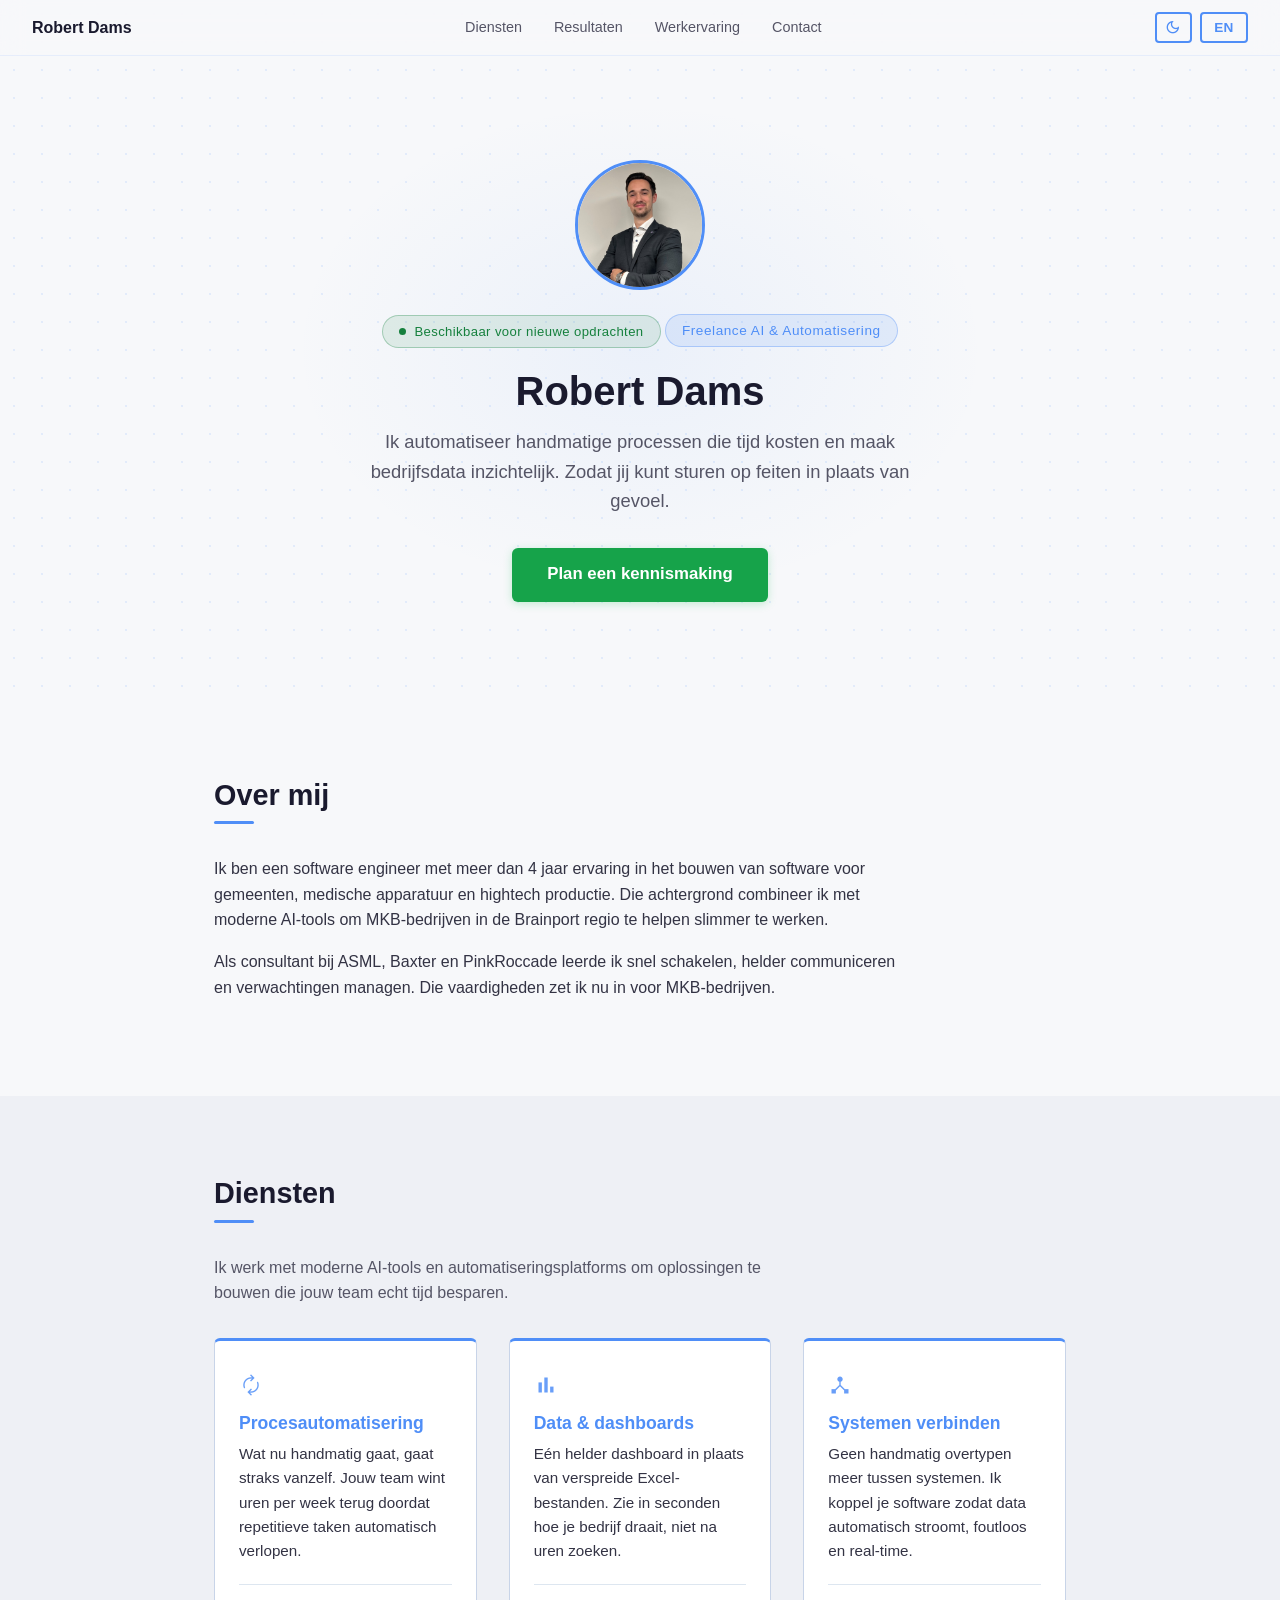
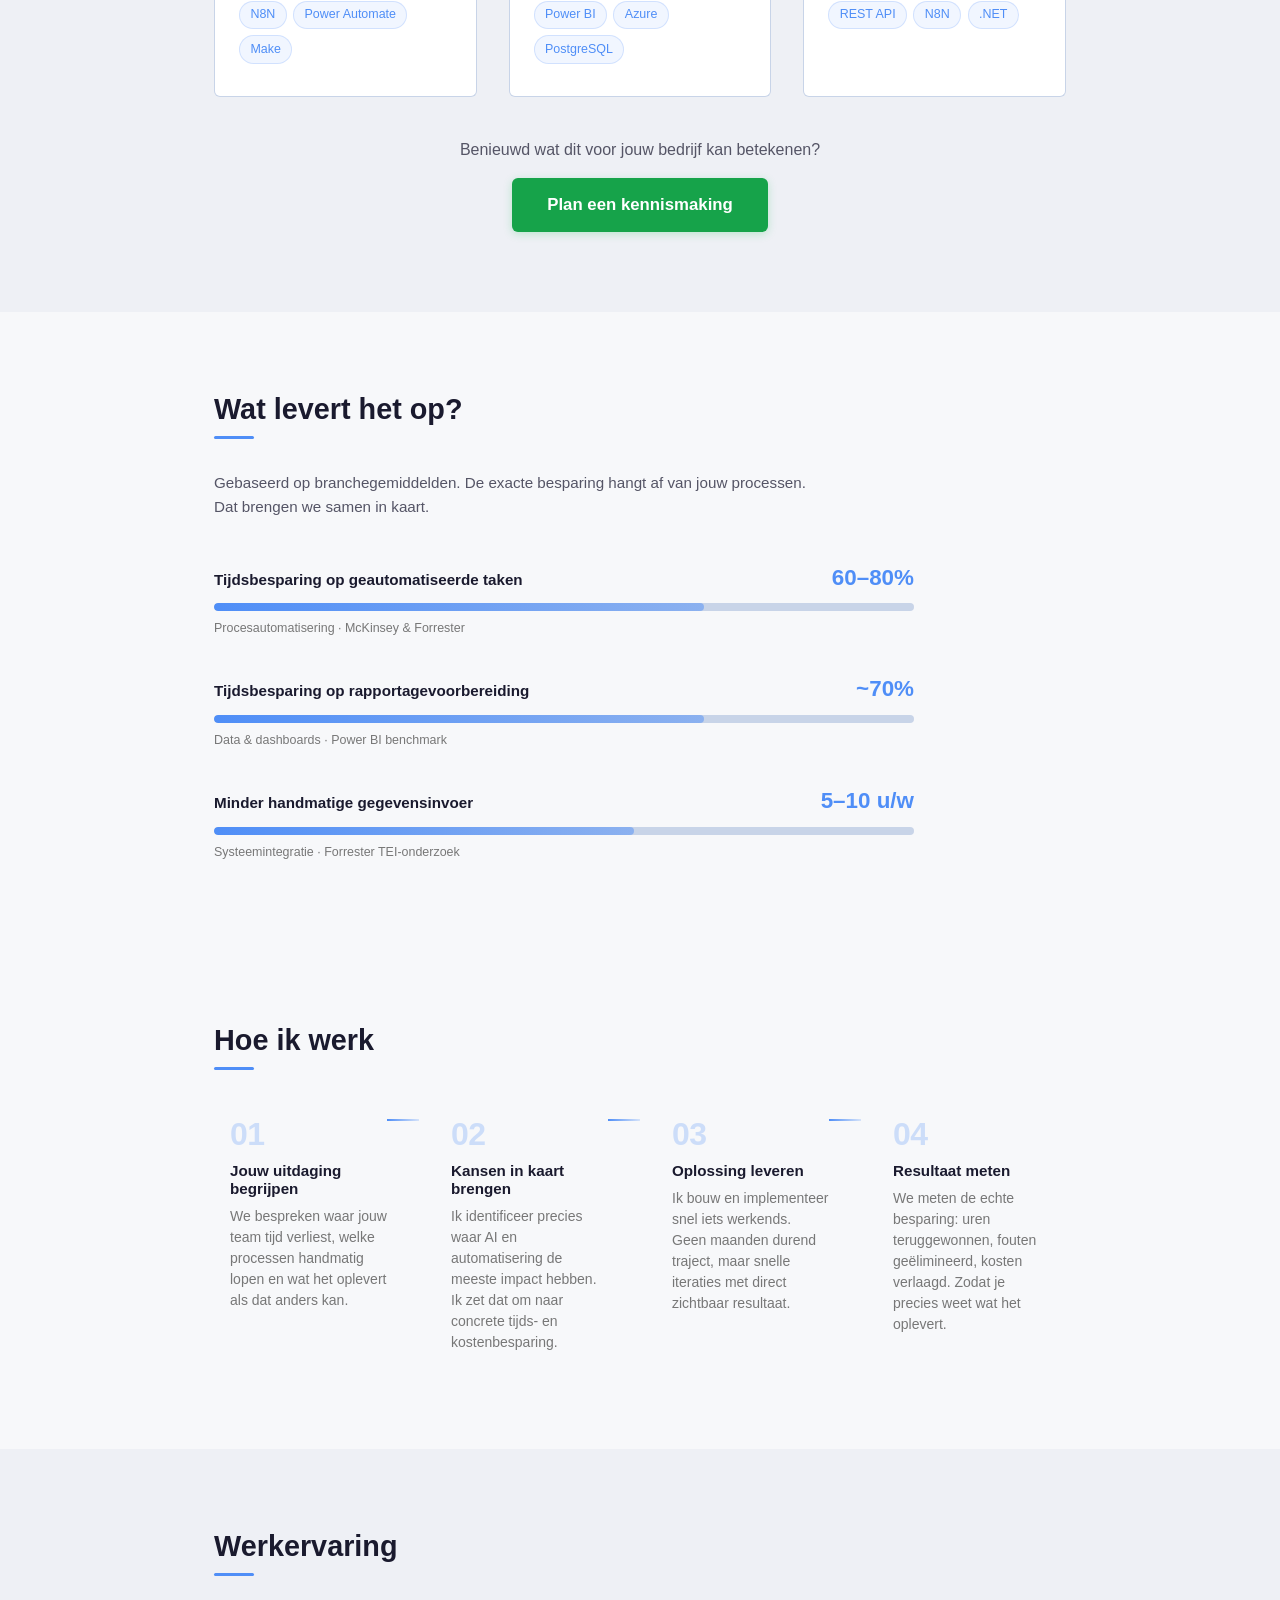
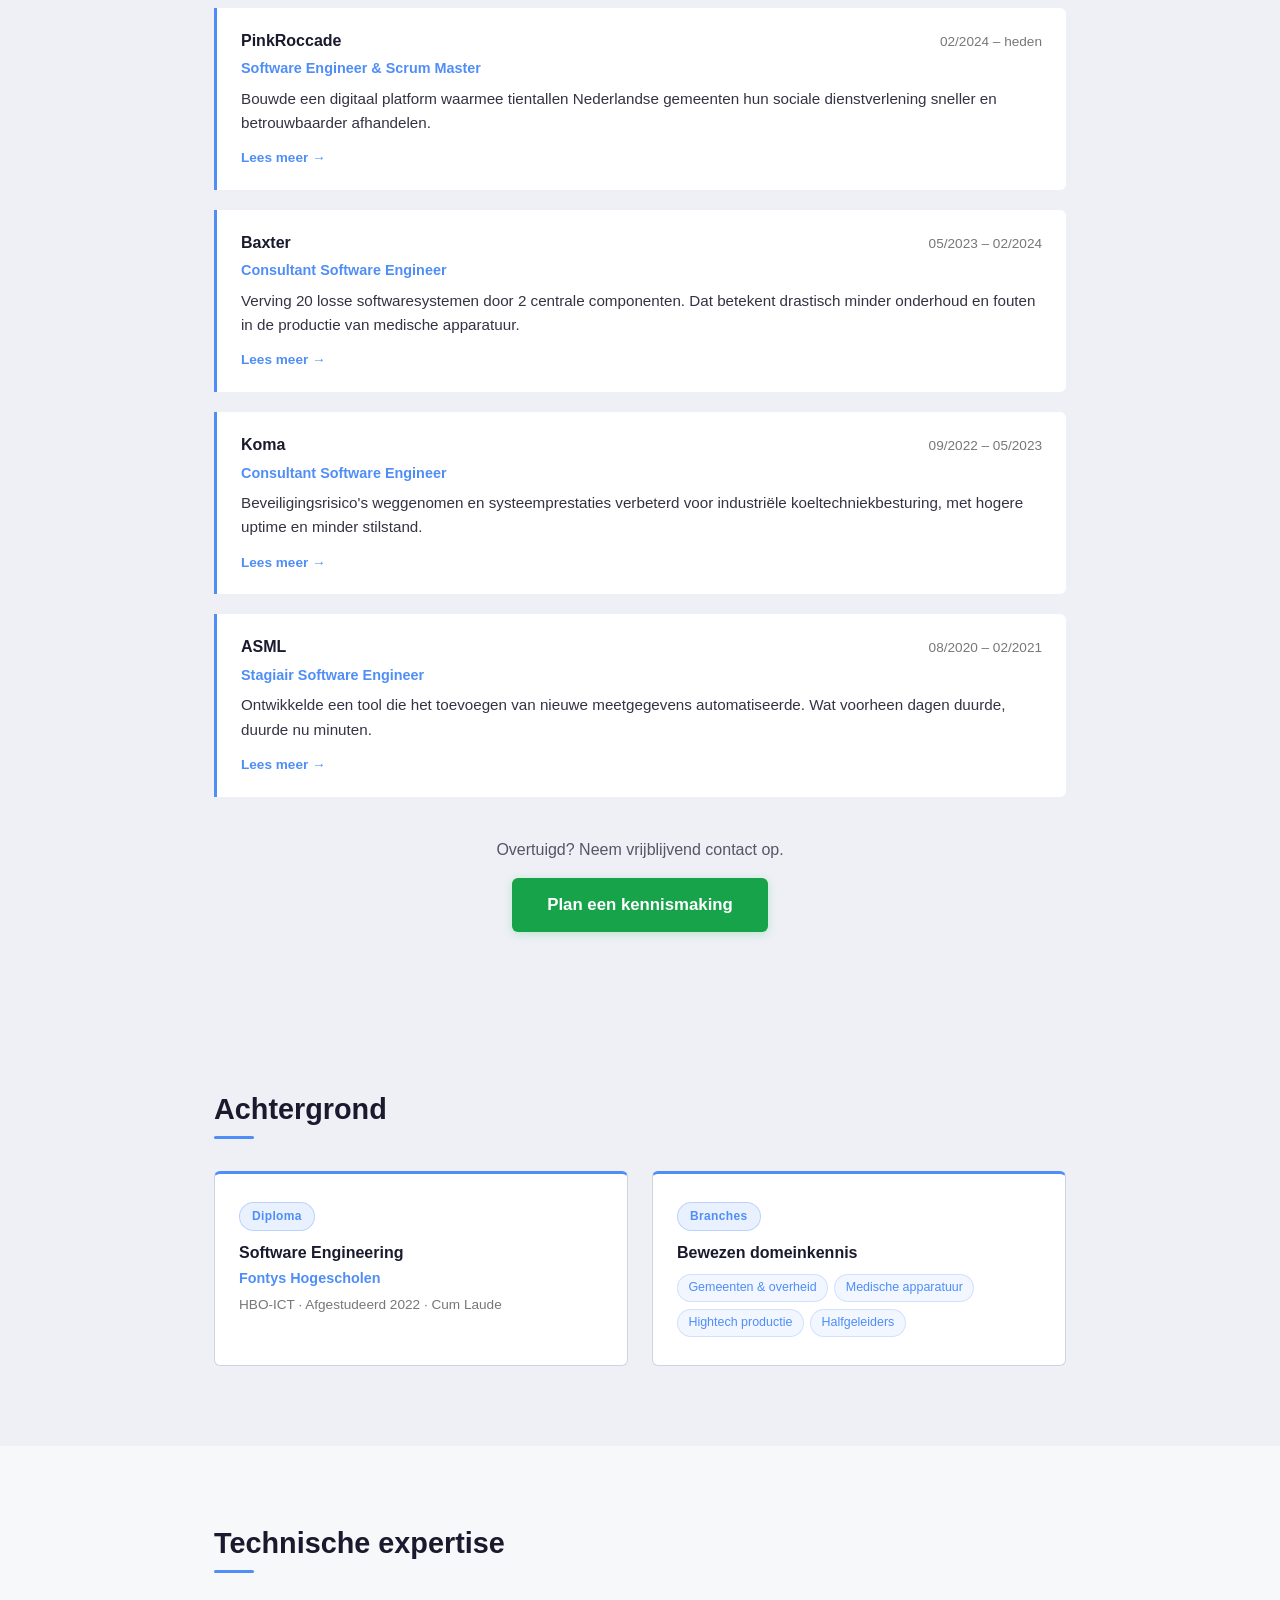
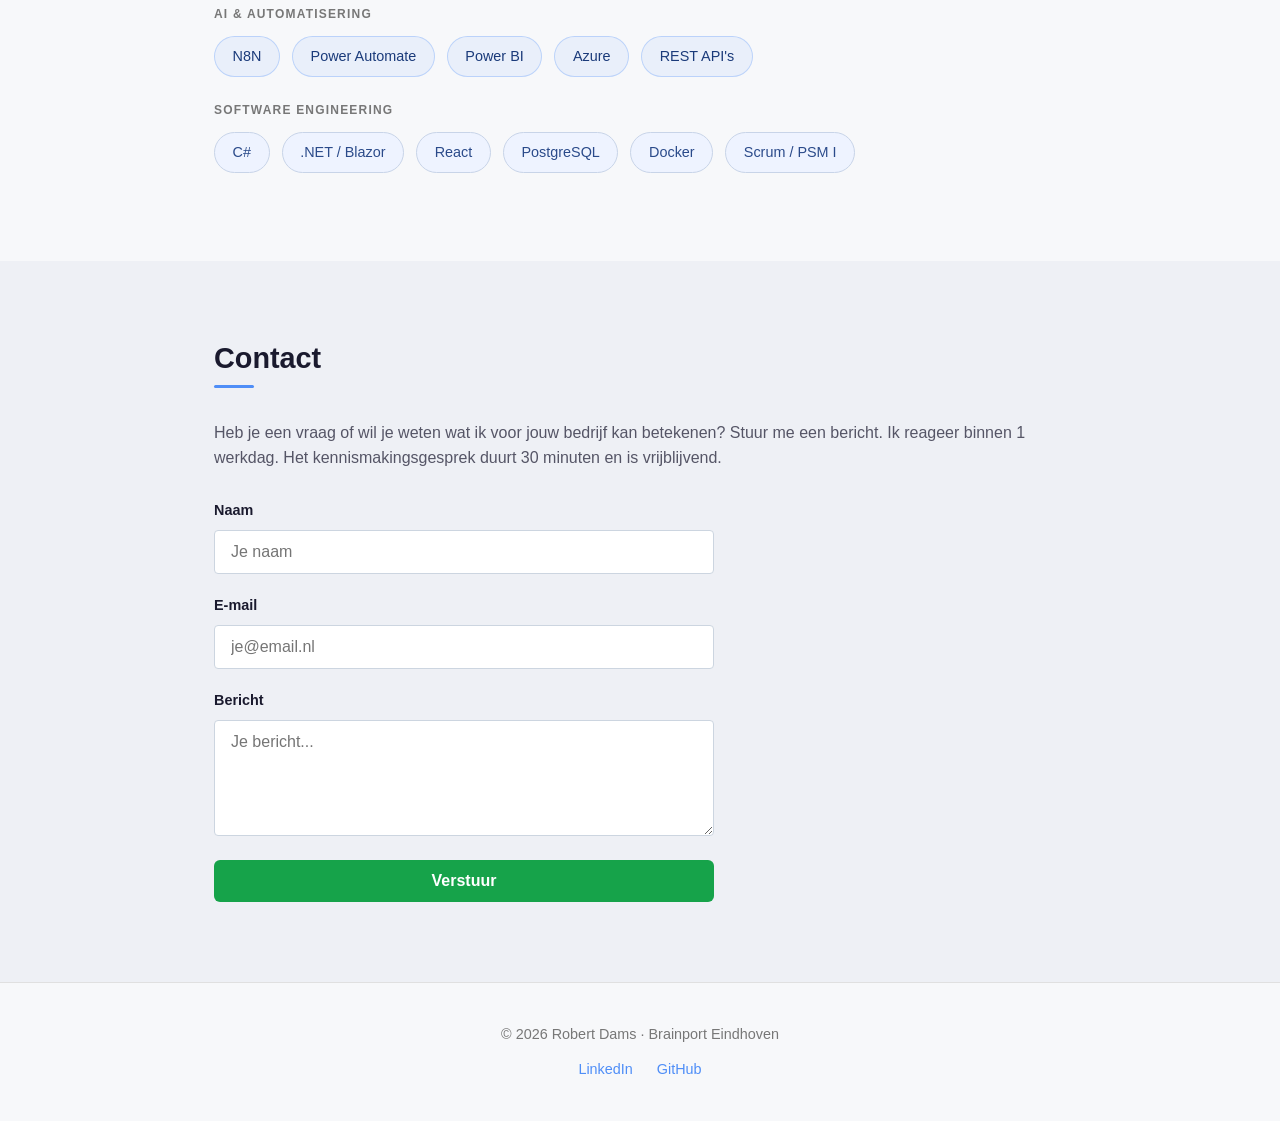
==== index.html @ 041d5a56 "Initial site content: freelance landing migrated from robertdams.com Brings index.html, assets, and " ====
<!DOCTYPE html>
<html lang="nl">
<head>
    <meta charset="UTF-8">
    <meta name="viewport" content="width=device-width, initial-scale=1.0">
    <title>Robert Dams — Freelance AI & Software Engineer</title>
    <meta name="description" content="Robert Dams, Freelance AI &amp; Software Engineer in de Brainport regio. Procesautomatisering, data &amp; dashboards, systemen koppelen met AI.">
    <link rel="stylesheet" href="assets/style.css">
    <link rel="stylesheet" href="https://fonts.googleapis.com/css2?family=Material+Symbols+Outlined:opsz,wght,FILL,GRAD@20..48,100..700,0..1,-50..200" />
    <link rel="icon" type="image/png" sizes="96x96" href="assets/favicon-96x96.png">
    <link rel="icon" type="image/svg+xml" href="assets/favicon.svg">
    <link rel="shortcut icon" href="assets/favicon.ico">
    <link rel="apple-touch-icon" sizes="180x180" href="assets/apple-touch-icon.png">
    <link rel="manifest" href="assets/site.webmanifest">
</head>
<body>

    <nav class="site-nav" id="siteNav">
        <a href="#home" class="nav-logo">Robert Dams</a>
        <div class="nav-links" id="navLinks">
            <a href="#services" data-nl="Diensten" data-en="Services"></a>
            <a href="#results" data-nl="Resultaten" data-en="Results"></a>
            <a href="#experience" data-nl="Werkervaring" data-en="Experience"></a>
            <a href="#contact" data-nl="Contact" data-en="Contact"></a>
        </div>
        <div class="nav-controls">
            <button class="theme-toggle" id="themeToggle" aria-label="Toggle theme">
                <span class="material-symbols-outlined">light_mode</span>
            </button>
            <button class="lang-toggle" id="langToggle" aria-label="Switch language">EN</button>
            <button class="nav-hamburger" id="navHamburger" aria-label="Menu">
                <span></span><span></span><span></span>
            </button>
        </div>
    </nav>

    <!-- ===== HERO ===== -->
    <header class="hero" id="home">
        <div class="hero-content">
            <img src="assets/photo.jpg" alt="Robert Dams" class="hero-photo">
            <p class="availability-badge">
                <span class="avail-dot"></span>
                <span data-nl="Beschikbaar voor nieuwe opdrachten" data-en="Available for new projects"></span>
            </p>
            <p class="hero-label"
               data-nl="Freelance AI &amp; Automatisering"
               data-en="Freelance AI &amp; Automation"></p>
            <h1>Robert Dams</h1>
            <p class="tagline"
               data-nl="Ik automatiseer handmatige processen die tijd kosten en maak bedrijfsdata inzichtelijk. Zodat jij kunt sturen op feiten in plaats van gevoel."
               data-en="I automate time-consuming manual processes and make your business data understandable. So you can lead on facts rather than gut feeling."></p>
            <a href="#contact" class="cta-button"
               data-nl="Plan een kennismaking"
               data-en="Book a call"></a>
        </div>
    </header>

    <!-- ===== ABOUT ===== -->
    <section class="about" id="about">
        <h2 class="reveal" data-nl="Over mij" data-en="About me"></h2>
        <p class="reveal" style="transition-delay: 0.1s"
           data-nl="Ik ben een software engineer met meer dan 4 jaar ervaring in het bouwen van software voor gemeenten, medische apparatuur en hightech productie. Die achtergrond combineer ik met moderne AI-tools om MKB-bedrijven in de Brainport regio te helpen slimmer te werken."
           data-en="I'm a software engineer with over 4 years of experience building software for municipalities, medical equipment, and high-tech production. I combine that background with modern AI tools to help SMEs in the Brainport region work smarter."></p>
        <p class="reveal" style="transition-delay: 0.2s"
           data-nl="Als consultant bij ASML, Baxter en PinkRoccade leerde ik snel schakelen, helder communiceren en verwachtingen managen. Die vaardigheden zet ik nu in voor MKB-bedrijven."
           data-en="As a consultant at ASML, Baxter, and PinkRoccade, I learned to adapt quickly, communicate clearly, and manage expectations. Those skills I now apply for SME businesses."></p>
    </section>

    <!-- ===== SERVICES ===== -->
    <section class="services bg-alt" id="services">
        <h2 class="reveal" data-nl="Diensten" data-en="Services"></h2>
        <p class="services-intro reveal" style="transition-delay: 0.1s"
           data-nl="Ik werk met moderne AI-tools en automatiseringsplatforms om oplossingen te bouwen die jouw team echt tijd besparen."
           data-en="I work with modern AI tools and automation platforms to build things that actually save your team time."></p>
        <div class="services-grid">
            <div class="service-card reveal" style="transition-delay: 0.15s">
                <span class="material-symbols-outlined service-icon">autorenew</span>
                <h3 data-nl="Procesautomatisering" data-en="Process automation"></h3>
                <p data-nl="Wat nu handmatig gaat, gaat straks vanzelf. Jouw team wint uren per week terug doordat repetitieve taken automatisch verlopen."
                   data-en="What you do by hand today runs by itself tomorrow. Your team wins back hours every week as repetitive tasks run automatically."></p>
                <div class="service-tools">
                    <span>N8N</span><span>Power Automate</span><span>Make</span>
                </div>
            </div>
            <div class="service-card reveal" style="transition-delay: 0.25s">
                <span class="material-symbols-outlined service-icon">bar_chart</span>
                <h3 data-nl="Data &amp; dashboards" data-en="Data &amp; dashboards"></h3>
                <p data-nl="Eén helder dashboard in plaats van verspreide Excel-bestanden. Zie in seconden hoe je bedrijf draait, niet na uren zoeken."
                   data-en="One clear dashboard instead of scattered Excel files. See how your business is performing in seconds, not after hours of searching."></p>
                <div class="service-tools">
                    <span>Power BI</span><span>Azure</span><span>PostgreSQL</span>
                </div>
            </div>
            <div class="service-card reveal" style="transition-delay: 0.35s">
                <span class="material-symbols-outlined service-icon">device_hub</span>
                <h3 data-nl="Systemen verbinden" data-en="Connecting systems"></h3>
                <p data-nl="Geen handmatig overtypen meer tussen systemen. Ik koppel je software zodat data automatisch stroomt, foutloos en real-time."
                   data-en="No more manual re-typing between systems. I connect your software so data flows automatically, error-free and in real-time."></p>
                <div class="service-tools">
                    <span>REST API</span><span>N8N</span><span>.NET</span>
                </div>
            </div>
        </div>
        <div class="section-cta reveal" style="transition-delay: 0.4s">
            <p data-nl="Benieuwd wat dit voor jouw bedrijf kan betekenen?" data-en="Curious what this could mean for your business?"></p>
            <a href="#contact" class="cta-button" data-nl="Plan een kennismaking" data-en="Book a call"></a>
        </div>
    </section>

    <!-- ===== RESULTS ===== -->
    <section class="results" id="results">
        <h2 class="reveal" data-nl="Wat levert het op?" data-en="What does it deliver?"></h2>
        <p class="results-intro reveal" style="transition-delay: 0.1s"
           data-nl="Gebaseerd op branchegemiddelden. De exacte besparing hangt af van jouw processen. Dat brengen we samen in kaart."
           data-en="Based on industry averages. The exact savings depend on your processes. We map those out together."></p>
        <div class="results-grid reveal" style="transition-delay: 0.2s">
            <div class="result-item">
                <div class="result-label-row">
                    <span class="result-label" data-nl="Tijdsbesparing op geautomatiseerde taken" data-en="Time saved on automated tasks"></span>
                    <span class="result-value">60–80%</span>
                </div>
                <div class="result-bar-track">
                    <div class="result-bar" style="--target-pct: 70%"></div>
                </div>
                <p class="result-source" data-nl="Procesautomatisering · McKinsey &amp; Forrester" data-en="Process automation · McKinsey &amp; Forrester"></p>
            </div>
            <div class="result-item">
                <div class="result-label-row">
                    <span class="result-label" data-nl="Tijdsbesparing op rapportage­voorbereiding" data-en="Time saved on report preparation"></span>
                    <span class="result-value">~70%</span>
                </div>
                <div class="result-bar-track">
                    <div class="result-bar" style="--target-pct: 70%"></div>
                </div>
                <p class="result-source" data-nl="Data &amp; dashboards · Power BI benchmark" data-en="Data &amp; dashboards · Power BI benchmark"></p>
            </div>
            <div class="result-item">
                <div class="result-label-row">
                    <span class="result-label" data-nl="Minder handmatige gegevensinvoer" data-en="Reduction in manual data entry"></span>
                    <span class="result-value" data-nl="5–10 u/w" data-en="5–10 h/w"></span>
                </div>
                <div class="result-bar-track">
                    <div class="result-bar" style="--target-pct: 60%"></div>
                </div>
                <p class="result-source" data-nl="Systeem­integratie · Forrester TEI-onderzoek" data-en="System integration · Forrester TEI research"></p>
            </div>
        </div>
    </section>

    <!-- ===== HOW I WORK ===== -->
    <section class="how-i-work" id="how-i-work">
        <h2 class="reveal" data-nl="Hoe ik werk" data-en="How I work"></h2>
        <div class="process-steps">
            <div class="process-step reveal" style="transition-delay: 0.05s">
                <div class="step-number">01</div>
                <h3 data-nl="Jouw uitdaging begrijpen" data-en="Understanding your challenge"></h3>
                <p data-nl="We bespreken waar jouw team tijd verliest, welke processen handmatig lopen en wat het oplevert als dat anders kan."
                   data-en="We discuss where your team is losing time, which processes run manually, and what the gain would be if that could change."></p>
            </div>
            <div class="process-step reveal" style="transition-delay: 0.15s">
                <div class="step-number">02</div>
                <h3 data-nl="Kansen in kaart brengen" data-en="Mapping the opportunities"></h3>
                <p data-nl="Ik identificeer precies waar AI en automatisering de meeste impact hebben. Ik zet dat om naar concrete tijds- en kostenbesparing."
                   data-en="I identify exactly where AI and automation have the most impact. I translate that into concrete time and cost savings."></p>
            </div>
            <div class="process-step reveal" style="transition-delay: 0.25s">
                <div class="step-number">03</div>
                <h3 data-nl="Oplossing leveren" data-en="Delivering the solution"></h3>
                <p data-nl="Ik bouw en implementeer snel iets werkends. Geen maanden durend traject, maar snelle iteraties met direct zichtbaar resultaat."
                   data-en="I build and implement something working, fast. No months-long project, but rapid iterations with directly visible results."></p>
            </div>
            <div class="process-step reveal" style="transition-delay: 0.35s">
                <div class="step-number">04</div>
                <h3 data-nl="Resultaat meten" data-en="Measuring the impact"></h3>
                <p data-nl="We meten de echte besparing: uren teruggewonnen, fouten geëlimineerd, kosten verlaagd. Zodat je precies weet wat het oplevert."
                   data-en="We measure the actual savings: hours recovered, errors eliminated, costs reduced. So you know exactly what it delivers."></p>
            </div>
        </div>
    </section>

    <!-- ===== EXPERIENCE ===== -->
    <section class="experience bg-alt" id="experience">
        <h2 class="reveal" data-nl="Werkervaring" data-en="Experience"></h2>
        <div class="exp-list">
            <div class="exp-card reveal from-left" style="transition-delay: 0s">
                <div class="exp-meta">
                    <span class="exp-company">PinkRoccade</span>
                    <span class="exp-period" data-nl="02/2024 – heden" data-en="02/2024 – present"></span>
                </div>
                <p class="exp-role"
                   data-nl="Software Engineer &amp; Scrum Master"
                   data-en="Software Engineer &amp; Scrum Master"></p>
                <p class="exp-desc"
                   data-nl="Bouwde een digitaal platform waarmee tientallen Nederlandse gemeenten hun sociale dienstverlening sneller en betrouwbaarder afhandelen."
                   data-en="Built a digital platform that helps dozens of Dutch municipalities process social services faster and more reliably."></p>
                <a class="exp-link" href="experience/pinkroccade.html" data-nl="Lees meer →" data-en="Read more →"></a>
            </div>
            <div class="exp-card reveal from-left" style="transition-delay: 0.1s">
                <div class="exp-meta">
                    <span class="exp-company">Baxter</span>
                    <span class="exp-period">05/2023 – 02/2024</span>
                </div>
                <p class="exp-role"
                   data-nl="Consultant Software Engineer"
                   data-en="Consultant Software Engineer"></p>
                <p class="exp-desc"
                   data-nl="Verving 20 losse softwaresystemen door 2 centrale componenten. Dat betekent drastisch minder onderhoud en fouten in de productie van medische apparatuur."
                   data-en="Replaced 20 separate software systems with 2 central components. That means drastically less maintenance and fewer errors in medical equipment production."></p>
                <a class="exp-link" href="experience/baxter.html" data-nl="Lees meer →" data-en="Read more →"></a>
            </div>
            <div class="exp-card reveal from-left" style="transition-delay: 0.2s">
                <div class="exp-meta">
                    <span class="exp-company">Koma</span>
                    <span class="exp-period">09/2022 – 05/2023</span>
                </div>
                <p class="exp-role"
                   data-nl="Consultant Software Engineer"
                   data-en="Consultant Software Engineer"></p>
                <p class="exp-desc"
                   data-nl="Beveiligingsrisico's weggenomen en systeemprestaties verbeterd voor industriële koeltechniekbesturing, met hogere uptime en minder stilstand."
                   data-en="Eliminated security risks and improved system performance for industrial refrigeration control, with higher uptime and less downtime."></p>
                <a class="exp-link" href="experience/koma.html" data-nl="Lees meer →" data-en="Read more →"></a>
            </div>
            <div class="exp-card reveal from-left" style="transition-delay: 0.3s">
                <div class="exp-meta">
                    <span class="exp-company">ASML</span>
                    <span class="exp-period">08/2020 – 02/2021</span>
                </div>
                <p class="exp-role"
                   data-nl="Stagiair Software Engineer"
                   data-en="Intern Software Engineer"></p>
                <p class="exp-desc"
                   data-nl="Ontwikkelde een tool die het toevoegen van nieuwe meetgegevens automatiseerde. Wat voorheen dagen duurde, duurde nu minuten."
                   data-en="Developed a tool that automated adding new measurement data. What previously took days now took minutes."></p>
                <a class="exp-link" href="experience/asml.html" data-nl="Lees meer →" data-en="Read more →"></a>
            </div>
        </div>
        <div class="section-cta reveal" style="transition-delay: 0.4s">
            <p data-nl="Overtuigd? Neem vrijblijvend contact op." data-en="Convinced? Get in touch, no strings attached."></p>
            <a href="#contact" class="cta-button" data-nl="Plan een kennismaking" data-en="Book a call"></a>
        </div>
    </section>

    <!-- ===== BACKGROUND ===== -->
    <section class="credentials bg-alt" id="credentials">
        <h2 class="reveal" data-nl="Achtergrond" data-en="Background"></h2>
        <div class="credentials-grid credentials-grid--2col">
            <div class="cred-card reveal" style="transition-delay: 0.1s">
                <span class="cred-type" data-nl="Diploma" data-en="Degree"></span>
                <h3 class="cred-title">Software Engineering</h3>
                <p class="cred-institution">Fontys Hogescholen</p>
                <p class="cred-detail"
                   data-nl="HBO-ICT · Afgestudeerd 2022 · Cum Laude"
                   data-en="Bachelor's · Graduated 2022 · Cum Laude"></p>
            </div>
            <div class="cred-card reveal" style="transition-delay: 0.2s">
                <span class="cred-type" data-nl="Branches" data-en="Sectors"></span>
                <h3 class="cred-title" data-nl="Bewezen domeinkennis" data-en="Proven domain expertise"></h3>
                <div class="cred-chips">
                    <span data-nl="Gemeenten &amp; overheid" data-en="Municipalities &amp; government"></span>
                    <span data-nl="Medische apparatuur" data-en="Medical equipment"></span>
                    <span data-nl="Hightech productie" data-en="High-tech production"></span>
                    <span data-nl="Halfgeleiders" data-en="Semiconductors"></span>
                </div>
            </div>
        </div>
    </section>

    <!-- ===== SKILLS ===== -->
    <section class="skills" id="skills">
        <h2 class="reveal" data-nl="Technische expertise" data-en="Technical expertise"></h2>
        <p class="skills-group-label reveal" style="transition-delay: 0.05s"
           data-nl="AI &amp; Automatisering" data-en="AI &amp; Automation"></p>
        <div class="skills-grid reveal" style="transition-delay: 0.1s">
            <span class="skill-chip skill-chip--ai">N8N</span>
            <span class="skill-chip skill-chip--ai">Power Automate</span>
            <span class="skill-chip skill-chip--ai">Power BI</span>
            <span class="skill-chip skill-chip--ai">Azure</span>
            <span class="skill-chip skill-chip--ai">REST API's</span>
        </div>
        <p class="skills-group-label reveal" style="transition-delay: 0.2s"
           data-nl="Software Engineering" data-en="Software Engineering"></p>
        <div class="skills-grid reveal" style="transition-delay: 0.25s">
            <span class="skill-chip">C#</span>
            <span class="skill-chip">.NET / Blazor</span>
            <span class="skill-chip">React</span>
            <span class="skill-chip">PostgreSQL</span>
            <span class="skill-chip">Docker</span>
            <span class="skill-chip">Scrum / PSM I</span>
        </div>
    </section>

    <!-- ===== CONTACT ===== -->
    <section class="contact bg-alt" id="contact">
        <h2 class="reveal" data-nl="Contact" data-en="Contact"></h2>
        <p class="contact-subtext reveal" style="transition-delay: 0.1s"
           data-nl="Heb je een vraag of wil je weten wat ik voor jouw bedrijf kan betekenen? Stuur me een bericht. Ik reageer binnen 1 werkdag. Het kennismakingsgesprek duurt 30 minuten en is vrijblijvend."
           data-en="Have a question or want to know what I can do for your business? Send me a message. I respond within 1 business day. The discovery call takes 30 minutes and is free of charge."></p>
        <form id="contactForm" class="reveal" style="transition-delay: 0.15s"
              action="https://formspree.io/f/xojkpdlp" method="POST">
            <input type="hidden" name="_subject" value="New message from damsdevelopment.nl">
            <label for="name" data-nl="Naam" data-en="Name"></label>
            <input type="text" id="name" name="name" required
                   data-nl-placeholder="Je naam"
                   data-en-placeholder="Your name">
            <label for="email" data-nl="E-mail" data-en="Email"></label>
            <input type="email" id="email" name="email" required
                   data-nl-placeholder="je@email.nl"
                   data-en-placeholder="your@email.com">
            <label for="message" data-nl="Bericht" data-en="Message"></label>
            <textarea id="message" name="message" rows="5" required
                      data-nl-placeholder="Je bericht..."
                      data-en-placeholder="Your message..."></textarea>
            <button type="submit" data-nl="Verstuur" data-en="Send"></button>
        </form>
        <p class="form-thanks" id="formThanks" hidden
           data-nl="Bedankt voor je bericht! Ik neem zo snel mogelijk contact met je op."
           data-en="Thank you for your message! I will get back to you as soon as possible."></p>
    </section>

    <!-- ===== FOOTER ===== -->
    <footer class="footer">
        <p>&copy; 2026 Robert Dams &middot; Brainport Eindhoven</p>
        <div class="footer-links">
            <a href="https://www.linkedin.com/in/robert-dams/" target="_blank" rel="noopener">LinkedIn</a>
            <a href="https://github.com/Robert8034" target="_blank" rel="noopener">GitHub</a>
        </div>
    </footer>

    <script src="assets/script.js"></script>
</body>
</html>
---- assets/style.css ----
/* ============================================
   0. THEME CUSTOM PROPERTIES
   ============================================ */
:root {
    --bg:             #0d1520;
    --bg-alt:         #111827;
    --bg-card:        #141e2e;
    --bg-skill:       #1a2235;
    --bg-input:       #1a2235;
    --text:           #f0f0f0;
    --text-sub:       #c8d0e0;
    --text-muted:     #b0b0b0;
    --text-dim:       #888;
    --text-skill:     #c8d8f0;
    --text-skill-ai:  #a8c4f5;
    --accent:         #4f8ef7;
    --accent-rgb:     79, 142, 247;
    --border:         #2a3550;
    --border-card:    #1e2635;
    --border-input:   #333;
    --border-footer:  #222;
    --green:          #4ade80;
    --green-rgb:      74, 222, 128;
    --green-dark-rgb: 34, 197, 94;
    --cta:            #22c55e;
    --cta-hover:      #16a34a;
    --cta-text:       #fff;
    --bg-card-hover:  #1b2640;
}

[data-theme="light"] {
    --bg:             #f7f8fa;
    --bg-alt:         #eef0f5;
    --bg-card:        #ffffff;
    --bg-skill:       #eef3ff;
    --bg-input:       #ffffff;
    --text:           #1a1a2e;
    --text-sub:       #333344;
    --text-muted:     #555566;
    --text-dim:       #777;
    --text-skill:     #2a4a8a;
    --text-skill-ai:  #1a3a7a;
    --accent:         #4f8ef7;
    --accent-rgb:     79, 142, 247;
    --border:         #c8d4e8;
    --border-card:    #dde6f0;
    --border-input:   #ccd5e0;
    --border-footer:  #e0e0e0;
    --green:          #15803d;
    --green-rgb:      21, 128, 61;
    --green-dark-rgb: 21, 128, 61;
    --cta:            #16a34a;
    --cta-hover:      #15803d;
    --cta-text:       #fff;
    --bg-card-hover:  #f0f5ff;
}

/* ============================================
   1. RESET & BASE
   ============================================ */
*,
*::before,
*::after {
    margin: 0;
    padding: 0;
    box-sizing: border-box;
}

html {
    scroll-behavior: smooth;
    font-size: 16px;
}

body {
    font-family: -apple-system, BlinkMacSystemFont, 'Segoe UI', sans-serif;
    background-color: var(--bg);
    color: var(--text);
    line-height: 1.6;
    transition: background-color 0.25s, color 0.25s;
}

/* ============================================
   2. TYPOGRAPHY
   ============================================ */
h1, h2, h3 {
    line-height: 1.2;
    font-weight: 700;
}

h1 { font-size: 2.5rem; }
h2 { font-size: 1.8rem; }
h3 { font-size: 1.1rem; margin-bottom: 0.5rem; }

a {
    color: var(--accent);
    text-decoration: none;
}

a:hover {
    text-decoration: underline;
}

/* ============================================
   3. LAYOUT
   ============================================ */
section {
    max-width: 900px;
    margin: 0 auto;
    padding: 5rem 1.5rem;
}

/* Full-width alternate background strip */
.bg-alt {
    background-color: var(--bg-alt);
    max-width: 100%;
    margin: 0;
    padding: 5rem calc(50vw - 450px + 1.5rem);
}

/* ============================================
   4. SECTION HEADINGS
   ============================================ */
section h2 {
    position: relative;
    padding-bottom: 0.75rem;
    margin-bottom: 2rem;
}

section h2::after {
    content: '';
    position: absolute;
    left: 0;
    bottom: 0;
    width: 2.5rem;
    height: 3px;
    background-color: var(--accent);
    border-radius: 2px;
}

/* ============================================
   5. FOCUS STYLES (ACCESSIBILITY)
   ============================================ */
:focus-visible {
    outline: 2px solid var(--accent);
    outline-offset: 2px;
}

#contactForm input:focus-visible,
#contactForm textarea:focus-visible {
    outline: none;
    border-color: var(--accent);
    box-shadow: 0 0 0 3px rgba(var(--accent-rgb), 0.2);
}

/* ============================================
   5b. SCROLL ANIMATIONS
   ============================================ */
.reveal {
    opacity: 0;
    transform: translateY(24px);
    transition: opacity 0.55s ease, transform 0.55s ease;
}

.reveal.from-left {
    transform: translateX(-32px);
}

.reveal.visible {
    opacity: 1;
    transform: translate(0, 0);
}

/* ============================================
   6. NAVIGATION
   ============================================ */
.site-nav {
    position: fixed;
    top: 0;
    left: 0;
    right: 0;
    display: flex;
    align-items: center;
    justify-content: space-between;
    padding: 0.75rem 2rem;
    background-color: rgba(13, 21, 32, 0.88);
    backdrop-filter: blur(12px);
    -webkit-backdrop-filter: blur(12px);
    border-bottom: 1px solid rgba(var(--accent-rgb), 0.1);
    z-index: 100;
}

[data-theme="light"] .site-nav {
    background-color: rgba(247, 248, 250, 0.88);
}

.nav-logo {
    font-weight: 700;
    font-size: 1rem;
    color: var(--text);
    text-decoration: none;
}

.nav-logo:hover {
    text-decoration: none;
    color: var(--accent);
}

.nav-links {
    display: flex;
    gap: 2rem;
}

.nav-links a {
    font-size: 0.9rem;
    color: var(--text-muted);
    text-decoration: none;
    transition: color 0.2s;
}

.nav-links a:hover {
    color: var(--accent);
    text-decoration: none;
}

.nav-controls {
    display: flex;
    align-items: center;
    gap: 0.5rem;
}

.lang-toggle,
.theme-toggle {
    background: transparent;
    border: 2px solid var(--accent);
    color: var(--accent);
    padding: 0.4rem 0.8rem;
    font-size: 0.85rem;
    font-weight: 700;
    cursor: pointer;
    border-radius: 4px;
    transition: background-color 0.2s, color 0.2s;
    line-height: 1;
}

.lang-toggle:hover,
.theme-toggle:hover {
    background-color: var(--accent);
    color: var(--bg);
}

.theme-toggle {
    padding: 0.3rem 0.45rem;
    display: flex;
    align-items: center;
    justify-content: center;
}

.theme-toggle .material-symbols-outlined {
    font-size: 1.1rem;
}

.nav-hamburger {
    display: none;
    flex-direction: column;
    justify-content: center;
    gap: 4px;
    background: none;
    border: none;
    cursor: pointer;
    padding: 0.4rem;
}

.nav-hamburger span {
    display: block;
    width: 20px;
    height: 2px;
    background-color: var(--text);
    border-radius: 1px;
    transition: transform 0.25s, opacity 0.25s;
}

.nav-hamburger.active span:nth-child(1) {
    transform: rotate(45deg) translate(4px, 4px);
}

.nav-hamburger.active span:nth-child(2) {
    opacity: 0;
}

.nav-hamburger.active span:nth-child(3) {
    transform: rotate(-45deg) translate(4px, -4px);
}

/* ============================================
   7. HERO
   ============================================ */
.hero {
    position: relative;
    max-width: 100%;
    margin: 0;
    padding: 10rem 1.5rem 6rem;
    text-align: center;
    background-color: var(--bg);
    background-image: radial-gradient(circle, rgba(var(--accent-rgb), 0.12) 1px, transparent 1px);
    background-size: 28px 28px;
    overflow: hidden;
}

.hero::before {
    content: '';
    position: absolute;
    top: 50%;
    left: 50%;
    transform: translate(-50%, -50%);
    width: 700px;
    height: 500px;
    background: radial-gradient(ellipse, rgba(var(--accent-rgb), 0.07) 0%, transparent 70%);
    pointer-events: none;
    z-index: 0;
}

.hero-content {
    position: relative;
    z-index: 1;
    max-width: 700px;
    margin: 0 auto;
    text-align: center;
    animation: heroFadeIn 0.7s ease forwards;
}

@keyframes heroFadeIn {
    from { opacity: 0; transform: translateY(16px); }
    to   { opacity: 1; transform: translateY(0); }
}

.hero-photo {
    display: block;
    width: 130px;
    height: 130px;
    border-radius: 50%;
    object-fit: cover;
    margin: 0 auto 1.5rem;
    border: 3px solid var(--accent);
}

/* photoGlow removed; single pulsing element (avail-dot) is enough */

.availability-badge {
    display: inline-flex;
    align-items: center;
    gap: 0.5rem;
    padding: 0.3rem 1rem;
    background-color: rgba(var(--green-dark-rgb), 0.1);
    border: 1px solid rgba(var(--green-dark-rgb), 0.3);
    border-radius: 100px;
    font-size: 0.82rem;
    color: var(--green);
    letter-spacing: 0.03em;
    margin-bottom: 0.75rem;
}

.avail-dot {
    display: inline-block;
    width: 7px;
    height: 7px;
    background-color: var(--green);
    border-radius: 50%;
    animation: availPulse 2s ease-in-out infinite;
    flex-shrink: 0;
}

@keyframes availPulse {
    0%, 100% { opacity: 1; box-shadow: 0 0 0 0 rgba(var(--green-rgb), 0.4); }
    50%       { opacity: 0.75; box-shadow: 0 0 0 4px rgba(var(--green-rgb), 0); }
}

.hero-label {
    display: inline-block;
    padding: 0.3rem 1rem;
    background-color: rgba(var(--accent-rgb), 0.12);
    border: 1px solid rgba(var(--accent-rgb), 0.35);
    border-radius: 100px;
    font-size: 0.85rem;
    color: var(--accent);
    letter-spacing: 0.04em;
    margin-bottom: 1.25rem;
}

.tagline {
    font-size: 1.15rem;
    color: var(--text-muted);
    max-width: 600px;
    margin: 0.75rem auto 2rem;
}

.cta-button {
    display: inline-block;
    padding: 0.85rem 2.2rem;
    background-color: var(--cta);
    color: var(--cta-text);
    font-weight: 700;
    font-size: 1.05rem;
    border-radius: 6px;
    text-decoration: none;
    transition: background-color 0.2s;
    box-shadow: 0 2px 8px rgba(34, 197, 94, 0.25);
}

.cta-button:hover {
    background-color: var(--cta-hover);
    text-decoration: none;
}

/* ============================================
   8. ABOUT
   ============================================ */
.about p {
    max-width: 700px;
    color: var(--text-sub);
    margin-bottom: 1rem;
}

.about-anchor {
    display: inline-block;
    margin-top: 0.5rem;
    font-size: 0.9rem;
    color: var(--text-dim);
}

/* ============================================
   9. SKILLS
   ============================================ */
.skills-group-label {
    font-size: 0.75rem;
    font-weight: 700;
    text-transform: uppercase;
    letter-spacing: 0.1em;
    color: var(--text-dim);
    margin-bottom: 0.75rem;
    margin-top: 1.5rem;
}

.skills-group-label:first-of-type {
    margin-top: 0;
}

.skills-grid {
    display: flex;
    flex-wrap: wrap;
    gap: 0.75rem;
    margin-bottom: 0.5rem;
}

.skill-chip {
    padding: 0.5rem 1.1rem;
    background-color: var(--bg-skill);
    border: 1px solid var(--border);
    border-radius: 100px;
    font-size: 0.9rem;
    color: var(--text-skill);
}

.skill-chip--ai {
    background-color: rgba(var(--accent-rgb), 0.08);
    border-color: rgba(var(--accent-rgb), 0.3);
    color: var(--text-skill-ai);
}

/* ============================================
   10. SERVICES
   ============================================ */
.services-intro {
    color: var(--text-muted);
    margin-bottom: 2rem;
    max-width: 600px;
}

.services-grid {
    display: grid;
    grid-template-columns: repeat(3, 1fr);
    gap: 2rem;
}

.service-card {
    border: 1px solid var(--border);
    border-top: 3px solid var(--accent);
    border-radius: 6px;
    padding: 2rem 1.5rem;
    background-color: var(--bg-card);
    transition: transform 0.2s, background-color 0.2s, box-shadow 0.2s;
}

.service-card:hover {
    transform: translateY(-6px);
    background-color: var(--bg-card-hover);
    box-shadow: 0 12px 28px rgba(var(--accent-rgb), 0.12);
}

.service-icon {
    font-size: 1.8rem;
    margin-bottom: 1rem;
    color: var(--accent);
    opacity: 0.85;
    display: block;
}

.service-icon.material-symbols-outlined {
    font-variation-settings: 'FILL' 0, 'wght' 300, 'GRAD' 0, 'opsz' 32;
}

.service-card h3 {
    color: var(--accent);
}

.service-card p {
    color: var(--text-sub);
    font-size: 0.95rem;
}

.service-stat {
    margin-top: 0.75rem;
    font-size: 0.85rem;
    color: var(--text-dim);
    font-style: italic;
}

.service-tools {
    display: flex;
    flex-wrap: wrap;
    gap: 0.4rem;
    margin-top: 1.25rem;
    padding-top: 1rem;
    border-top: 1px solid var(--border-card);
}

.service-tools span {
    padding: 0.2rem 0.65rem;
    background-color: rgba(var(--accent-rgb), 0.08);
    border: 1px solid rgba(var(--accent-rgb), 0.2);
    border-radius: 100px;
    font-size: 0.78rem;
    color: var(--accent);
}

/* ============================================
   10b. SECTION CTA (inline, within a section)
   ============================================ */
.section-cta {
    margin-top: 2.5rem;
    text-align: center;
}

.section-cta p {
    font-size: 1rem;
    color: var(--text-muted);
    margin-bottom: 1rem;
}

/* ============================================
   10c. RESULTS
   ============================================ */
.results-intro {
    color: var(--text-muted);
    margin-bottom: 2.5rem;
    max-width: 600px;
    font-size: 0.95rem;
}

.results-grid {
    display: flex;
    flex-direction: column;
    gap: 2rem;
    max-width: 700px;
}

.result-item {
    display: flex;
    flex-direction: column;
    gap: 0.5rem;
}

.result-label-row {
    display: flex;
    justify-content: space-between;
    align-items: baseline;
    gap: 1rem;
}

.result-label {
    font-size: 0.95rem;
    font-weight: 600;
    color: var(--text);
}

.result-value {
    font-size: 1.4rem;
    font-weight: 800;
    color: var(--accent);
    white-space: nowrap;
}

.result-bar-track {
    height: 8px;
    background: var(--border);
    border-radius: 4px;
    overflow: hidden;
}

.result-bar {
    height: 100%;
    background: linear-gradient(to right, var(--accent), rgba(var(--accent-rgb), 0.5));
    border-radius: 4px;
    width: 0;
    transition: width 1.3s cubic-bezier(0.4, 0, 0.2, 1);
}

.result-bar.animated {
    width: var(--target-pct);
}

.result-source {
    font-size: 0.78rem;
    color: var(--text-dim);
}


/* ============================================
   11. HOW I WORK
   ============================================ */
.process-steps {
    display: grid;
    grid-template-columns: repeat(4, 1fr);
    gap: 2rem;
    position: relative;
}

.process-step {
    position: relative;
    padding: 1rem;
    border-radius: 6px;
    transition: background-color 0.2s;
}

.process-step:hover {
    background-color: rgba(var(--accent-rgb), 0.04);
}

.process-step:not(:last-child)::after {
    content: '';
    position: absolute;
    top: 1.1rem;
    right: -1rem;
    width: 2rem;
    height: 2px;
    background: linear-gradient(to right, var(--accent), rgba(var(--accent-rgb), 0.2));
}

.step-number {
    font-size: 2rem;
    font-weight: 800;
    color: var(--accent);
    opacity: 0.25;
    line-height: 1;
    margin-bottom: 0.75rem;
    letter-spacing: -0.02em;
}

.process-step h3 {
    font-size: 0.95rem;
    font-weight: 700;
    color: var(--text);
    margin-bottom: 0.5rem;
}

.process-step p {
    color: var(--text-dim);
    font-size: 0.875rem;
    line-height: 1.5;
}

/* ============================================
   12. EXPERIENCE
   ============================================ */
.exp-list {
    display: flex;
    flex-direction: column;
    gap: 1.25rem;
}

.exp-card {
    border-left: 3px solid var(--accent);
    padding: 1.25rem 1.5rem;
    background-color: var(--bg-card);
    border-radius: 0 6px 6px 0;
    transition: transform 0.2s, box-shadow 0.2s;
}

.exp-card:hover {
    transform: translateY(-3px);
    box-shadow: 0 6px 18px rgba(var(--accent-rgb), 0.1);
}

.exp-meta {
    display: flex;
    justify-content: space-between;
    align-items: baseline;
    flex-wrap: wrap;
    gap: 0.5rem;
    margin-bottom: 0.25rem;
}

.exp-company {
    font-weight: 700;
    font-size: 1rem;
    color: var(--text);
}

.exp-period {
    font-size: 0.85rem;
    color: var(--text-dim);
}

.exp-role {
    color: var(--accent);
    font-size: 0.9rem;
    font-weight: 600;
    margin-bottom: 0.4rem;
}

.exp-desc {
    color: var(--text-sub);
    font-size: 0.95rem;
}

.exp-link {
    display: inline-block;
    margin-top: 0.75rem;
    font-size: 0.85rem;
    color: var(--accent);
    font-weight: 600;
    transition: opacity 0.2s;
}

.exp-link:hover {
    opacity: 0.75;
    text-decoration: none;
}

/* ============================================
   13. CREDENTIALS
   ============================================ */
.credentials-grid {
    display: grid;
    grid-template-columns: repeat(3, 1fr);
    gap: 1.5rem;
}

.cred-card {
    border: 1px solid var(--border);
    border-top: 3px solid var(--accent);
    border-radius: 6px;
    padding: 1.75rem 1.5rem;
    background-color: var(--bg-card);
    transition: transform 0.2s, box-shadow 0.2s;
}

.cred-card:hover {
    transform: translateY(-3px);
    box-shadow: 0 6px 18px rgba(var(--accent-rgb), 0.1);
}

.cred-type {
    display: inline-block;
    padding: 0.25rem 0.75rem;
    background-color: rgba(var(--accent-rgb), 0.12);
    border: 1px solid rgba(var(--accent-rgb), 0.3);
    border-radius: 100px;
    font-size: 0.75rem;
    font-weight: 600;
    color: var(--accent);
    letter-spacing: 0.03em;
    margin-bottom: 0.75rem;
}

.cred-title {
    font-size: 1rem;
    font-weight: 700;
    color: var(--text);
    margin-bottom: 0.3rem;
}

.cred-institution {
    color: var(--accent);
    font-size: 0.9rem;
    font-weight: 600;
    margin-bottom: 0.25rem;
}

.cred-detail {
    color: var(--text-dim);
    font-size: 0.85rem;
}

.credentials-grid--2col {
    grid-template-columns: repeat(2, 1fr);
}

.cred-chips {
    display: flex;
    flex-wrap: wrap;
    gap: 0.4rem;
    margin-top: 0.75rem;
}

.cred-chips span {
    padding: 0.2rem 0.65rem;
    background-color: rgba(var(--accent-rgb), 0.08);
    border: 1px solid rgba(var(--accent-rgb), 0.2);
    border-radius: 100px;
    font-size: 0.78rem;
    color: var(--accent);
}

/* ============================================
   14. CONTACT
   ============================================ */
.contact-subtext {
    color: var(--text-muted);
    margin-bottom: 1rem;
}

.pricing-hint {
    font-size: 0.9rem;
    color: var(--text-dim);
    margin-bottom: 2rem;
    padding: 0.6rem 1rem;
    border-left: 2px solid rgba(var(--accent-rgb), 0.4);
}

#contactForm {
    max-width: 500px;
    display: flex;
    flex-direction: column;
    gap: 0.5rem;
}

#contactForm label {
    font-weight: 600;
    font-size: 0.9rem;
    margin-top: 0.75rem;
}

#contactForm input,
#contactForm textarea {
    width: 100%;
    padding: 0.75rem 1rem;
    background-color: var(--bg-input);
    border: 1px solid var(--border-input);
    border-radius: 4px;
    color: var(--text);
    font-family: inherit;
    font-size: 1rem;
}

#contactForm input:focus,
#contactForm textarea:focus {
    border-color: var(--accent);
}

#contactForm button[type="submit"] {
    margin-top: 1rem;
    padding: 0.75rem;
    background-color: var(--cta);
    color: var(--cta-text);
    font-weight: 700;
    border: none;
    border-radius: 6px;
    font-size: 1rem;
    cursor: pointer;
    transition: background-color 0.2s;
}

#contactForm button[type="submit"]:hover {
    background-color: var(--cta-hover);
}

.form-thanks {
    margin-top: 1.5rem;
    color: var(--accent);
    font-weight: 600;
}

/* ============================================
   15. FOOTER
   ============================================ */
.footer {
    text-align: center;
    padding: 2.5rem 1.5rem;
    border-top: 1px solid var(--border-footer);
    font-size: 0.9rem;
    color: var(--text-dim);
}

.footer-links {
    display: flex;
    justify-content: center;
    gap: 1.5rem;
    margin-top: 0.75rem;
}

/* ============================================
   16. REDUCED MOTION
   ============================================ */
@media (prefers-reduced-motion: reduce) {
    .service-card,
    .exp-card,
    .cred-card {
        transition: background-color 0.2s ease, box-shadow 0.2s ease;
    }

    .service-card:hover,
    .exp-card:hover,
    .cred-card:hover {
        transform: none;
    }
}

/* ============================================
   17. RESPONSIVE
   ============================================ */
@media (max-width: 900px) {
    .bg-alt {
        padding: 5rem 1.5rem;
    }
}

@media (max-width: 768px) {
    h1 { font-size: 2rem; }
    h2 { font-size: 1.4rem; }

    section {
        padding: 3rem 1.25rem;
    }

    .bg-alt {
        padding: 3rem 1.25rem;
    }

    .services-grid,
    .credentials-grid {
        grid-template-columns: 1fr;
    }

    .process-steps {
        grid-template-columns: 1fr;
        gap: 1.5rem;
    }

    .process-step:not(:last-child)::after {
        display: none;
    }

    .site-nav {
        padding: 0.75rem 1.25rem;
    }

    .nav-links {
        display: none;
        position: absolute;
        top: 100%;
        left: 0;
        right: 0;
        flex-direction: column;
        background-color: rgba(13, 21, 32, 0.95);
        backdrop-filter: blur(12px);
        -webkit-backdrop-filter: blur(12px);
        padding: 0.5rem 1.25rem;
        gap: 0;
        border-bottom: 1px solid var(--border);
    }

    [data-theme="light"] .nav-links {
        background-color: rgba(247, 248, 250, 0.95);
    }

    .nav-links.open {
        display: flex;
    }

    .nav-links a {
        padding: 0.75rem 0;
        border-bottom: 1px solid var(--border);
    }

    .nav-links a:last-child {
        border-bottom: none;
    }

    .nav-hamburger {
        display: flex;
    }

    .hero {
        padding: 8rem 1.25rem 4rem;
    }
}
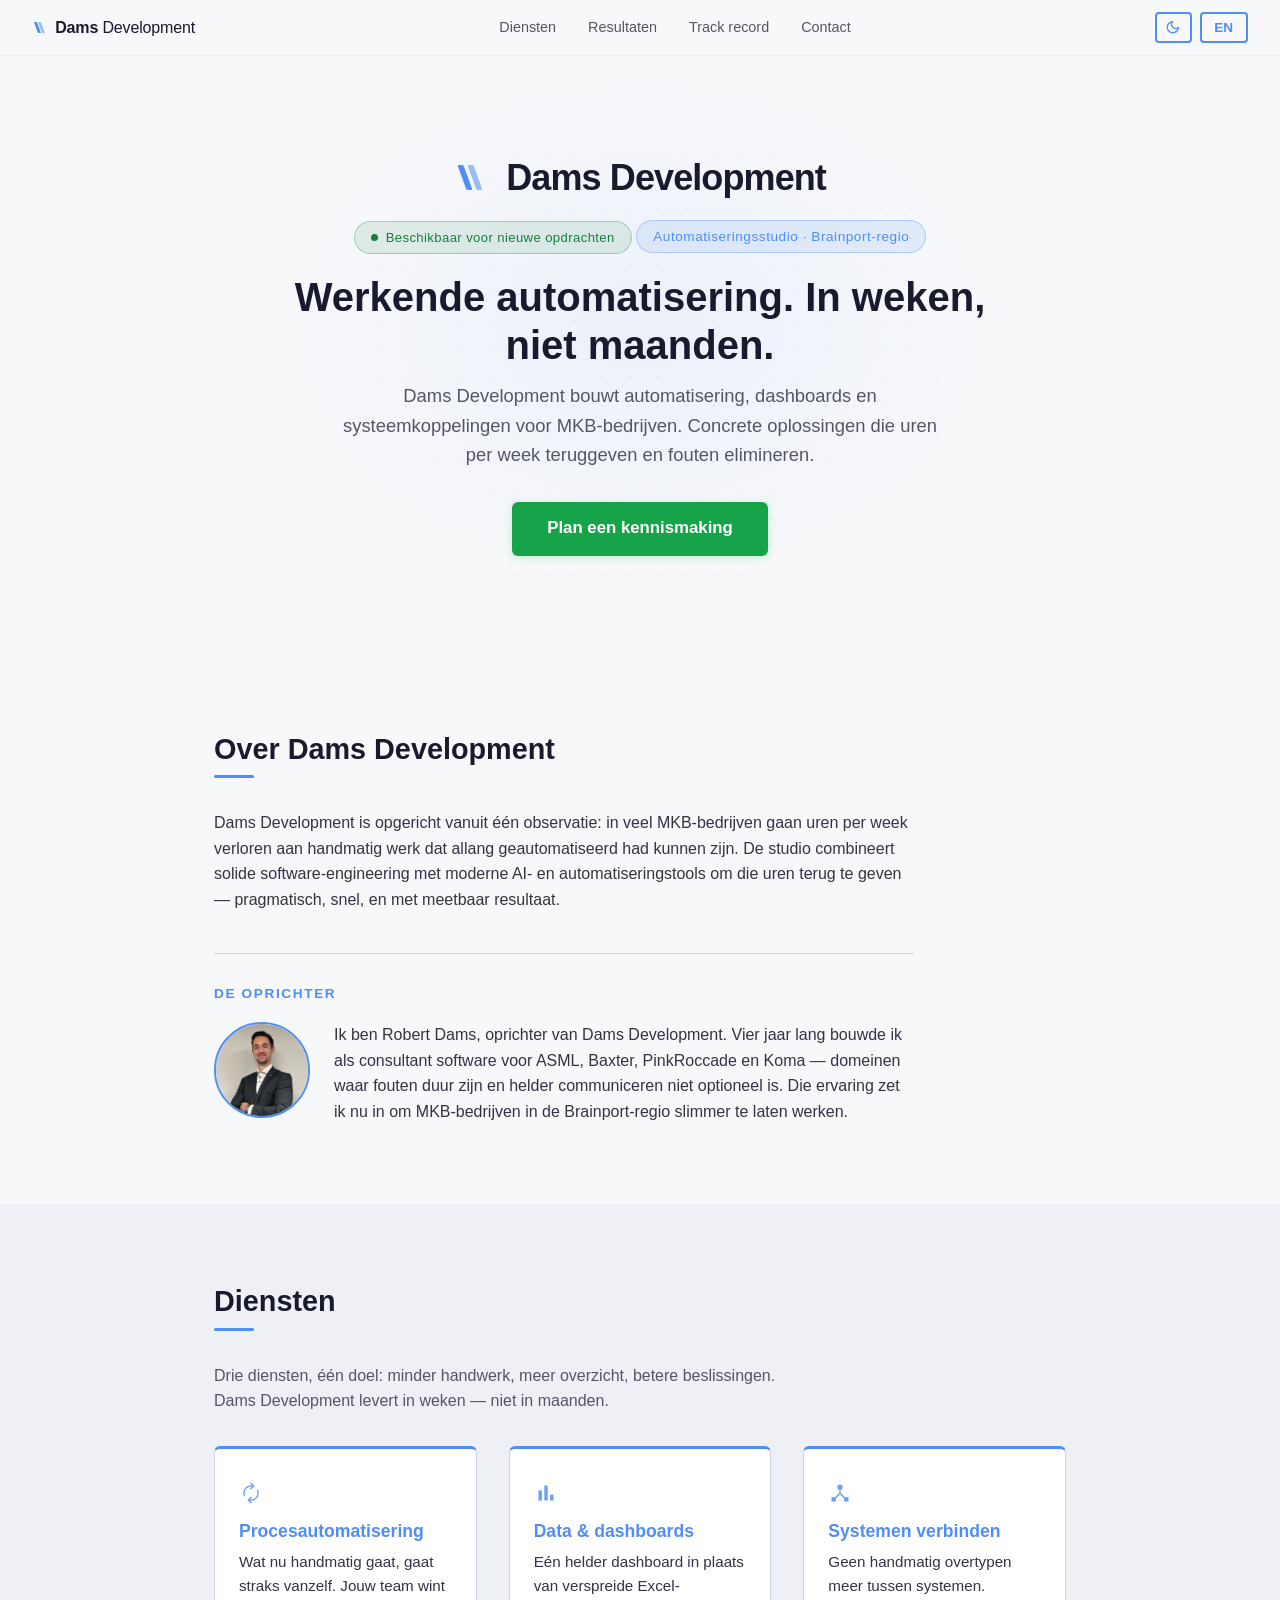
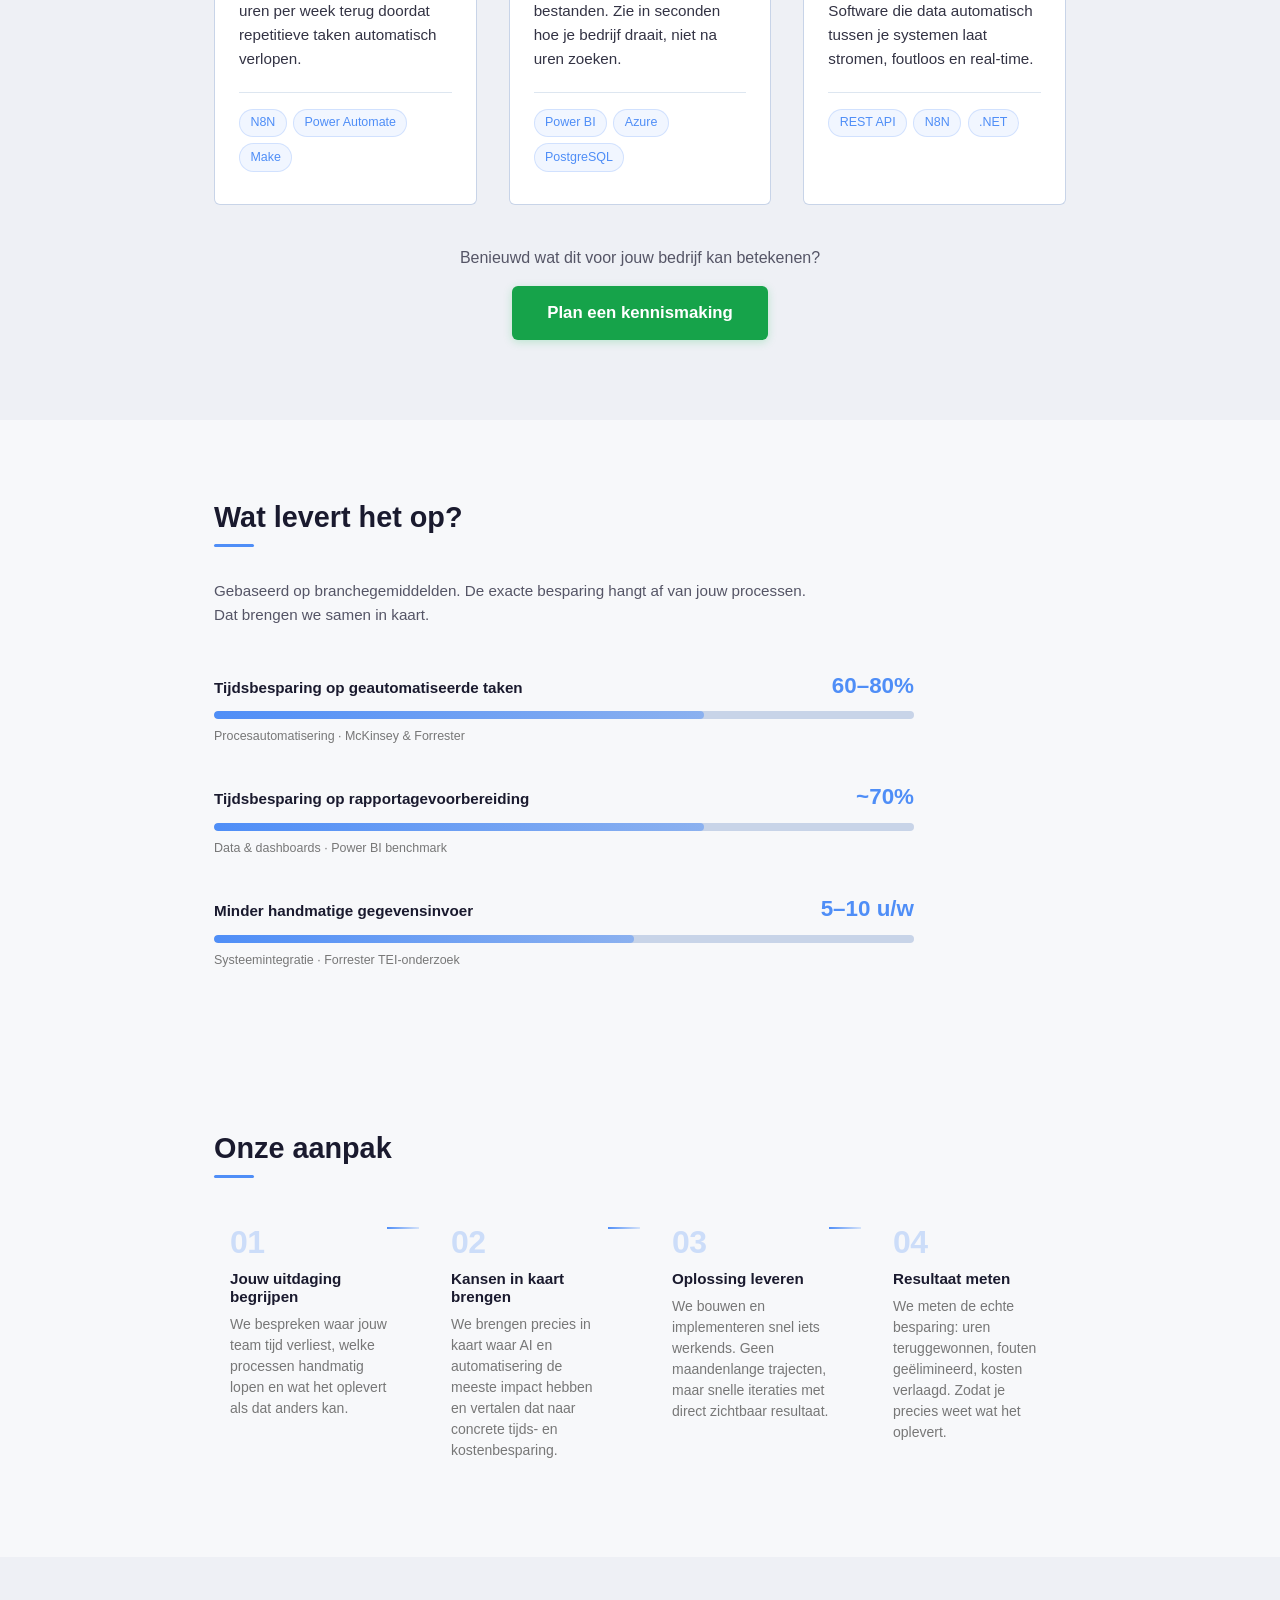
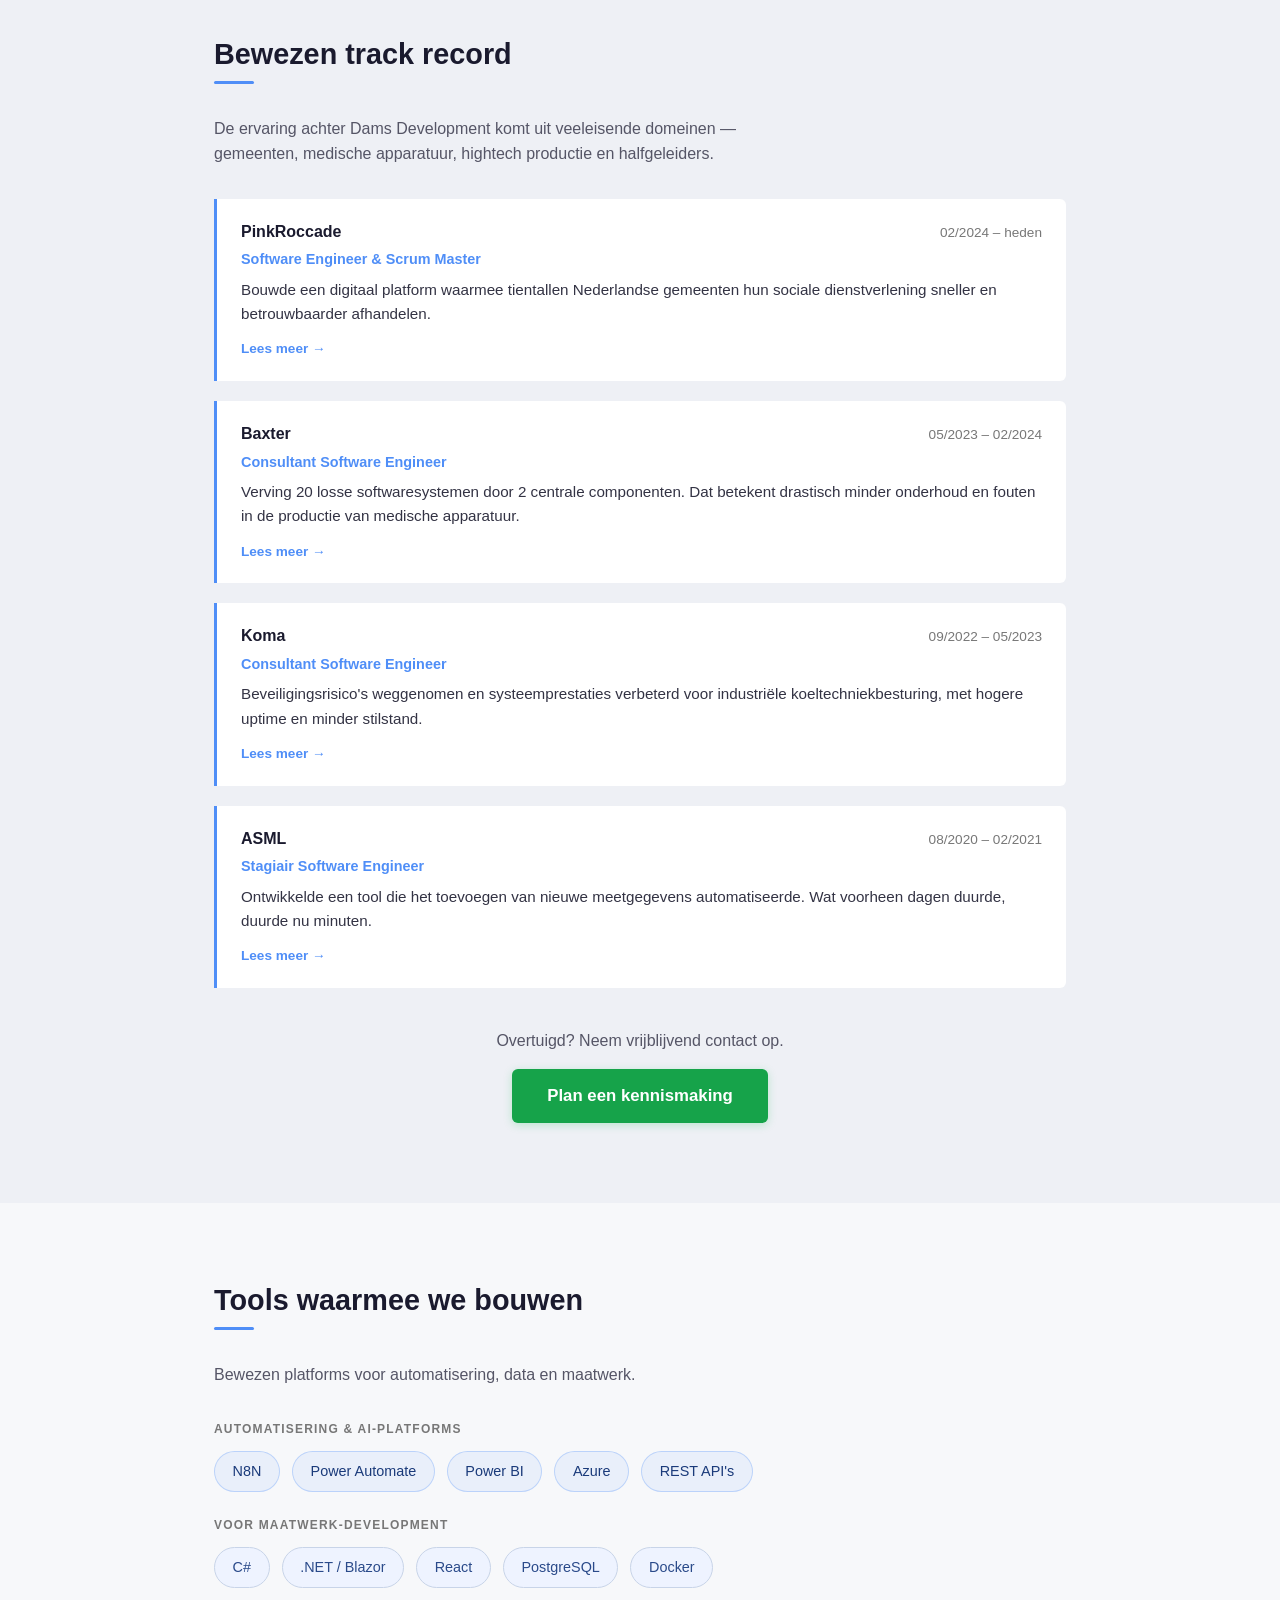
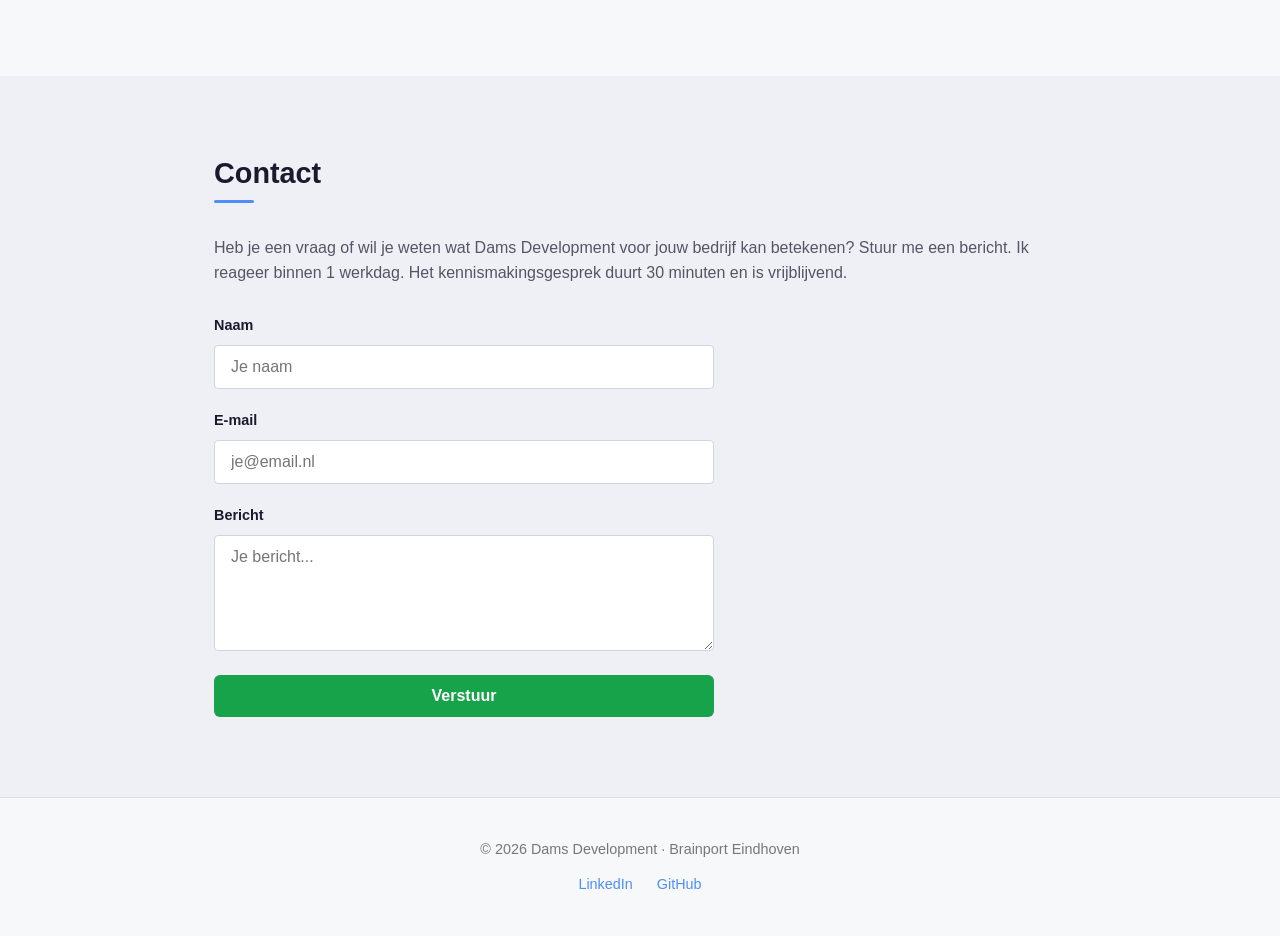
==== commit 5c0fdc44: "Rebrand to Dams Development automation studio + comprehensive SEO Brand restructure: - Shift from pe" ====
--- a/index.html
+++ b/index.html
@@ -3,8 +3,34 @@
 <head>
     <meta charset="UTF-8">
     <meta name="viewport" content="width=device-width, initial-scale=1.0">
-    <title>Robert Dams — Freelance AI & Software Engineer</title>
-    <meta name="description" content="Robert Dams, Freelance AI &amp; Software Engineer in de Brainport regio. Procesautomatisering, data &amp; dashboards, systemen koppelen met AI.">
+    <!-- Primary meta -->
+    <title>Dams Development — Automatisering, dashboards en systeemkoppelingen voor MKB</title>
+    <meta name="description" content="Dams Development is een automatiseringsstudio in de Brainport-regio. Procesautomatisering, data &amp; dashboards en systemen koppelen voor MKB-bedrijven.">
+    <link rel="canonical" href="https://damsdevelopment.nl/">
+    <meta name="theme-color" content="#0d1520">
+    <meta name="robots" content="index, follow">
+    <meta name="author" content="Dams Development">
+
+    <!-- Open Graph (LinkedIn, Facebook, Slack, WhatsApp) -->
+    <meta property="og:type" content="website">
+    <meta property="og:site_name" content="Dams Development">
+    <meta property="og:title" content="Dams Development — Automatiseringsstudio in de Brainport-regio">
+    <meta property="og:description" content="Procesautomatisering, data &amp; dashboards en systemen koppelen voor MKB-bedrijven. Werkende oplossingen, in weken live.">
+    <meta property="og:url" content="https://damsdevelopment.nl/">
+    <meta property="og:image" content="https://damsdevelopment.nl/assets/og-image.png">
+    <meta property="og:image:width" content="1200">
+    <meta property="og:image:height" content="630">
+    <meta property="og:image:alt" content="Dams Development — Werkende automatisering. In weken, niet maanden.">
+    <meta property="og:locale" content="nl_NL">
+    <meta property="og:locale:alternate" content="en_US">
+
+    <!-- Twitter Card -->
+    <meta name="twitter:card" content="summary_large_image">
+    <meta name="twitter:title" content="Dams Development — Automatiseringsstudio in de Brainport-regio">
+    <meta name="twitter:description" content="Procesautomatisering, data &amp; dashboards en systemen koppelen voor MKB-bedrijven. Werkende oplossingen, in weken live.">
+    <meta name="twitter:image" content="https://damsdevelopment.nl/assets/og-image.png">
+
+    <!-- Stylesheets & icons -->
     <link rel="stylesheet" href="assets/style.css">
     <link rel="stylesheet" href="https://fonts.googleapis.com/css2?family=Material+Symbols+Outlined:opsz,wght,FILL,GRAD@20..48,100..700,0..1,-50..200" />
     <link rel="icon" type="image/png" sizes="96x96" href="assets/favicon-96x96.png">
@@ -12,15 +38,56 @@
     <link rel="shortcut icon" href="assets/favicon.ico">
     <link rel="apple-touch-icon" sizes="180x180" href="assets/apple-touch-icon.png">
     <link rel="manifest" href="assets/site.webmanifest">
+
+    <!-- Structured data: Organization -->
+    <script type="application/ld+json">
+    {
+      "@context": "https://schema.org",
+      "@type": "Organization",
+      "name": "Dams Development",
+      "url": "https://damsdevelopment.nl",
+      "logo": "https://damsdevelopment.nl/assets/web-app-manifest-512x512.png",
+      "image": "https://damsdevelopment.nl/assets/og-image.png",
+      "description": "Automatiseringsstudio in de Brainport-regio. Procesautomatisering, data & dashboards en systemen koppelen voor MKB-bedrijven.",
+      "founder": {
+        "@type": "Person",
+        "name": "Robert Dams",
+        "url": "https://www.linkedin.com/in/robert-dams/"
+      },
+      "areaServed": {
+        "@type": "Place",
+        "name": "Brainport, Netherlands"
+      },
+      "address": {
+        "@type": "PostalAddress",
+        "addressRegion": "Noord-Brabant",
+        "addressCountry": "NL"
+      },
+      "knowsAbout": [
+        "Process Automation",
+        "Business Intelligence",
+        "System Integration",
+        "AI Automation",
+        "Workflow Automation"
+      ],
+      "sameAs": [
+        "https://www.linkedin.com/in/robert-dams/",
+        "https://github.com/Robert8034"
+      ]
+    }
+    </script>
 </head>
 <body>
 
     <nav class="site-nav" id="siteNav">
-        <a href="#home" class="nav-logo">Robert Dams</a>
+        <a href="#home" class="nav-logo wordmark" aria-label="Dams Development">
+            <span class="wordmark-mark" aria-hidden="true"></span>
+            <span class="wordmark-name"><strong>Dams</strong> Development</span>
+        </a>
         <div class="nav-links" id="navLinks">
             <a href="#services" data-nl="Diensten" data-en="Services"></a>
             <a href="#results" data-nl="Resultaten" data-en="Results"></a>
-            <a href="#experience" data-nl="Werkervaring" data-en="Experience"></a>
+            <a href="#experience" data-nl="Track record" data-en="Track record"></a>
             <a href="#contact" data-nl="Contact" data-en="Contact"></a>
         </div>
         <div class="nav-controls">
@@ -37,18 +104,24 @@
     <!-- ===== HERO ===== -->
     <header class="hero" id="home">
         <div class="hero-content">
-            <img src="assets/photo.jpg" alt="Robert Dams" class="hero-photo">
+            <div class="hero-brand">
+                <span class="wordmark wordmark--display" aria-label="Dams Development">
+                    <span class="wordmark-mark" aria-hidden="true"></span>
+                    <span class="wordmark-name"><strong>Dams</strong> Development</span>
+                </span>
+            </div>
             <p class="availability-badge">
                 <span class="avail-dot"></span>
                 <span data-nl="Beschikbaar voor nieuwe opdrachten" data-en="Available for new projects"></span>
             </p>
             <p class="hero-label"
-               data-nl="Freelance AI &amp; Automatisering"
-               data-en="Freelance AI &amp; Automation"></p>
-            <h1>Robert Dams</h1>
+               data-nl="Automatiseringsstudio &middot; Brainport-regio"
+               data-en="Automation studio &middot; Brainport region"></p>
+            <h1 data-nl="Werkende automatisering. In weken, niet maanden."
+                data-en="Working automation. In weeks, not months."></h1>
             <p class="tagline"
-               data-nl="Ik automatiseer handmatige processen die tijd kosten en maak bedrijfsdata inzichtelijk. Zodat jij kunt sturen op feiten in plaats van gevoel."
-               data-en="I automate time-consuming manual processes and make your business data understandable. So you can lead on facts rather than gut feeling."></p>
+               data-nl="Dams Development bouwt automatisering, dashboards en systeemkoppelingen voor MKB-bedrijven. Concrete oplossingen die uren per week teruggeven en fouten elimineren."
+               data-en="Dams Development builds automation, dashboards, and system integrations for SMEs. Concrete solutions that give back hours every week and eliminate errors."></p>
             <a href="#contact" class="cta-button"
                data-nl="Plan een kennismaking"
                data-en="Book a call"></a>
@@ -57,21 +130,27 @@
 
     <!-- ===== ABOUT ===== -->
     <section class="about" id="about">
-        <h2 class="reveal" data-nl="Over mij" data-en="About me"></h2>
+        <h2 class="reveal" data-nl="Over Dams Development" data-en="About Dams Development"></h2>
         <p class="reveal" style="transition-delay: 0.1s"
-           data-nl="Ik ben een software engineer met meer dan 4 jaar ervaring in het bouwen van software voor gemeenten, medische apparatuur en hightech productie. Die achtergrond combineer ik met moderne AI-tools om MKB-bedrijven in de Brainport regio te helpen slimmer te werken."
-           data-en="I'm a software engineer with over 4 years of experience building software for municipalities, medical equipment, and high-tech production. I combine that background with modern AI tools to help SMEs in the Brainport region work smarter."></p>
-        <p class="reveal" style="transition-delay: 0.2s"
-           data-nl="Als consultant bij ASML, Baxter en PinkRoccade leerde ik snel schakelen, helder communiceren en verwachtingen managen. Die vaardigheden zet ik nu in voor MKB-bedrijven."
-           data-en="As a consultant at ASML, Baxter, and PinkRoccade, I learned to adapt quickly, communicate clearly, and manage expectations. Those skills I now apply for SME businesses."></p>
+           data-nl="Dams Development is opgericht vanuit één observatie: in veel MKB-bedrijven gaan uren per week verloren aan handmatig werk dat allang geautomatiseerd had kunnen zijn. De studio combineert solide software-engineering met moderne AI- en automatiseringstools om die uren terug te geven — pragmatisch, snel, en met meetbaar resultaat."
+           data-en="Dams Development was founded on one observation: in many SMEs, hours each week are lost to manual work that could have been automated long ago. The studio combines solid software engineering with modern AI and automation tools to give those hours back — pragmatic, fast, and with measurable results."></p>
+
+        <div class="about-founder reveal" style="transition-delay: 0.2s">
+            <h3 class="about-subheading" data-nl="De oprichter" data-en="The founder"></h3>
+            <div class="about-founder-body">
+                <img src="assets/photo.jpg" alt="Robert Dams" class="about-founder-photo">
+                <p data-nl="Ik ben Robert Dams, oprichter van Dams Development. Vier jaar lang bouwde ik als consultant software voor ASML, Baxter, PinkRoccade en Koma — domeinen waar fouten duur zijn en helder communiceren niet optioneel is. Die ervaring zet ik nu in om MKB-bedrijven in de Brainport-regio slimmer te laten werken."
+                   data-en="I'm Robert Dams, founder of Dams Development. For four years I built software as a consultant for ASML, Baxter, PinkRoccade, and Koma — domains where mistakes are expensive and clear communication isn't optional. I now bring that experience to SMEs in the Brainport region to help them work smarter."></p>
+            </div>
+        </div>
     </section>
 
     <!-- ===== SERVICES ===== -->
     <section class="services bg-alt" id="services">
         <h2 class="reveal" data-nl="Diensten" data-en="Services"></h2>
         <p class="services-intro reveal" style="transition-delay: 0.1s"
-           data-nl="Ik werk met moderne AI-tools en automatiseringsplatforms om oplossingen te bouwen die jouw team echt tijd besparen."
-           data-en="I work with modern AI tools and automation platforms to build things that actually save your team time."></p>
+           data-nl="Drie diensten, één doel: minder handwerk, meer overzicht, betere beslissingen. Dams Development levert in weken — niet in maanden."
+           data-en="Three services, one goal: less manual work, better overview, smarter decisions. Dams Development delivers in weeks — not months."></p>
         <div class="services-grid">
             <div class="service-card reveal" style="transition-delay: 0.15s">
                 <span class="material-symbols-outlined service-icon">autorenew</span>
@@ -94,8 +173,8 @@
             <div class="service-card reveal" style="transition-delay: 0.35s">
                 <span class="material-symbols-outlined service-icon">device_hub</span>
                 <h3 data-nl="Systemen verbinden" data-en="Connecting systems"></h3>
-                <p data-nl="Geen handmatig overtypen meer tussen systemen. Ik koppel je software zodat data automatisch stroomt, foutloos en real-time."
-                   data-en="No more manual re-typing between systems. I connect your software so data flows automatically, error-free and in real-time."></p>
+                <p data-nl="Geen handmatig overtypen meer tussen systemen. Software die data automatisch tussen je systemen laat stromen, foutloos en real-time."
+                   data-en="No more manual re-typing between systems. Software that flows data automatically between your tools, error-free and in real-time."></p>
                 <div class="service-tools">
                     <span>REST API</span><span>N8N</span><span>.NET</span>
                 </div>
@@ -147,9 +226,55 @@
         </div>
     </section>
 
+    <!-- ===== CASE STUDIES (scaffold — uncomment when first case is ready)
+         Designed slot in the journey: after Results (industry stats) and before
+         How-I-Work (process). Concrete proof of delivery.
+         First case to populate: HubSpot + Business Central → automated Excel sales report.
+    <section class="case-studies bg-alt" id="case-studies">
+        <h2 class="reveal" data-nl="Recente projecten" data-en="Recent work"></h2>
+        <p class="services-intro reveal" style="transition-delay: 0.1s"
+           data-nl="Een greep uit wat Dams Development levert. Concrete projecten, gemeten resultaten."
+           data-en="A selection of what Dams Development delivers. Concrete projects, measured results."></p>
+        <div class="case-studies-grid">
+            <article class="case-card reveal" style="transition-delay: 0.15s">
+                <div class="case-meta">
+                    <span class="case-status case-status--inprogress" data-nl="Lopend" data-en="In progress"></span>
+                    <span class="case-sector" data-nl="Sector: [in te vullen]" data-en="Sector: [to fill in]"></span>
+                </div>
+                <h3 class="case-title"
+                    data-nl="Geautomatiseerde verkooprapportage uit HubSpot en Business Central"
+                    data-en="Automated sales reporting from HubSpot and Business Central"></h3>
+                <p class="case-summary"
+                   data-nl="[Korte beschrijving van de uitdaging en de oplossing — 2 zinnen.]"
+                   data-en="[Short description of the challenge and the solution — 2 sentences.]"></p>
+                <div class="case-stack">
+                    <span>HubSpot</span>
+                    <span>Business Central</span>
+                    <span>Excel</span>
+                    <span>[+ tools]</span>
+                </div>
+                <div class="case-results">
+                    <div class="case-result-item">
+                        <span class="case-result-value">[X]u/w</span>
+                        <span class="case-result-label" data-nl="Tijdsbesparing" data-en="Time saved"></span>
+                    </div>
+                    <div class="case-result-item">
+                        <span class="case-result-value">[X]%</span>
+                        <span class="case-result-label" data-nl="Minder fouten" data-en="Fewer errors"></span>
+                    </div>
+                    <div class="case-result-item">
+                        <span class="case-result-value">[X]</span>
+                        <span class="case-result-label" data-nl="[metric]" data-en="[metric]"></span>
+                    </div>
+                </div>
+            </article>
+        </div>
+    </section>
+    ===== END CASE STUDIES SCAFFOLD ===== -->
+
     <!-- ===== HOW I WORK ===== -->
     <section class="how-i-work" id="how-i-work">
-        <h2 class="reveal" data-nl="Hoe ik werk" data-en="How I work"></h2>
+        <h2 class="reveal" data-nl="Onze aanpak" data-en="Our approach"></h2>
         <div class="process-steps">
             <div class="process-step reveal" style="transition-delay: 0.05s">
                 <div class="step-number">01</div>
@@ -160,14 +285,14 @@
             <div class="process-step reveal" style="transition-delay: 0.15s">
                 <div class="step-number">02</div>
                 <h3 data-nl="Kansen in kaart brengen" data-en="Mapping the opportunities"></h3>
-                <p data-nl="Ik identificeer precies waar AI en automatisering de meeste impact hebben. Ik zet dat om naar concrete tijds- en kostenbesparing."
-                   data-en="I identify exactly where AI and automation have the most impact. I translate that into concrete time and cost savings."></p>
+                <p data-nl="We brengen precies in kaart waar AI en automatisering de meeste impact hebben en vertalen dat naar concrete tijds- en kostenbesparing."
+                   data-en="We map exactly where AI and automation have the most impact and translate that into concrete time and cost savings."></p>
             </div>
             <div class="process-step reveal" style="transition-delay: 0.25s">
                 <div class="step-number">03</div>
                 <h3 data-nl="Oplossing leveren" data-en="Delivering the solution"></h3>
-                <p data-nl="Ik bouw en implementeer snel iets werkends. Geen maanden durend traject, maar snelle iteraties met direct zichtbaar resultaat."
-                   data-en="I build and implement something working, fast. No months-long project, but rapid iterations with directly visible results."></p>
+                <p data-nl="We bouwen en implementeren snel iets werkends. Geen maandenlange trajecten, maar snelle iteraties met direct zichtbaar resultaat."
+                   data-en="We build and implement something working, fast. No months-long projects, but rapid iterations with directly visible results."></p>
             </div>
             <div class="process-step reveal" style="transition-delay: 0.35s">
                 <div class="step-number">04</div>
@@ -178,9 +303,12 @@
         </div>
     </section>
 
-    <!-- ===== EXPERIENCE ===== -->
+    <!-- ===== EXPERIENCE / TRACK RECORD ===== -->
     <section class="experience bg-alt" id="experience">
-        <h2 class="reveal" data-nl="Werkervaring" data-en="Experience"></h2>
+        <h2 class="reveal" data-nl="Bewezen track record" data-en="Proven track record"></h2>
+        <p class="services-intro reveal" style="transition-delay: 0.1s"
+           data-nl="De ervaring achter Dams Development komt uit veeleisende domeinen &mdash; gemeenten, medische apparatuur, hightech productie en halfgeleiders."
+           data-en="The experience behind Dams Development comes from demanding domains &mdash; government, medical equipment, high-tech manufacturing, and semiconductors."></p>
         <div class="exp-list">
             <div class="exp-card reveal from-left" style="transition-delay: 0s">
                 <div class="exp-meta">
@@ -241,52 +369,29 @@
         </div>
     </section>
 
-    <!-- ===== BACKGROUND ===== -->
-    <section class="credentials bg-alt" id="credentials">
-        <h2 class="reveal" data-nl="Achtergrond" data-en="Background"></h2>
-        <div class="credentials-grid credentials-grid--2col">
-            <div class="cred-card reveal" style="transition-delay: 0.1s">
-                <span class="cred-type" data-nl="Diploma" data-en="Degree"></span>
-                <h3 class="cred-title">Software Engineering</h3>
-                <p class="cred-institution">Fontys Hogescholen</p>
-                <p class="cred-detail"
-                   data-nl="HBO-ICT · Afgestudeerd 2022 · Cum Laude"
-                   data-en="Bachelor's · Graduated 2022 · Cum Laude"></p>
-            </div>
-            <div class="cred-card reveal" style="transition-delay: 0.2s">
-                <span class="cred-type" data-nl="Branches" data-en="Sectors"></span>
-                <h3 class="cred-title" data-nl="Bewezen domeinkennis" data-en="Proven domain expertise"></h3>
-                <div class="cred-chips">
-                    <span data-nl="Gemeenten &amp; overheid" data-en="Municipalities &amp; government"></span>
-                    <span data-nl="Medische apparatuur" data-en="Medical equipment"></span>
-                    <span data-nl="Hightech productie" data-en="High-tech production"></span>
-                    <span data-nl="Halfgeleiders" data-en="Semiconductors"></span>
-                </div>
-            </div>
-        </div>
-    </section>
-
-    <!-- ===== SKILLS ===== -->
+    <!-- ===== TOOLS ===== -->
     <section class="skills" id="skills">
-        <h2 class="reveal" data-nl="Technische expertise" data-en="Technical expertise"></h2>
-        <p class="skills-group-label reveal" style="transition-delay: 0.05s"
-           data-nl="AI &amp; Automatisering" data-en="AI &amp; Automation"></p>
-        <div class="skills-grid reveal" style="transition-delay: 0.1s">
+        <h2 class="reveal" data-nl="Tools waarmee we bouwen" data-en="Tools we build with"></h2>
+        <p class="services-intro reveal" style="transition-delay: 0.05s"
+           data-nl="Bewezen platforms voor automatisering, data en maatwerk."
+           data-en="Proven platforms for automation, data, and custom development."></p>
+        <p class="skills-group-label reveal" style="transition-delay: 0.1s"
+           data-nl="Automatisering &amp; AI-platforms" data-en="Automation &amp; AI platforms"></p>
+        <div class="skills-grid reveal" style="transition-delay: 0.15s">
             <span class="skill-chip skill-chip--ai">N8N</span>
             <span class="skill-chip skill-chip--ai">Power Automate</span>
             <span class="skill-chip skill-chip--ai">Power BI</span>
             <span class="skill-chip skill-chip--ai">Azure</span>
             <span class="skill-chip skill-chip--ai">REST API's</span>
         </div>
-        <p class="skills-group-label reveal" style="transition-delay: 0.2s"
-           data-nl="Software Engineering" data-en="Software Engineering"></p>
-        <div class="skills-grid reveal" style="transition-delay: 0.25s">
+        <p class="skills-group-label reveal" style="transition-delay: 0.25s"
+           data-nl="Voor maatwerk-development" data-en="For custom development"></p>
+        <div class="skills-grid reveal" style="transition-delay: 0.3s">
             <span class="skill-chip">C#</span>
             <span class="skill-chip">.NET / Blazor</span>
             <span class="skill-chip">React</span>
             <span class="skill-chip">PostgreSQL</span>
             <span class="skill-chip">Docker</span>
-            <span class="skill-chip">Scrum / PSM I</span>
         </div>
     </section>
 
@@ -294,8 +399,8 @@
     <section class="contact bg-alt" id="contact">
         <h2 class="reveal" data-nl="Contact" data-en="Contact"></h2>
         <p class="contact-subtext reveal" style="transition-delay: 0.1s"
-           data-nl="Heb je een vraag of wil je weten wat ik voor jouw bedrijf kan betekenen? Stuur me een bericht. Ik reageer binnen 1 werkdag. Het kennismakingsgesprek duurt 30 minuten en is vrijblijvend."
-           data-en="Have a question or want to know what I can do for your business? Send me a message. I respond within 1 business day. The discovery call takes 30 minutes and is free of charge."></p>
+           data-nl="Heb je een vraag of wil je weten wat Dams Development voor jouw bedrijf kan betekenen? Stuur me een bericht. Ik reageer binnen 1 werkdag. Het kennismakingsgesprek duurt 30 minuten en is vrijblijvend."
+           data-en="Have a question or want to know what Dams Development can do for your business? Send me a message. I respond within 1 business day. The discovery call takes 30 minutes and is free of charge."></p>
         <form id="contactForm" class="reveal" style="transition-delay: 0.15s"
               action="https://formspree.io/f/xojkpdlp" method="POST">
             <input type="hidden" name="_subject" value="New message from damsdevelopment.nl">
@@ -320,7 +425,7 @@
 
     <!-- ===== FOOTER ===== -->
     <footer class="footer">
-        <p>&copy; 2026 Robert Dams &middot; Brainport Eindhoven</p>
+        <p>&copy; 2026 Dams Development &middot; Brainport Eindhoven</p>
         <div class="footer-links">
             <a href="https://www.linkedin.com/in/robert-dams/" target="_blank" rel="noopener">LinkedIn</a>
             <a href="https://github.com/Robert8034" target="_blank" rel="noopener">GitHub</a>
--- a/assets/style.css
+++ b/assets/style.css
@@ -205,6 +205,53 @@
     color: var(--accent);
 }
 
+/* Wordmark — chevron mark + "Dams Development" text.
+   Reusable: applied to nav and footer brand. */
+.wordmark {
+    display: inline-flex;
+    align-items: center;
+    gap: 0.45em;
+    font-weight: 600;
+    letter-spacing: -0.01em;
+    line-height: 1;
+}
+
+.wordmark-mark {
+    display: inline-block;
+    width: 1em;
+    height: 1em;
+    position: relative;
+    flex-shrink: 0;
+}
+
+/* Two angled bars forming a '>>' chevron — evokes flow / throughput / automation */
+.wordmark-mark::before,
+.wordmark-mark::after {
+    content: '';
+    position: absolute;
+    top: 15%;
+    bottom: 15%;
+    width: 0.18em;
+    background: var(--accent);
+    border-radius: 0.04em;
+}
+.wordmark-mark::before {
+    left: 22%;
+    transform: skewX(20deg);
+}
+.wordmark-mark::after {
+    left: 50%;
+    transform: skewX(20deg);
+    opacity: 0.55;
+}
+
+.wordmark-name {
+    font-weight: 500;
+}
+.wordmark-name strong {
+    font-weight: 700;
+}
+
 .nav-links {
     display: flex;
     gap: 2rem;
@@ -333,17 +380,20 @@
     to   { opacity: 1; transform: translateY(0); }
 }
 
-.hero-photo {
-    display: block;
-    width: 130px;
-    height: 130px;
-    border-radius: 50%;
-    object-fit: cover;
-    margin: 0 auto 1.5rem;
-    border: 3px solid var(--accent);
-}
-
-/* photoGlow removed; single pulsing element (avail-dot) is enough */
+.hero-brand {
+    display: flex;
+    justify-content: center;
+    margin-bottom: 1.5rem;
+}
+
+.wordmark--display {
+    font-size: 2.25rem;
+    letter-spacing: -0.025em;
+}
+
+.wordmark--display .wordmark-name {
+    font-weight: 600;
+}
 
 .availability-badge {
     display: inline-flex;
@@ -427,6 +477,41 @@
     color: var(--text-dim);
 }
 
+.about-founder {
+    margin-top: 2.5rem;
+    padding-top: 2rem;
+    border-top: 1px solid var(--border);
+    max-width: 700px;
+}
+
+.about-subheading {
+    font-size: 0.85rem;
+    font-weight: 600;
+    text-transform: uppercase;
+    letter-spacing: 0.12em;
+    color: var(--accent);
+    margin-bottom: 1.25rem;
+}
+
+.about-founder-body {
+    display: flex;
+    align-items: flex-start;
+    gap: 1.5rem;
+}
+
+.about-founder-photo {
+    width: 96px;
+    height: 96px;
+    border-radius: 50%;
+    object-fit: cover;
+    border: 2px solid var(--accent);
+    flex-shrink: 0;
+}
+
+.about-founder-body p {
+    margin-bottom: 0;
+}
+
 /* ============================================
    9. SKILLS
    ============================================ */
@@ -625,6 +710,115 @@
 
 
 /* ============================================
+   10d. CASE STUDIES (scaffold — section currently
+   commented out in index.html; uncomment when the
+   first case study is ready to publish)
+   ============================================ */
+.case-studies-grid {
+    display: grid;
+    grid-template-columns: 1fr;
+    gap: 1.5rem;
+}
+
+.case-card {
+    border: 1px solid var(--border);
+    border-left: 3px solid var(--accent);
+    border-radius: 0 6px 6px 0;
+    padding: 1.75rem 1.75rem;
+    background-color: var(--bg-card);
+    transition: transform 0.2s, box-shadow 0.2s;
+}
+
+.case-card:hover {
+    transform: translateY(-3px);
+    box-shadow: 0 6px 18px rgba(var(--accent-rgb), 0.1);
+}
+
+.case-meta {
+    display: flex;
+    align-items: center;
+    gap: 0.75rem;
+    margin-bottom: 0.75rem;
+    flex-wrap: wrap;
+}
+
+.case-status {
+    font-size: 0.72rem;
+    font-weight: 700;
+    text-transform: uppercase;
+    letter-spacing: 0.1em;
+    padding: 0.25rem 0.6rem;
+    border-radius: 3px;
+    background: rgba(var(--accent-rgb), 0.12);
+    color: var(--accent);
+}
+
+.case-status--inprogress {
+    background: rgba(var(--green-rgb), 0.12);
+    color: var(--green);
+}
+
+.case-sector {
+    font-size: 0.85rem;
+    color: var(--text-dim);
+}
+
+.case-title {
+    font-size: 1.2rem;
+    font-weight: 700;
+    color: var(--text);
+    margin-bottom: 0.5rem;
+}
+
+.case-summary {
+    color: var(--text-sub);
+    font-size: 0.95rem;
+    margin-bottom: 1rem;
+}
+
+.case-stack {
+    display: flex;
+    flex-wrap: wrap;
+    gap: 0.4rem;
+    margin-bottom: 1rem;
+}
+
+.case-stack span {
+    font-size: 0.8rem;
+    padding: 0.25rem 0.6rem;
+    background: var(--bg-skill);
+    color: var(--text-skill);
+    border-radius: 3px;
+}
+
+.case-results {
+    display: grid;
+    grid-template-columns: repeat(auto-fit, minmax(140px, 1fr));
+    gap: 1rem;
+    padding-top: 1rem;
+    border-top: 1px solid var(--border);
+}
+
+.case-result-item {
+    display: flex;
+    flex-direction: column;
+    gap: 0.15rem;
+}
+
+.case-result-value {
+    font-size: 1.5rem;
+    font-weight: 700;
+    color: var(--accent);
+    line-height: 1.1;
+}
+
+.case-result-label {
+    font-size: 0.8rem;
+    color: var(--text-muted);
+}
+
+
+/* ============================================
    11. HOW I WORK
    ============================================ */
 .process-steps {
@@ -744,81 +938,6 @@
 .exp-link:hover {
     opacity: 0.75;
     text-decoration: none;
-}
-
-/* ============================================
-   13. CREDENTIALS
-   ============================================ */
-.credentials-grid {
-    display: grid;
-    grid-template-columns: repeat(3, 1fr);
-    gap: 1.5rem;
-}
-
-.cred-card {
-    border: 1px solid var(--border);
-    border-top: 3px solid var(--accent);
-    border-radius: 6px;
-    padding: 1.75rem 1.5rem;
-    background-color: var(--bg-card);
-    transition: transform 0.2s, box-shadow 0.2s;
-}
-
-.cred-card:hover {
-    transform: translateY(-3px);
-    box-shadow: 0 6px 18px rgba(var(--accent-rgb), 0.1);
-}
-
-.cred-type {
-    display: inline-block;
-    padding: 0.25rem 0.75rem;
-    background-color: rgba(var(--accent-rgb), 0.12);
-    border: 1px solid rgba(var(--accent-rgb), 0.3);
-    border-radius: 100px;
-    font-size: 0.75rem;
-    font-weight: 600;
-    color: var(--accent);
-    letter-spacing: 0.03em;
-    margin-bottom: 0.75rem;
-}
-
-.cred-title {
-    font-size: 1rem;
-    font-weight: 700;
-    color: var(--text);
-    margin-bottom: 0.3rem;
-}
-
-.cred-institution {
-    color: var(--accent);
-    font-size: 0.9rem;
-    font-weight: 600;
-    margin-bottom: 0.25rem;
-}
-
-.cred-detail {
-    color: var(--text-dim);
-    font-size: 0.85rem;
-}
-
-.credentials-grid--2col {
-    grid-template-columns: repeat(2, 1fr);
-}
-
-.cred-chips {
-    display: flex;
-    flex-wrap: wrap;
-    gap: 0.4rem;
-    margin-top: 0.75rem;
-}
-
-.cred-chips span {
-    padding: 0.2rem 0.65rem;
-    background-color: rgba(var(--accent-rgb), 0.08);
-    border: 1px solid rgba(var(--accent-rgb), 0.2);
-    border-radius: 100px;
-    font-size: 0.78rem;
-    color: var(--accent);
 }
 
 /* ============================================
@@ -913,14 +1032,12 @@
    ============================================ */
 @media (prefers-reduced-motion: reduce) {
     .service-card,
-    .exp-card,
-    .cred-card {
+    .exp-card {
         transition: background-color 0.2s ease, box-shadow 0.2s ease;
     }
 
     .service-card:hover,
-    .exp-card:hover,
-    .cred-card:hover {
+    .exp-card:hover {
         transform: none;
     }
 }
@@ -938,6 +1055,8 @@
     h1 { font-size: 2rem; }
     h2 { font-size: 1.4rem; }
 
+    .wordmark--display { font-size: 1.5rem; }
+
     section {
         padding: 3rem 1.25rem;
     }
@@ -946,9 +1065,13 @@
         padding: 3rem 1.25rem;
     }
 
-    .services-grid,
-    .credentials-grid {
+    .services-grid {
         grid-template-columns: 1fr;
+    }
+
+    .about-founder-body {
+        flex-direction: column;
+        gap: 1rem;
     }
 
     .process-steps {
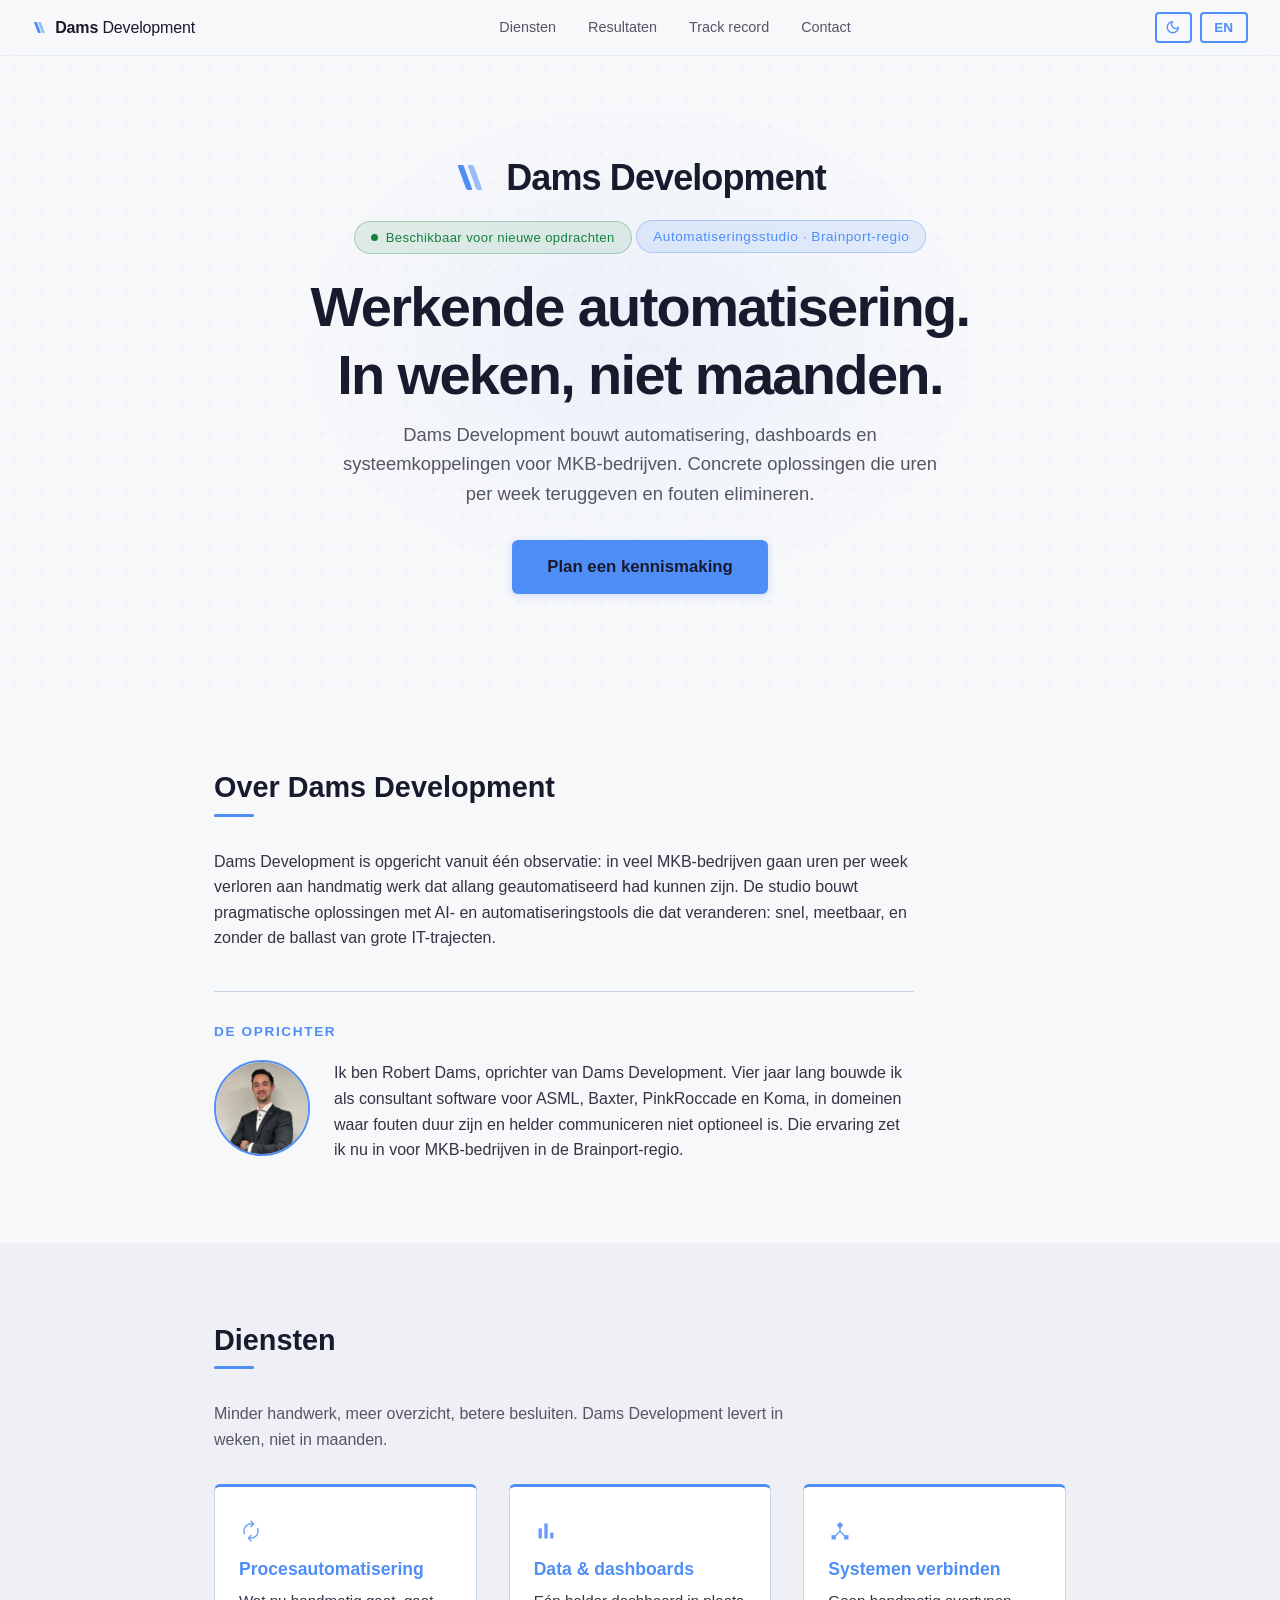
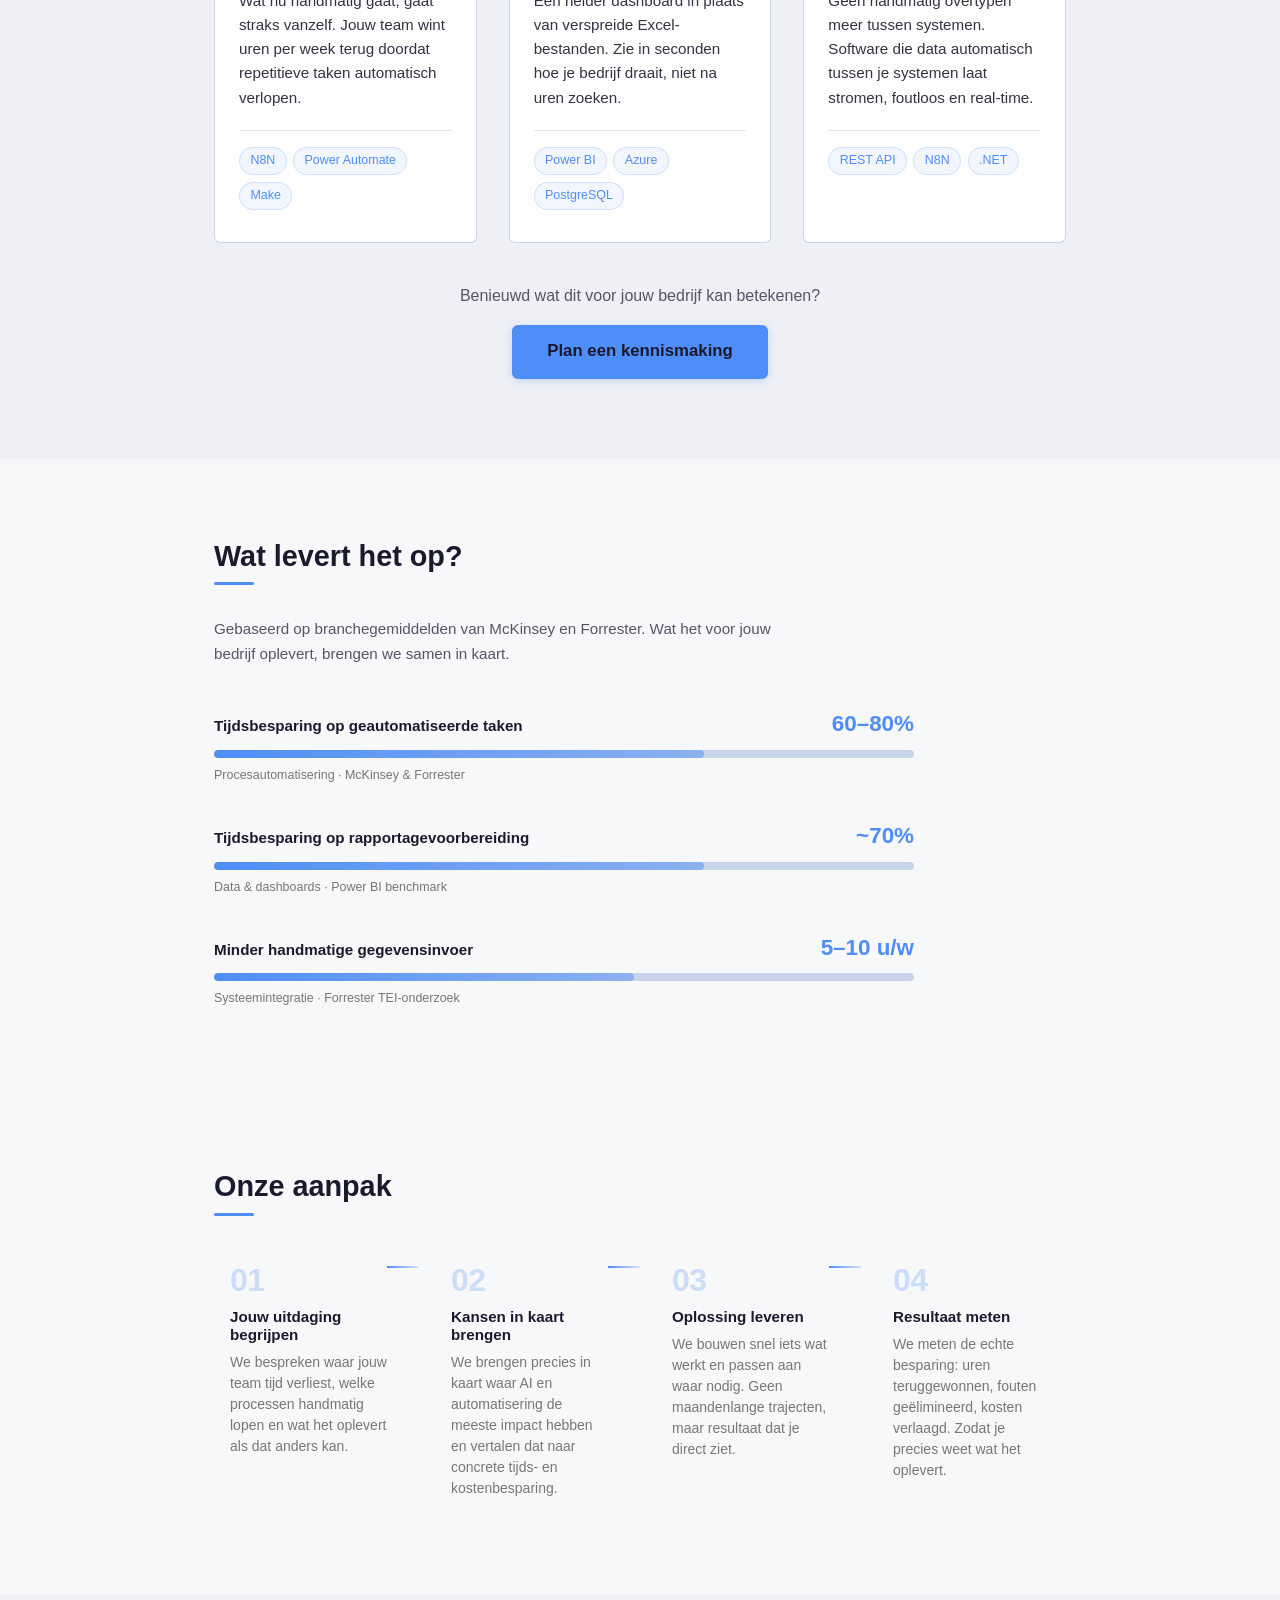
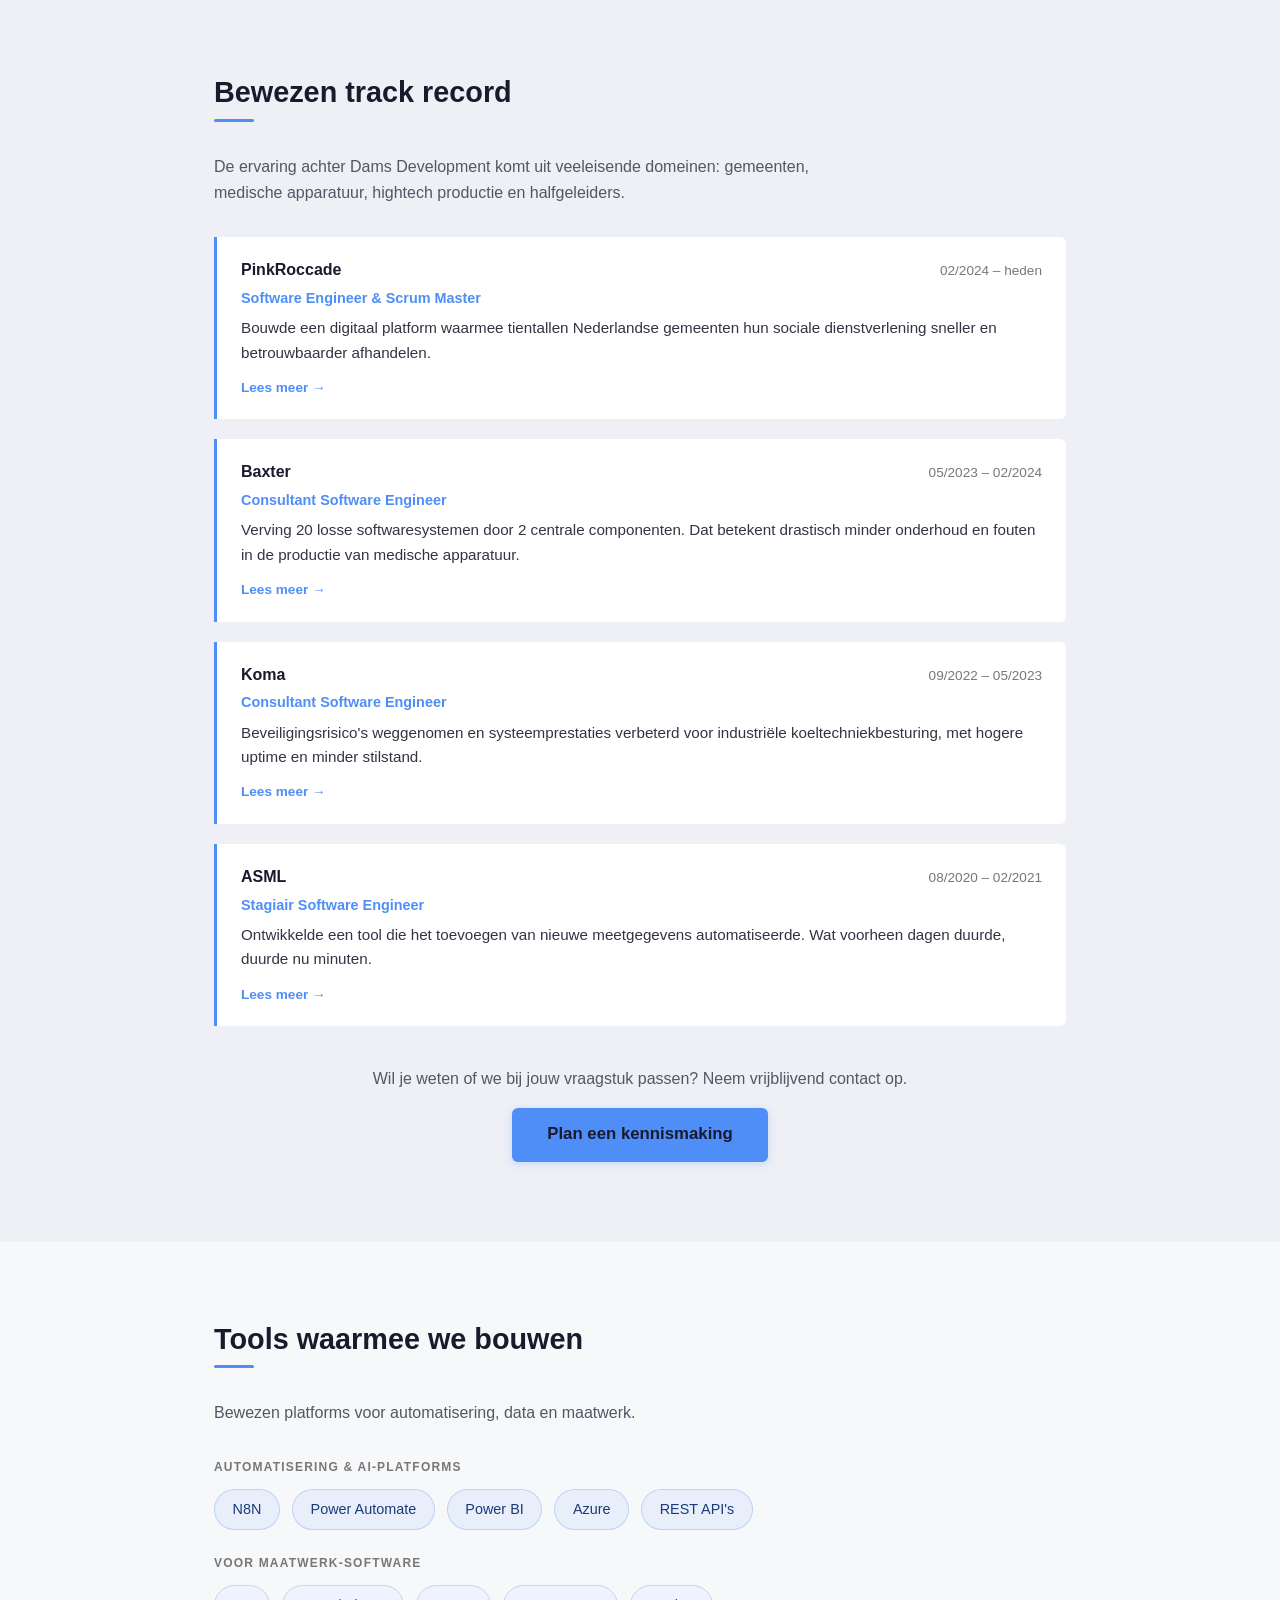
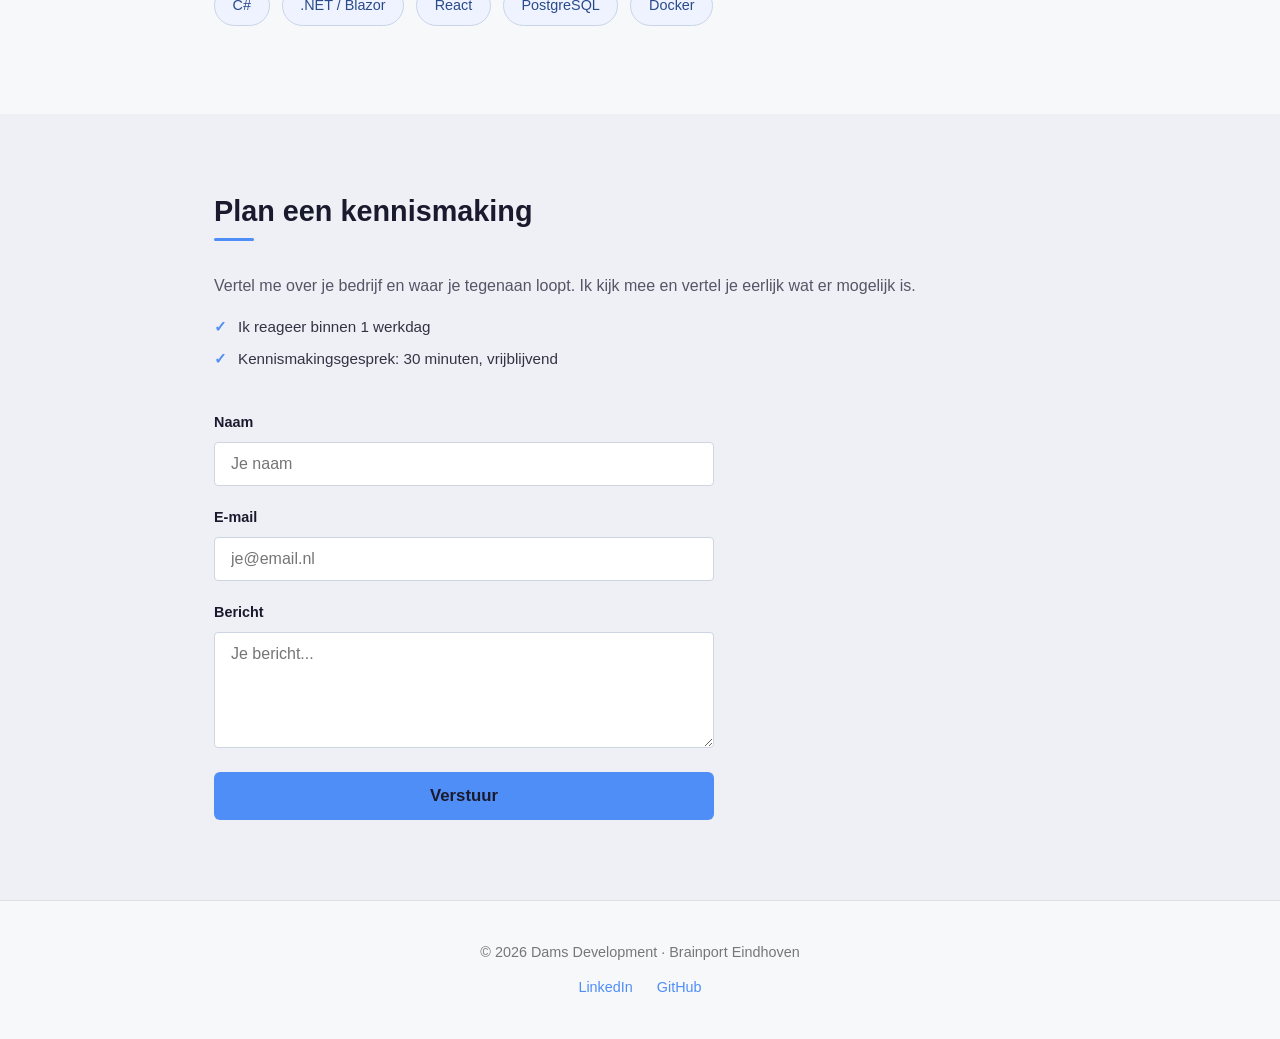
==== commit 86894645: "Fixed design issues and rewrote critical parts of text" ====
--- a/index.html
+++ b/index.html
@@ -132,15 +132,15 @@
     <section class="about" id="about">
         <h2 class="reveal" data-nl="Over Dams Development" data-en="About Dams Development"></h2>
         <p class="reveal" style="transition-delay: 0.1s"
-           data-nl="Dams Development is opgericht vanuit één observatie: in veel MKB-bedrijven gaan uren per week verloren aan handmatig werk dat allang geautomatiseerd had kunnen zijn. De studio combineert solide software-engineering met moderne AI- en automatiseringstools om die uren terug te geven — pragmatisch, snel, en met meetbaar resultaat."
-           data-en="Dams Development was founded on one observation: in many SMEs, hours each week are lost to manual work that could have been automated long ago. The studio combines solid software engineering with modern AI and automation tools to give those hours back — pragmatic, fast, and with measurable results."></p>
+           data-nl="Dams Development is opgericht vanuit één observatie: in veel MKB-bedrijven gaan uren per week verloren aan handmatig werk dat allang geautomatiseerd had kunnen zijn. De studio bouwt pragmatische oplossingen met AI- en automatiseringstools die dat veranderen: snel, meetbaar, en zonder de ballast van grote IT-trajecten."
+           data-en="Dams Development was founded on one observation: in many SMEs, hours every week disappear into manual work that could have been automated long ago. The studio builds practical solutions using AI and automation tools that change that. Fast to deliver, measurable in impact, without the overhead of a large IT project."></p>
 
         <div class="about-founder reveal" style="transition-delay: 0.2s">
             <h3 class="about-subheading" data-nl="De oprichter" data-en="The founder"></h3>
             <div class="about-founder-body">
                 <img src="assets/photo.jpg" alt="Robert Dams" class="about-founder-photo">
-                <p data-nl="Ik ben Robert Dams, oprichter van Dams Development. Vier jaar lang bouwde ik als consultant software voor ASML, Baxter, PinkRoccade en Koma — domeinen waar fouten duur zijn en helder communiceren niet optioneel is. Die ervaring zet ik nu in om MKB-bedrijven in de Brainport-regio slimmer te laten werken."
-                   data-en="I'm Robert Dams, founder of Dams Development. For four years I built software as a consultant for ASML, Baxter, PinkRoccade, and Koma — domains where mistakes are expensive and clear communication isn't optional. I now bring that experience to SMEs in the Brainport region to help them work smarter."></p>
+                <p data-nl="Ik ben Robert Dams, oprichter van Dams Development. Vier jaar lang bouwde ik als consultant software voor ASML, Baxter, PinkRoccade en Koma, in domeinen waar fouten duur zijn en helder communiceren niet optioneel is. Die ervaring zet ik nu in voor MKB-bedrijven in de Brainport-regio."
+                   data-en="I'm Robert Dams, founder of Dams Development. For four years I built software as a consultant for ASML, Baxter, PinkRoccade, and Koma, in domains where mistakes are expensive and clear communication isn't optional. That's the standard I bring to every project now."></p>
             </div>
         </div>
     </section>
@@ -149,8 +149,8 @@
     <section class="services bg-alt" id="services">
         <h2 class="reveal" data-nl="Diensten" data-en="Services"></h2>
         <p class="services-intro reveal" style="transition-delay: 0.1s"
-           data-nl="Drie diensten, één doel: minder handwerk, meer overzicht, betere beslissingen. Dams Development levert in weken — niet in maanden."
-           data-en="Three services, one goal: less manual work, better overview, smarter decisions. Dams Development delivers in weeks — not months."></p>
+           data-nl="Minder handwerk, meer overzicht, betere besluiten. Dams Development levert in weken, niet in maanden."
+           data-en="Less manual work, better oversight, smarter decisions. Dams Development delivers in weeks, not months."></p>
         <div class="services-grid">
             <div class="service-card reveal" style="transition-delay: 0.15s">
                 <span class="material-symbols-outlined service-icon">autorenew</span>
@@ -190,8 +190,8 @@
     <section class="results" id="results">
         <h2 class="reveal" data-nl="Wat levert het op?" data-en="What does it deliver?"></h2>
         <p class="results-intro reveal" style="transition-delay: 0.1s"
-           data-nl="Gebaseerd op branchegemiddelden. De exacte besparing hangt af van jouw processen. Dat brengen we samen in kaart."
-           data-en="Based on industry averages. The exact savings depend on your processes. We map those out together."></p>
+           data-nl="Gebaseerd op branchegemiddelden van McKinsey en Forrester. Wat het voor jouw bedrijf oplevert, brengen we samen in kaart."
+           data-en="Based on industry averages from McKinsey and Forrester. What it delivers for your business, we work out together."></p>
         <div class="results-grid reveal" style="transition-delay: 0.2s">
             <div class="result-item">
                 <div class="result-label-row">
@@ -291,8 +291,8 @@
             <div class="process-step reveal" style="transition-delay: 0.25s">
                 <div class="step-number">03</div>
                 <h3 data-nl="Oplossing leveren" data-en="Delivering the solution"></h3>
-                <p data-nl="We bouwen en implementeren snel iets werkends. Geen maandenlange trajecten, maar snelle iteraties met direct zichtbaar resultaat."
-                   data-en="We build and implement something working, fast. No months-long projects, but rapid iterations with directly visible results."></p>
+                <p data-nl="We bouwen snel iets wat werkt en passen aan waar nodig. Geen maandenlange trajecten, maar resultaat dat je direct ziet."
+                   data-en="We build something that works, fast, and adjust as we go. No months-long projects. Results you can see straight away."></p>
             </div>
             <div class="process-step reveal" style="transition-delay: 0.35s">
                 <div class="step-number">04</div>
@@ -307,8 +307,8 @@
     <section class="experience bg-alt" id="experience">
         <h2 class="reveal" data-nl="Bewezen track record" data-en="Proven track record"></h2>
         <p class="services-intro reveal" style="transition-delay: 0.1s"
-           data-nl="De ervaring achter Dams Development komt uit veeleisende domeinen &mdash; gemeenten, medische apparatuur, hightech productie en halfgeleiders."
-           data-en="The experience behind Dams Development comes from demanding domains &mdash; government, medical equipment, high-tech manufacturing, and semiconductors."></p>
+           data-nl="De ervaring achter Dams Development komt uit veeleisende domeinen: gemeenten, medische apparatuur, hightech productie en halfgeleiders."
+           data-en="The experience behind Dams Development comes from demanding domains: government, medical equipment, high-tech manufacturing, and semiconductors."></p>
         <div class="exp-list">
             <div class="exp-card reveal from-left" style="transition-delay: 0s">
                 <div class="exp-meta">
@@ -364,7 +364,7 @@
             </div>
         </div>
         <div class="section-cta reveal" style="transition-delay: 0.4s">
-            <p data-nl="Overtuigd? Neem vrijblijvend contact op." data-en="Convinced? Get in touch, no strings attached."></p>
+            <p data-nl="Wil je weten of we bij jouw vraagstuk passen? Neem vrijblijvend contact op." data-en="Want to know if we're the right fit for your situation? Get in touch, no commitment needed."></p>
             <a href="#contact" class="cta-button" data-nl="Plan een kennismaking" data-en="Book a call"></a>
         </div>
     </section>
@@ -385,7 +385,7 @@
             <span class="skill-chip skill-chip--ai">REST API's</span>
         </div>
         <p class="skills-group-label reveal" style="transition-delay: 0.25s"
-           data-nl="Voor maatwerk-development" data-en="For custom development"></p>
+           data-nl="Voor maatwerk-software" data-en="For custom development"></p>
         <div class="skills-grid reveal" style="transition-delay: 0.3s">
             <span class="skill-chip">C#</span>
             <span class="skill-chip">.NET / Blazor</span>
@@ -397,10 +397,14 @@
 
     <!-- ===== CONTACT ===== -->
     <section class="contact bg-alt" id="contact">
-        <h2 class="reveal" data-nl="Contact" data-en="Contact"></h2>
+        <h2 class="reveal" data-nl="Plan een kennismaking" data-en="Book a discovery call"></h2>
         <p class="contact-subtext reveal" style="transition-delay: 0.1s"
-           data-nl="Heb je een vraag of wil je weten wat Dams Development voor jouw bedrijf kan betekenen? Stuur me een bericht. Ik reageer binnen 1 werkdag. Het kennismakingsgesprek duurt 30 minuten en is vrijblijvend."
-           data-en="Have a question or want to know what Dams Development can do for your business? Send me a message. I respond within 1 business day. The discovery call takes 30 minutes and is free of charge."></p>
+           data-nl="Vertel me over je bedrijf en waar je tegenaan loopt. Ik kijk mee en vertel je eerlijk wat er mogelijk is."
+           data-en="Tell me about your business and what's slowing you down. I'll take a look and give you an honest read on what's possible."></p>
+        <ul class="contact-trust reveal" style="transition-delay: 0.12s">
+            <li data-nl="Ik reageer binnen 1 werkdag" data-en="I respond within 1 business day"></li>
+            <li data-nl="Kennismakingsgesprek: 30 minuten, vrijblijvend" data-en="Discovery call: 30 minutes, no commitment"></li>
+        </ul>
         <form id="contactForm" class="reveal" style="transition-delay: 0.15s"
               action="https://formspree.io/f/xojkpdlp" method="POST">
             <input type="hidden" name="_subject" value="New message from damsdevelopment.nl">
@@ -419,8 +423,8 @@
             <button type="submit" data-nl="Verstuur" data-en="Send"></button>
         </form>
         <p class="form-thanks" id="formThanks" hidden
-           data-nl="Bedankt voor je bericht! Ik neem zo snel mogelijk contact met je op."
-           data-en="Thank you for your message! I will get back to you as soon as possible."></p>
+           data-nl="Bedankt voor je bericht. Ik reageer binnen 1 werkdag."
+           data-en="Thanks for your message. I'll be in touch within 1 business day."></p>
     </section>
 
     <!-- ===== FOOTER ===== -->
--- a/assets/style.css
+++ b/assets/style.css
@@ -22,9 +22,9 @@
     --green:          #4ade80;
     --green-rgb:      74, 222, 128;
     --green-dark-rgb: 34, 197, 94;
-    --cta:            #22c55e;
-    --cta-hover:      #16a34a;
-    --cta-text:       #fff;
+    --cta:            #4f8ef7;
+    --cta-hover:      #3a7ce8;
+    --cta-text:       #1a1a2e;
     --bg-card-hover:  #1b2640;
 }
 
@@ -49,9 +49,9 @@
     --green:          #15803d;
     --green-rgb:      21, 128, 61;
     --green-dark-rgb: 21, 128, 61;
-    --cta:            #16a34a;
-    --cta-hover:      #15803d;
-    --cta-text:       #fff;
+    --cta:            #4f8ef7;
+    --cta-hover:      #3a7ce8;
+    --cta-text:       #1a1a2e;
     --bg-card-hover:  #f0f5ff;
 }
 
@@ -87,7 +87,7 @@
     font-weight: 700;
 }
 
-h1 { font-size: 2.5rem; }
+h1 { font-size: 3.5rem; letter-spacing: -0.03em; }
 h2 { font-size: 1.8rem; }
 h3 { font-size: 1.1rem; margin-bottom: 0.5rem; }
 
@@ -453,7 +453,7 @@
     border-radius: 6px;
     text-decoration: none;
     transition: background-color 0.2s;
-    box-shadow: 0 2px 8px rgba(34, 197, 94, 0.25);
+    box-shadow: 0 2px 8px rgba(var(--accent-rgb), 0.25);
 }
 
 .cta-button:hover {
@@ -946,6 +946,30 @@
 .contact-subtext {
     color: var(--text-muted);
     margin-bottom: 1rem;
+}
+
+.contact-trust {
+    list-style: none;
+    margin: 0.5rem 0 1.75rem;
+    display: flex;
+    flex-direction: column;
+    gap: 0.5rem;
+    max-width: 500px;
+}
+
+.contact-trust li {
+    color: var(--text-sub);
+    font-size: 0.95rem;
+    padding-left: 1.5rem;
+    position: relative;
+}
+
+.contact-trust li::before {
+    content: '✓';
+    position: absolute;
+    left: 0;
+    color: var(--accent);
+    font-weight: 700;
 }
 
 .pricing-hint {
@@ -988,15 +1012,16 @@
 
 #contactForm button[type="submit"] {
     margin-top: 1rem;
-    padding: 0.75rem;
+    padding: 0.85rem 2.2rem;
     background-color: var(--cta);
     color: var(--cta-text);
     font-weight: 700;
     border: none;
     border-radius: 6px;
-    font-size: 1rem;
+    font-size: 1.05rem;
     cursor: pointer;
     transition: background-color 0.2s;
+    width: 100%;
 }
 
 #contactForm button[type="submit"]:hover {
@@ -1052,7 +1077,7 @@
 }
 
 @media (max-width: 768px) {
-    h1 { font-size: 2rem; }
+    h1 { font-size: 2.25rem; }
     h2 { font-size: 1.4rem; }
 
     .wordmark--display { font-size: 1.5rem; }
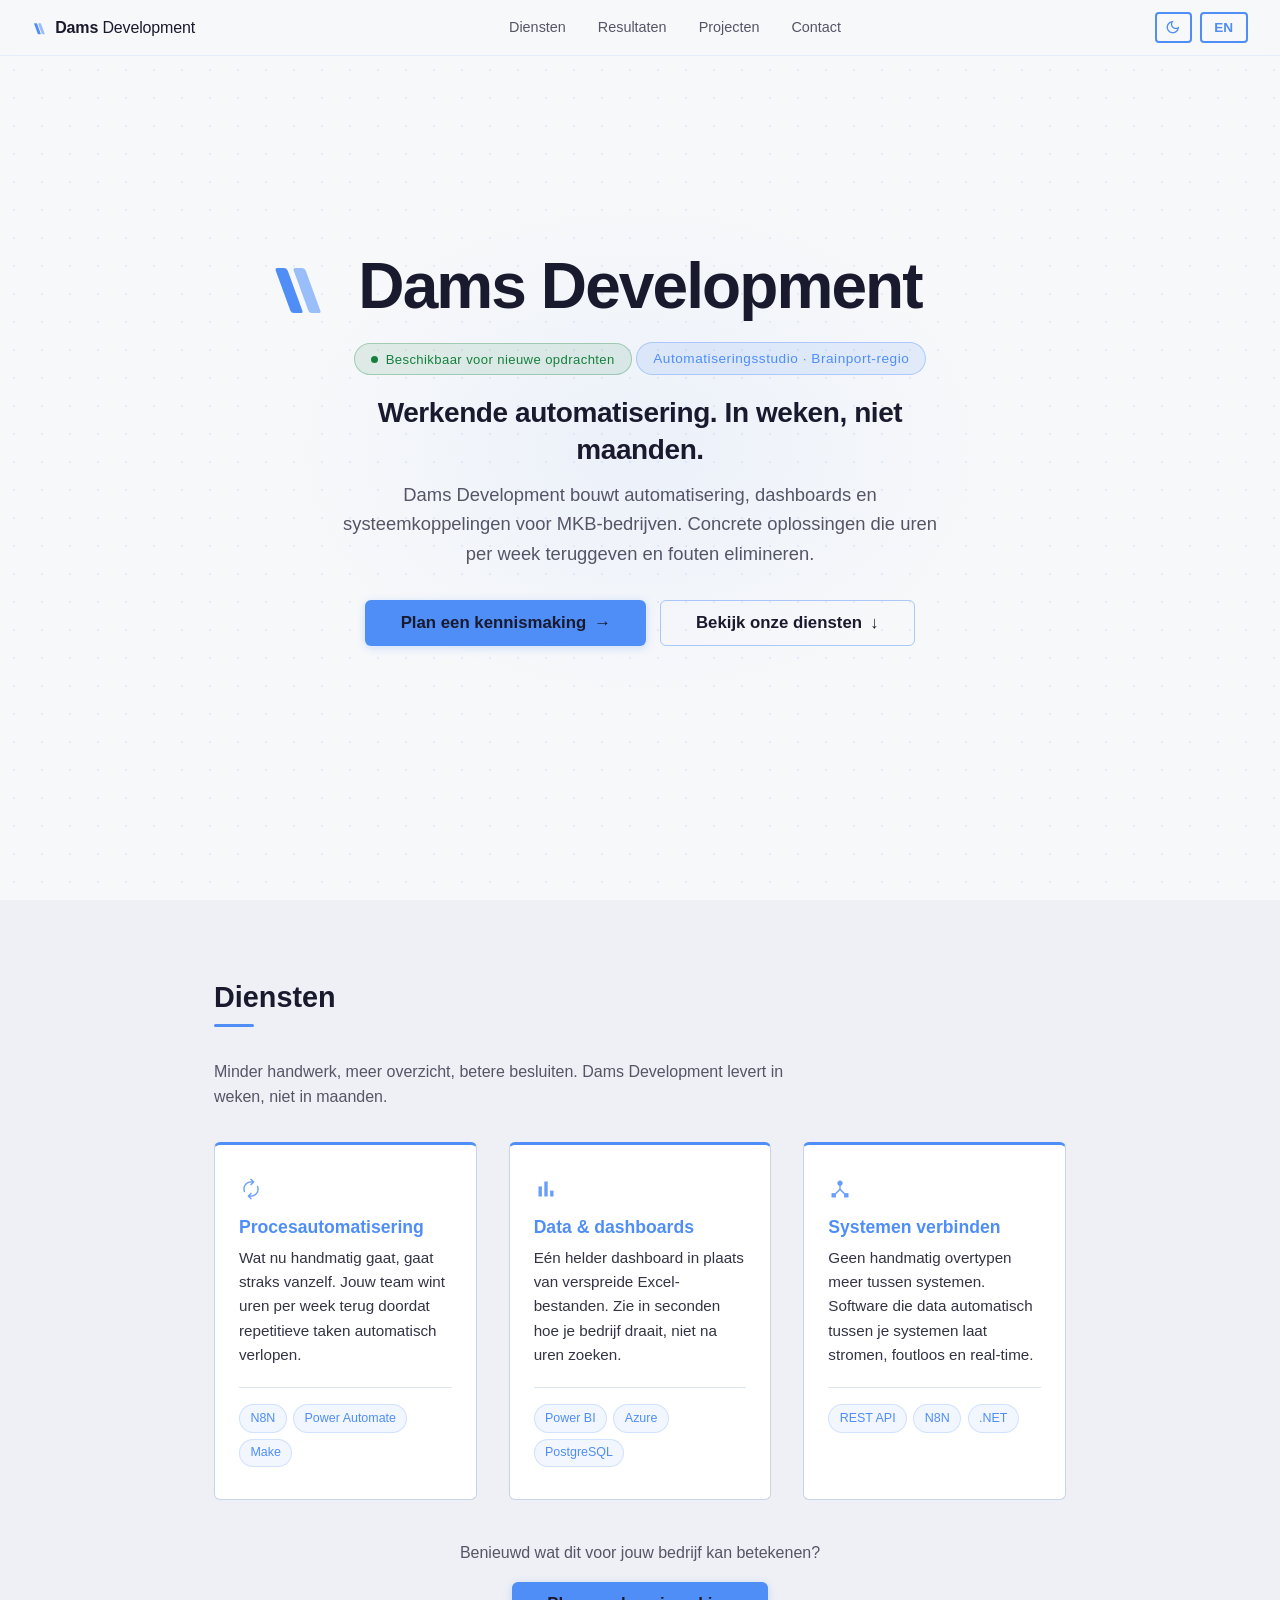
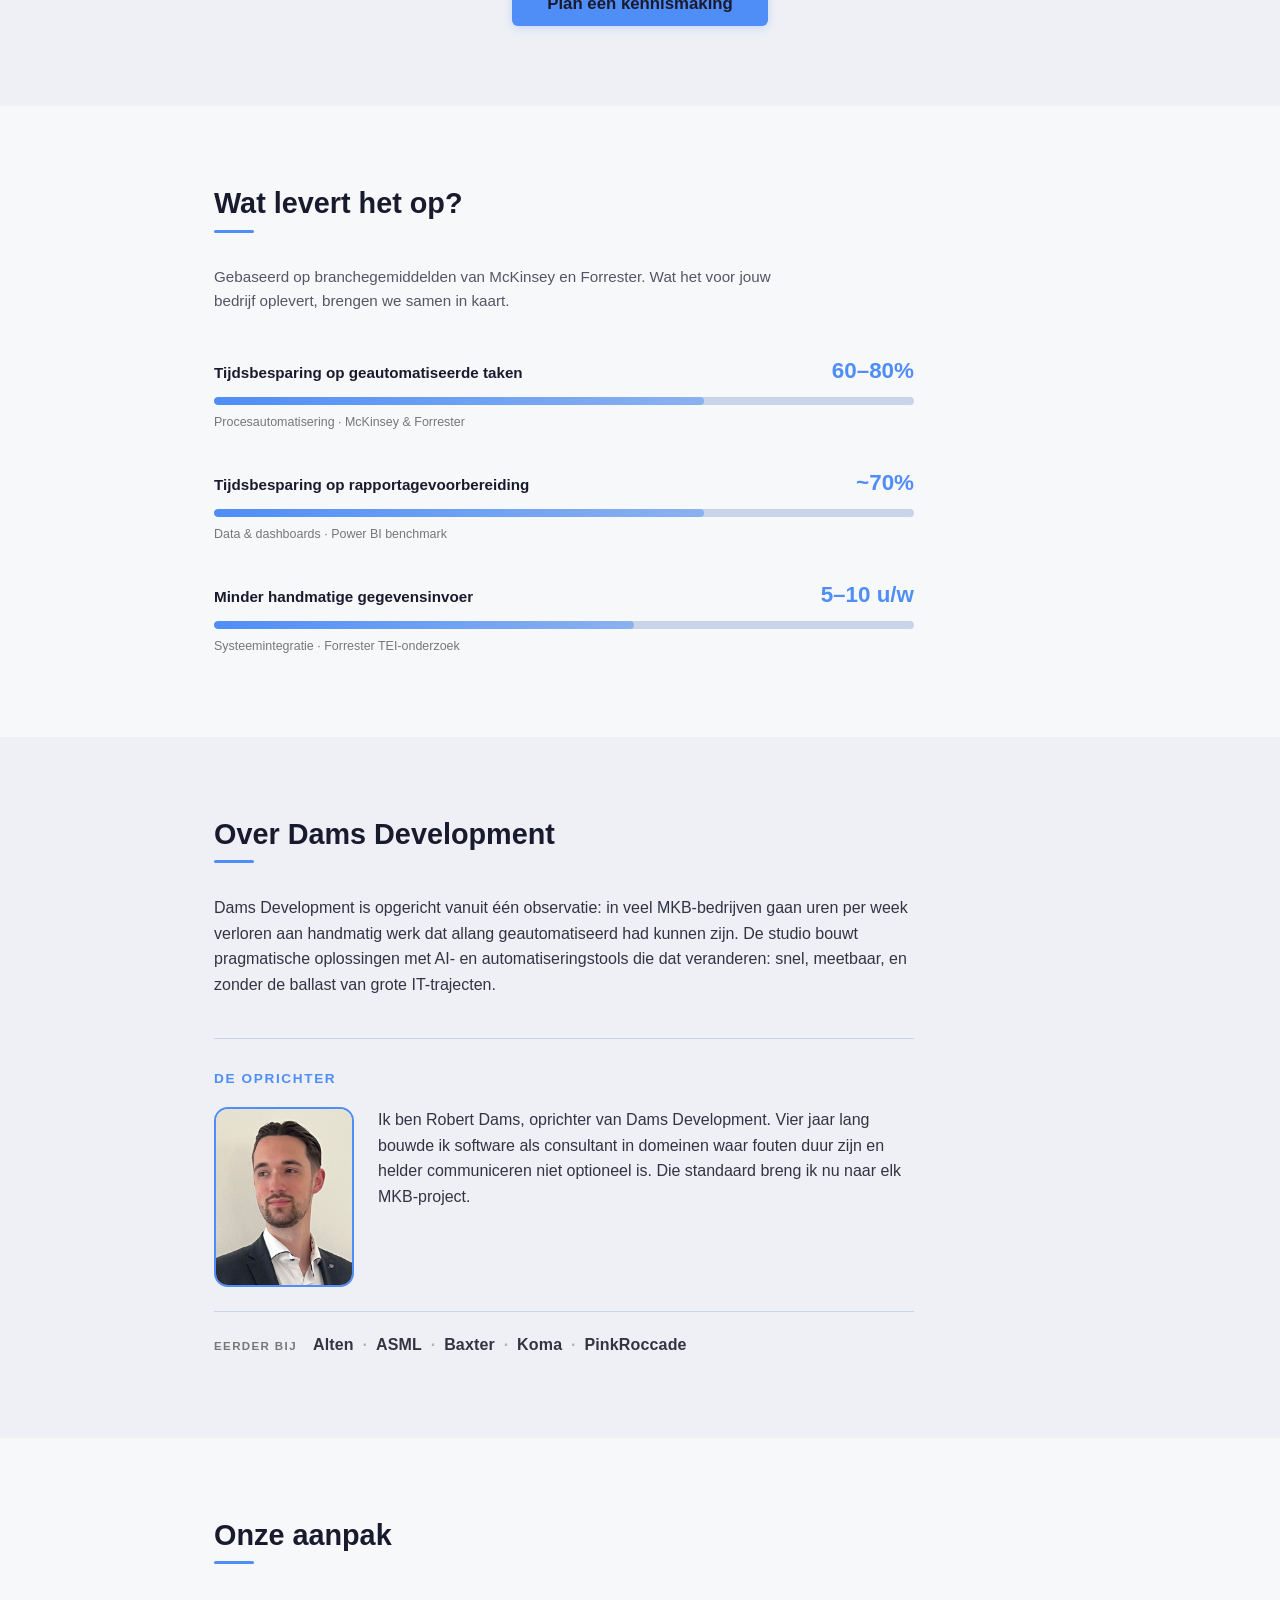
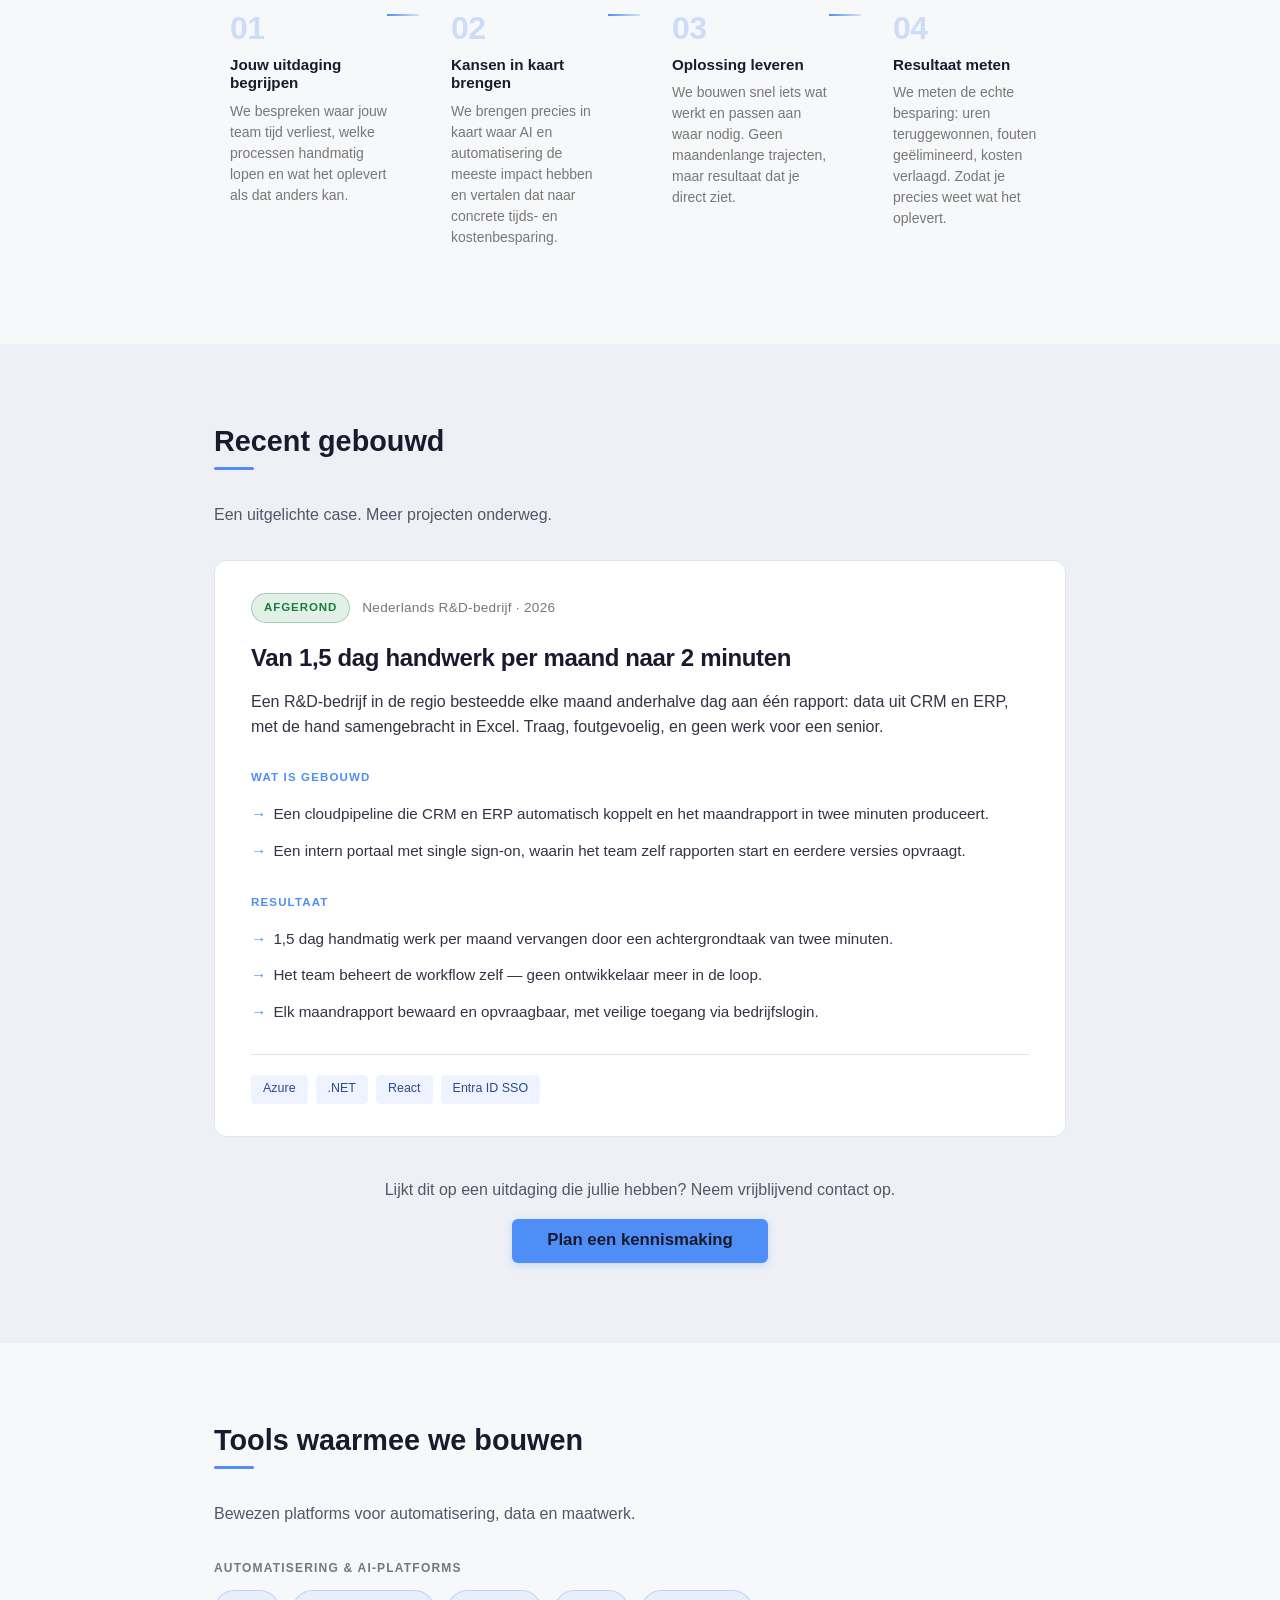
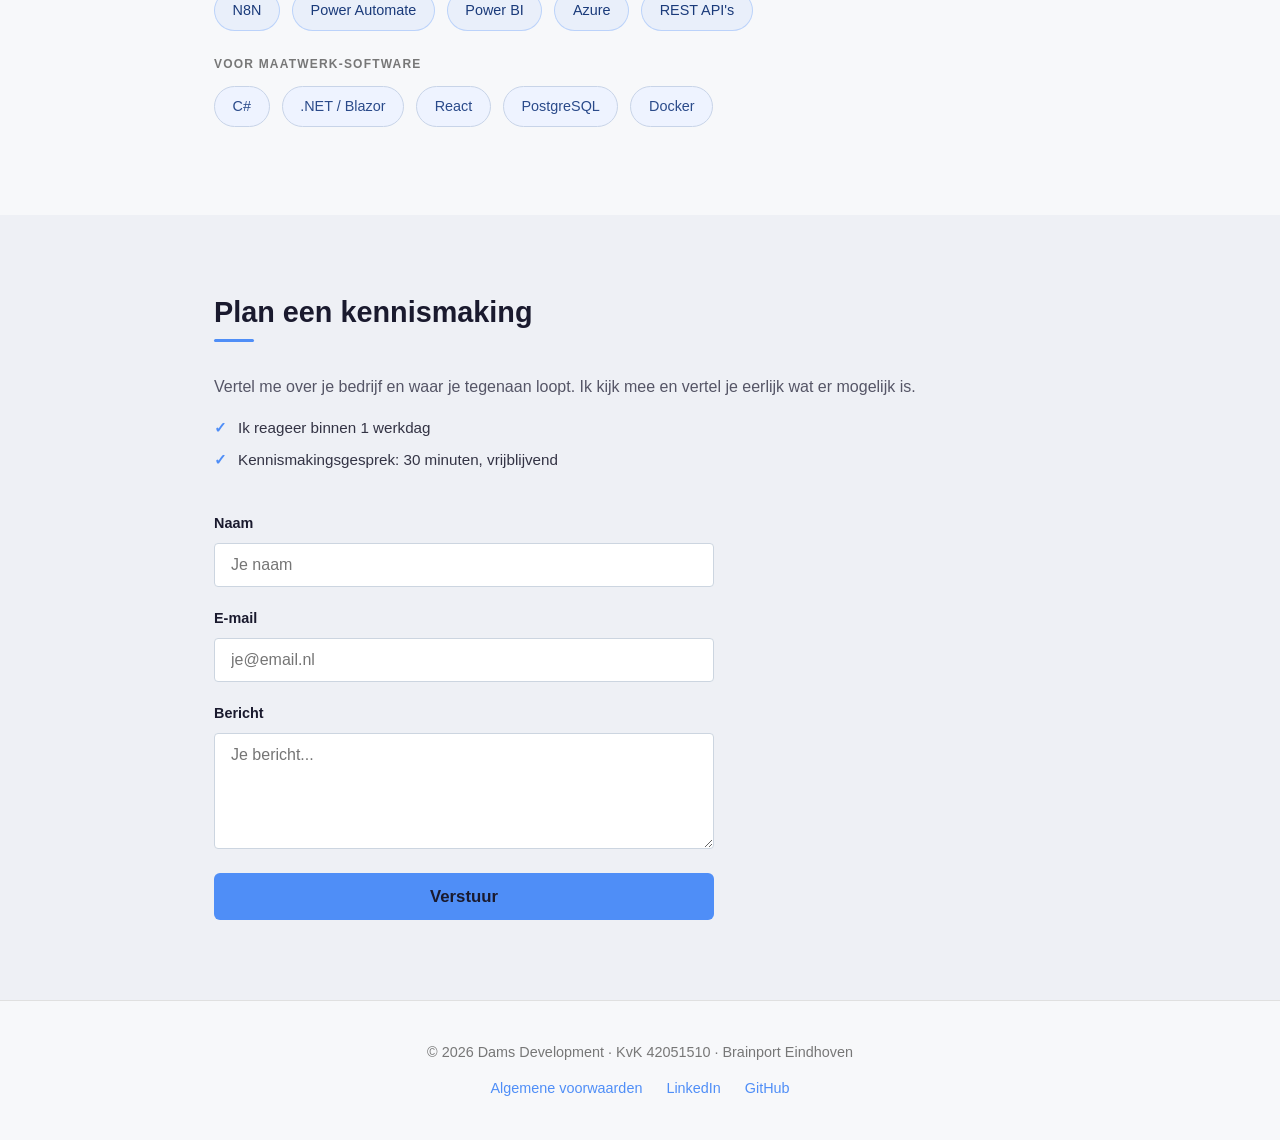
==== commit f672ffd8: "Replace Track record with Projects section + add Terms page - Swap employer Track record list for a " ====
--- a/index.html
+++ b/index.html
@@ -87,7 +87,7 @@
         <div class="nav-links" id="navLinks">
             <a href="#services" data-nl="Diensten" data-en="Services"></a>
             <a href="#results" data-nl="Resultaten" data-en="Results"></a>
-            <a href="#experience" data-nl="Track record" data-en="Track record"></a>
+            <a href="#projects" data-nl="Projecten" data-en="Projects"></a>
             <a href="#contact" data-nl="Contact" data-en="Contact"></a>
         </div>
         <div class="nav-controls">
@@ -122,28 +122,16 @@
             <p class="tagline"
                data-nl="Dams Development bouwt automatisering, dashboards en systeemkoppelingen voor MKB-bedrijven. Concrete oplossingen die uren per week teruggeven en fouten elimineren."
                data-en="Dams Development builds automation, dashboards, and system integrations for SMEs. Concrete solutions that give back hours every week and eliminate errors."></p>
-            <a href="#contact" class="cta-button"
-               data-nl="Plan een kennismaking"
-               data-en="Book a call"></a>
+            <div class="hero-cta-row">
+                <a href="#contact" class="cta-button cta-button--primary"
+                   data-nl="Plan een kennismaking"
+                   data-en="Book a call"></a>
+                <a href="#services" class="cta-button cta-button--secondary"
+                   data-nl="Bekijk onze diensten"
+                   data-en="See our services"></a>
+            </div>
         </div>
     </header>
-
-    <!-- ===== ABOUT ===== -->
-    <section class="about" id="about">
-        <h2 class="reveal" data-nl="Over Dams Development" data-en="About Dams Development"></h2>
-        <p class="reveal" style="transition-delay: 0.1s"
-           data-nl="Dams Development is opgericht vanuit één observatie: in veel MKB-bedrijven gaan uren per week verloren aan handmatig werk dat allang geautomatiseerd had kunnen zijn. De studio bouwt pragmatische oplossingen met AI- en automatiseringstools die dat veranderen: snel, meetbaar, en zonder de ballast van grote IT-trajecten."
-           data-en="Dams Development was founded on one observation: in many SMEs, hours every week disappear into manual work that could have been automated long ago. The studio builds practical solutions using AI and automation tools that change that. Fast to deliver, measurable in impact, without the overhead of a large IT project."></p>
-
-        <div class="about-founder reveal" style="transition-delay: 0.2s">
-            <h3 class="about-subheading" data-nl="De oprichter" data-en="The founder"></h3>
-            <div class="about-founder-body">
-                <img src="assets/photo.jpg" alt="Robert Dams" class="about-founder-photo">
-                <p data-nl="Ik ben Robert Dams, oprichter van Dams Development. Vier jaar lang bouwde ik als consultant software voor ASML, Baxter, PinkRoccade en Koma, in domeinen waar fouten duur zijn en helder communiceren niet optioneel is. Die ervaring zet ik nu in voor MKB-bedrijven in de Brainport-regio."
-                   data-en="I'm Robert Dams, founder of Dams Development. For four years I built software as a consultant for ASML, Baxter, PinkRoccade, and Koma, in domains where mistakes are expensive and clear communication isn't optional. That's the standard I bring to every project now."></p>
-            </div>
-        </div>
-    </section>
 
     <!-- ===== SERVICES ===== -->
     <section class="services bg-alt" id="services">
@@ -272,6 +260,29 @@
     </section>
     ===== END CASE STUDIES SCAFFOLD ===== -->
 
+    <!-- ===== ABOUT ===== -->
+    <section class="about bg-alt" id="about">
+        <h2 class="reveal" data-nl="Over Dams Development" data-en="About Dams Development"></h2>
+        <p class="reveal" style="transition-delay: 0.1s"
+           data-nl="Dams Development is opgericht vanuit één observatie: in veel MKB-bedrijven gaan uren per week verloren aan handmatig werk dat allang geautomatiseerd had kunnen zijn. De studio bouwt pragmatische oplossingen met AI- en automatiseringstools die dat veranderen: snel, meetbaar, en zonder de ballast van grote IT-trajecten."
+           data-en="Dams Development was founded on one observation: in many SMEs, hours every week disappear into manual work that could have been automated long ago. The studio builds practical solutions using AI and automation tools that change that. Fast to deliver, measurable in impact, without the overhead of a large IT project."></p>
+
+        <div class="about-founder reveal" style="transition-delay: 0.2s">
+            <h3 class="about-subheading" data-nl="De oprichter" data-en="The founder"></h3>
+            <div class="about-founder-body">
+                <img src="assets/photo.jpg" alt="Robert Dams" class="about-founder-photo">
+                <p data-nl="Ik ben Robert Dams, oprichter van Dams Development. Vier jaar lang bouwde ik software als consultant in domeinen waar fouten duur zijn en helder communiceren niet optioneel is. Die standaard breng ik nu naar elk MKB-project."
+                   data-en="I'm Robert Dams, founder of Dams Development. For four years I built software as a consultant in domains where mistakes are expensive and clear communication isn't optional. That's the standard I bring to every project now."></p>
+            </div>
+            <div class="about-employers">
+                <span class="about-employers-label" data-nl="Eerder bij" data-en="Previously at"></span>
+                <span class="about-employers-list">
+                    Alten<span class="sep" aria-hidden="true">&middot;</span>ASML<span class="sep" aria-hidden="true">&middot;</span>Baxter<span class="sep" aria-hidden="true">&middot;</span>Koma<span class="sep" aria-hidden="true">&middot;</span>PinkRoccade
+                </span>
+            </div>
+        </div>
+    </section>
+
     <!-- ===== HOW I WORK ===== -->
     <section class="how-i-work" id="how-i-work">
         <h2 class="reveal" data-nl="Onze aanpak" data-en="Our approach"></h2>
@@ -303,68 +314,64 @@
         </div>
     </section>
 
-    <!-- ===== EXPERIENCE / TRACK RECORD ===== -->
-    <section class="experience bg-alt" id="experience">
-        <h2 class="reveal" data-nl="Bewezen track record" data-en="Proven track record"></h2>
+    <!-- ===== PROJECTS / RECENT WORK ===== -->
+    <section class="projects bg-alt" id="projects">
+        <h2 class="reveal" data-nl="Recent gebouwd" data-en="Recent work"></h2>
         <p class="services-intro reveal" style="transition-delay: 0.1s"
-           data-nl="De ervaring achter Dams Development komt uit veeleisende domeinen: gemeenten, medische apparatuur, hightech productie en halfgeleiders."
-           data-en="The experience behind Dams Development comes from demanding domains: government, medical equipment, high-tech manufacturing, and semiconductors."></p>
-        <div class="exp-list">
-            <div class="exp-card reveal from-left" style="transition-delay: 0s">
-                <div class="exp-meta">
-                    <span class="exp-company">PinkRoccade</span>
-                    <span class="exp-period" data-nl="02/2024 – heden" data-en="02/2024 – present"></span>
-                </div>
-                <p class="exp-role"
-                   data-nl="Software Engineer &amp; Scrum Master"
-                   data-en="Software Engineer &amp; Scrum Master"></p>
-                <p class="exp-desc"
-                   data-nl="Bouwde een digitaal platform waarmee tientallen Nederlandse gemeenten hun sociale dienstverlening sneller en betrouwbaarder afhandelen."
-                   data-en="Built a digital platform that helps dozens of Dutch municipalities process social services faster and more reliably."></p>
-                <a class="exp-link" href="experience/pinkroccade.html" data-nl="Lees meer →" data-en="Read more →"></a>
-            </div>
-            <div class="exp-card reveal from-left" style="transition-delay: 0.1s">
-                <div class="exp-meta">
-                    <span class="exp-company">Baxter</span>
-                    <span class="exp-period">05/2023 – 02/2024</span>
-                </div>
-                <p class="exp-role"
-                   data-nl="Consultant Software Engineer"
-                   data-en="Consultant Software Engineer"></p>
-                <p class="exp-desc"
-                   data-nl="Verving 20 losse softwaresystemen door 2 centrale componenten. Dat betekent drastisch minder onderhoud en fouten in de productie van medische apparatuur."
-                   data-en="Replaced 20 separate software systems with 2 central components. That means drastically less maintenance and fewer errors in medical equipment production."></p>
-                <a class="exp-link" href="experience/baxter.html" data-nl="Lees meer →" data-en="Read more →"></a>
-            </div>
-            <div class="exp-card reveal from-left" style="transition-delay: 0.2s">
-                <div class="exp-meta">
-                    <span class="exp-company">Koma</span>
-                    <span class="exp-period">09/2022 – 05/2023</span>
-                </div>
-                <p class="exp-role"
-                   data-nl="Consultant Software Engineer"
-                   data-en="Consultant Software Engineer"></p>
-                <p class="exp-desc"
-                   data-nl="Beveiligingsrisico's weggenomen en systeemprestaties verbeterd voor industriële koeltechniekbesturing, met hogere uptime en minder stilstand."
-                   data-en="Eliminated security risks and improved system performance for industrial refrigeration control, with higher uptime and less downtime."></p>
-                <a class="exp-link" href="experience/koma.html" data-nl="Lees meer →" data-en="Read more →"></a>
-            </div>
-            <div class="exp-card reveal from-left" style="transition-delay: 0.3s">
-                <div class="exp-meta">
-                    <span class="exp-company">ASML</span>
-                    <span class="exp-period">08/2020 – 02/2021</span>
-                </div>
-                <p class="exp-role"
-                   data-nl="Stagiair Software Engineer"
-                   data-en="Intern Software Engineer"></p>
-                <p class="exp-desc"
-                   data-nl="Ontwikkelde een tool die het toevoegen van nieuwe meetgegevens automatiseerde. Wat voorheen dagen duurde, duurde nu minuten."
-                   data-en="Developed a tool that automated adding new measurement data. What previously took days now took minutes."></p>
-                <a class="exp-link" href="experience/asml.html" data-nl="Lees meer →" data-en="Read more →"></a>
-            </div>
-        </div>
-        <div class="section-cta reveal" style="transition-delay: 0.4s">
-            <p data-nl="Wil je weten of we bij jouw vraagstuk passen? Neem vrijblijvend contact op." data-en="Want to know if we're the right fit for your situation? Get in touch, no commitment needed."></p>
+           data-nl="Een uitgelichte case. Meer projecten onderweg."
+           data-en="A featured case. More work shipping soon."></p>
+
+        <div class="projects-list">
+            <article class="project-card reveal" style="transition-delay: 0.15s">
+                <div class="project-meta">
+                    <span class="project-status" data-nl="Afgerond" data-en="Completed"></span>
+                    <span class="project-context"
+                          data-nl="Nederlands R&amp;D-bedrijf &middot; 2026"
+                          data-en="Dutch R&amp;D firm &middot; 2026"></span>
+                </div>
+
+                <h3 class="project-headline"
+                    data-nl="Van 1,5 dag handwerk per maand naar 2 minuten"
+                    data-en="From 1.5 days of manual work to 2 minutes"></h3>
+
+                <p class="project-summary"
+                   data-nl="Een R&amp;D-bedrijf in de regio besteedde elke maand anderhalve dag aan één rapport: data uit CRM en ERP, met de hand samengebracht in Excel. Traag, foutgevoelig, en geen werk voor een senior."
+                   data-en="An R&amp;D firm in the region spent a day and a half each month on a single report: data from CRM and ERP, copy-pasted by hand into Excel. Slow, error-prone, and not work for a senior."></p>
+
+                <div class="project-block">
+                    <p class="project-block-label" data-nl="Wat is gebouwd" data-en="What was built"></p>
+                    <ul>
+                        <li data-nl="Een cloudpipeline die CRM en ERP automatisch koppelt en het maandrapport in twee minuten produceert."
+                            data-en="A cloud pipeline that connects CRM and ERP and produces the monthly report in two minutes."></li>
+                        <li data-nl="Een intern portaal met single sign-on, waarin het team zelf rapporten start en eerdere versies opvraagt."
+                            data-en="An internal portal with single sign-on where the team runs reports themselves and retrieves previous versions."></li>
+                    </ul>
+                </div>
+
+                <div class="project-block">
+                    <p class="project-block-label" data-nl="Resultaat" data-en="Outcome"></p>
+                    <ul>
+                        <li data-nl="1,5 dag handmatig werk per maand vervangen door een achtergrondtaak van twee minuten."
+                            data-en="1.5 days of manual work each month replaced by a two-minute background task."></li>
+                        <li data-nl="Het team beheert de workflow zelf &mdash; geen ontwikkelaar meer in de loop."
+                            data-en="The team owns the workflow themselves &mdash; no developer in the loop."></li>
+                        <li data-nl="Elk maandrapport bewaard en opvraagbaar, met veilige toegang via bedrijfslogin."
+                            data-en="Every monthly report archived and retrievable, with secure access via corporate sign-on."></li>
+                    </ul>
+                </div>
+
+                <div class="project-stack">
+                    <span>Azure</span>
+                    <span>.NET</span>
+                    <span>React</span>
+                    <span>Entra ID SSO</span>
+                </div>
+            </article>
+        </div>
+
+        <div class="section-cta reveal" style="transition-delay: 0.3s">
+            <p data-nl="Lijkt dit op een uitdaging die jullie hebben? Neem vrijblijvend contact op."
+               data-en="Sound like a challenge you're facing? Get in touch, no commitment needed."></p>
             <a href="#contact" class="cta-button" data-nl="Plan een kennismaking" data-en="Book a call"></a>
         </div>
     </section>
@@ -429,8 +436,9 @@
 
     <!-- ===== FOOTER ===== -->
     <footer class="footer">
-        <p>&copy; 2026 Dams Development &middot; Brainport Eindhoven</p>
+        <p>&copy; 2026 Dams Development &middot; KvK 42051510 &middot; Brainport Eindhoven</p>
         <div class="footer-links">
+            <a href="algemene-voorwaarden.html" data-nl="Algemene voorwaarden" data-en="Terms &amp; conditions"></a>
             <a href="https://www.linkedin.com/in/robert-dams/" target="_blank" rel="noopener">LinkedIn</a>
             <a href="https://github.com/Robert8034" target="_blank" rel="noopener">GitHub</a>
         </div>
--- a/assets/style.css
+++ b/assets/style.css
@@ -205,6 +205,12 @@
     color: var(--accent);
 }
 
+/* Optical-center fix — caps-text visual center sits below geometric center,
+   so nudge the chevron mark down to match (mirrors the hero treatment). */
+.nav-logo .wordmark-mark {
+    transform: translateY(8%);
+}
+
 /* Wordmark — chevron mark + "Dams Development" text.
    Reusable: applied to nav and footer brand. */
 .wordmark {
@@ -345,7 +351,11 @@
     position: relative;
     max-width: 100%;
     margin: 0;
-    padding: 10rem 1.5rem 6rem;
+    min-height: 100vh;
+    display: flex;
+    align-items: center;
+    justify-content: center;
+    padding: 6rem 1.5rem;
     text-align: center;
     background-color: var(--bg);
     background-image: radial-gradient(circle, rgba(var(--accent-rgb), 0.12) 1px, transparent 1px);
@@ -369,7 +379,7 @@
 .hero-content {
     position: relative;
     z-index: 1;
-    max-width: 700px;
+    max-width: 820px;
     margin: 0 auto;
     text-align: center;
     animation: heroFadeIn 0.7s ease forwards;
@@ -381,14 +391,30 @@
 }
 
 .hero-brand {
-    display: flex;
-    justify-content: center;
+    text-align: center;
     margin-bottom: 1.5rem;
 }
 
+/* Wordmark in the hero — bigger, never wraps. The chevron is positioned absolutely
+   to the left of the text so it does NOT push the text off-center; the text itself
+   is what gets centered in the viewport. */
 .wordmark--display {
-    font-size: 2.25rem;
-    letter-spacing: -0.025em;
+    display: inline-block;
+    position: relative;
+    font-size: 4rem;
+    letter-spacing: -0.03em;
+    white-space: nowrap;
+    line-height: 1;
+}
+
+.wordmark--display .wordmark-mark {
+    position: absolute;
+    right: 100%;
+    margin-right: 0.4em;
+    top: 50%;
+    transform: translateY(-42%);
+    width: 1em;
+    height: 1em;
 }
 
 .wordmark--display .wordmark-name {
@@ -443,8 +469,25 @@
     margin: 0.75rem auto 2rem;
 }
 
+.hero h1 {
+    font-size: 1.75rem;
+    letter-spacing: -0.015em;
+    line-height: 1.3;
+    max-width: 640px;
+    margin: 0 auto;
+}
+
+.hero-cta-row {
+    display: flex;
+    gap: 0.85rem;
+    flex-wrap: wrap;
+    justify-content: center;
+}
+
 .cta-button {
-    display: inline-block;
+    display: inline-flex;
+    align-items: center;
+    gap: 0.5rem;
     padding: 0.85rem 2.2rem;
     background-color: var(--cta);
     color: var(--cta-text);
@@ -452,14 +495,39 @@
     font-size: 1.05rem;
     border-radius: 6px;
     text-decoration: none;
-    transition: background-color 0.2s;
+    transition: background-color 0.2s, border-color 0.2s, color 0.2s;
     box-shadow: 0 2px 8px rgba(var(--accent-rgb), 0.25);
+    line-height: 1;
 }
 
 .cta-button:hover {
     background-color: var(--cta-hover);
     text-decoration: none;
 }
+
+.cta-button--secondary {
+    background-color: transparent;
+    color: var(--text);
+    border: 1.5px solid rgba(var(--accent-rgb), 0.45);
+    box-shadow: none;
+}
+
+.cta-button--secondary:hover {
+    background-color: rgba(var(--accent-rgb), 0.08);
+    border-color: var(--accent);
+}
+
+/* Arrows are pseudo-elements so the data-nl/data-en text-content
+   swap (which only replaces the text node) doesn't wipe them out. */
+.cta-button--primary::after,
+.cta-button--secondary::after {
+    display: inline-block;
+    transition: transform 0.2s;
+}
+.cta-button--primary::after { content: '\2192'; }
+.cta-button--secondary::after { content: '\2193'; }
+.cta-button--primary:hover::after { transform: translateX(3px); }
+.cta-button--secondary:hover::after { transform: translateY(2px); }
 
 /* ============================================
    8. ABOUT
@@ -500,9 +568,9 @@
 }
 
 .about-founder-photo {
-    width: 96px;
-    height: 96px;
-    border-radius: 50%;
+    width: 140px;
+    height: 180px;
+    border-radius: 14px;
     object-fit: cover;
     border: 2px solid var(--accent);
     flex-shrink: 0;
@@ -510,6 +578,39 @@
 
 .about-founder-body p {
     margin-bottom: 0;
+}
+
+/* Employer trust strip — preserves the "shipped at serious companies" signal
+   without putting employer history in competition with client work. */
+.about-employers {
+    margin-top: 1.5rem;
+    padding-top: 1.25rem;
+    border-top: 1px solid var(--border);
+    display: flex;
+    align-items: baseline;
+    gap: 0.5rem 1rem;
+    flex-wrap: wrap;
+}
+
+.about-employers-label {
+    font-size: 0.72rem;
+    text-transform: uppercase;
+    letter-spacing: 0.12em;
+    color: var(--text-dim);
+    font-weight: 700;
+}
+
+.about-employers-list {
+    font-size: 1rem;
+    font-weight: 600;
+    color: var(--text-sub);
+    letter-spacing: 0.01em;
+}
+
+.about-employers-list .sep {
+    margin: 0 0.55rem;
+    opacity: 0.5;
+    color: var(--text-dim);
 }
 
 /* ============================================
@@ -938,6 +1039,126 @@
 .exp-link:hover {
     opacity: 0.75;
     text-decoration: none;
+}
+
+/* ============================================
+   13. PROJECTS / RECENT WORK
+   ============================================ */
+.projects-list {
+    display: flex;
+    flex-direction: column;
+    gap: 2rem;
+}
+
+.project-card {
+    background-color: var(--bg-card);
+    border: 1px solid var(--border-card);
+    border-radius: 12px;
+    padding: 2rem 2.25rem;
+    transition: border-color 0.2s, transform 0.2s, box-shadow 0.2s;
+}
+
+.project-card:hover {
+    border-color: rgba(var(--accent-rgb), 0.4);
+    transform: translateY(-2px);
+    box-shadow: 0 8px 32px rgba(var(--accent-rgb), 0.08);
+}
+
+.project-meta {
+    display: flex;
+    align-items: center;
+    gap: 0.75rem;
+    margin-bottom: 1.25rem;
+    flex-wrap: wrap;
+}
+
+.project-status {
+    display: inline-flex;
+    align-items: center;
+    padding: 0.3rem 0.75rem;
+    background-color: rgba(var(--green-dark-rgb), 0.12);
+    border: 1px solid rgba(var(--green-dark-rgb), 0.3);
+    border-radius: 100px;
+    font-size: 0.72rem;
+    font-weight: 700;
+    color: var(--green);
+    letter-spacing: 0.08em;
+    text-transform: uppercase;
+}
+
+.project-context {
+    font-size: 0.85rem;
+    color: var(--text-dim);
+    letter-spacing: 0.02em;
+}
+
+.project-headline {
+    font-size: 1.5rem;
+    line-height: 1.25;
+    margin-bottom: 1rem;
+    color: var(--text);
+    letter-spacing: -0.015em;
+    font-weight: 700;
+}
+
+.project-summary {
+    font-size: 1rem;
+    color: var(--text-sub);
+    margin-bottom: 1.75rem;
+    line-height: 1.6;
+}
+
+.project-block {
+    margin-bottom: 1.5rem;
+}
+
+.project-block-label {
+    font-size: 0.72rem;
+    text-transform: uppercase;
+    letter-spacing: 0.1em;
+    color: var(--accent);
+    font-weight: 700;
+    margin-bottom: 0.6rem;
+}
+
+.project-block ul {
+    list-style: none;
+    padding: 0;
+    margin: 0;
+}
+
+.project-block li {
+    font-size: 0.95rem;
+    color: var(--text-sub);
+    padding: 0.4rem 0 0.4rem 1.4rem;
+    position: relative;
+    line-height: 1.55;
+}
+
+.project-block li::before {
+    content: '→';
+    position: absolute;
+    left: 0;
+    color: var(--accent);
+    font-weight: 700;
+}
+
+.project-stack {
+    display: flex;
+    flex-wrap: wrap;
+    gap: 0.5rem;
+    padding-top: 1.25rem;
+    border-top: 1px solid var(--border-card);
+}
+
+.project-stack span {
+    display: inline-block;
+    padding: 0.3rem 0.75rem;
+    background-color: var(--bg-skill);
+    color: var(--text-skill);
+    border-radius: 4px;
+    font-size: 0.78rem;
+    font-weight: 500;
 }
 
 /* ============================================
@@ -1057,6 +1278,12 @@
    ============================================ */
 @media (prefers-reduced-motion: reduce) {
     .service-card,
+    .project-card {
+        padding: 1.5rem 1.25rem;
+        border-radius: 10px;
+    }
+    .project-headline { font-size: 1.2rem; }
+
     .exp-card {
         transition: background-color 0.2s ease, box-shadow 0.2s ease;
     }
@@ -1074,13 +1301,24 @@
     .bg-alt {
         padding: 5rem 1.5rem;
     }
+
+    .wordmark--display { font-size: 3.25rem; }
 }
 
 @media (max-width: 768px) {
     h1 { font-size: 2.25rem; }
     h2 { font-size: 1.4rem; }
 
-    .wordmark--display { font-size: 1.5rem; }
+    .wordmark--display { font-size: 2rem; }
+    .hero h1 { font-size: 1.4rem; }
+
+    .hero-cta-row {
+        flex-direction: column;
+        align-items: stretch;
+        max-width: 320px;
+        margin: 0 auto;
+    }
+    .hero-cta-row .cta-button { justify-content: center; }
 
     section {
         padding: 3rem 1.25rem;
@@ -1149,6 +1387,6 @@
     }
 
     .hero {
-        padding: 8rem 1.25rem 4rem;
-    }
-}
+        padding: 5rem 1.25rem;
+    }
+}
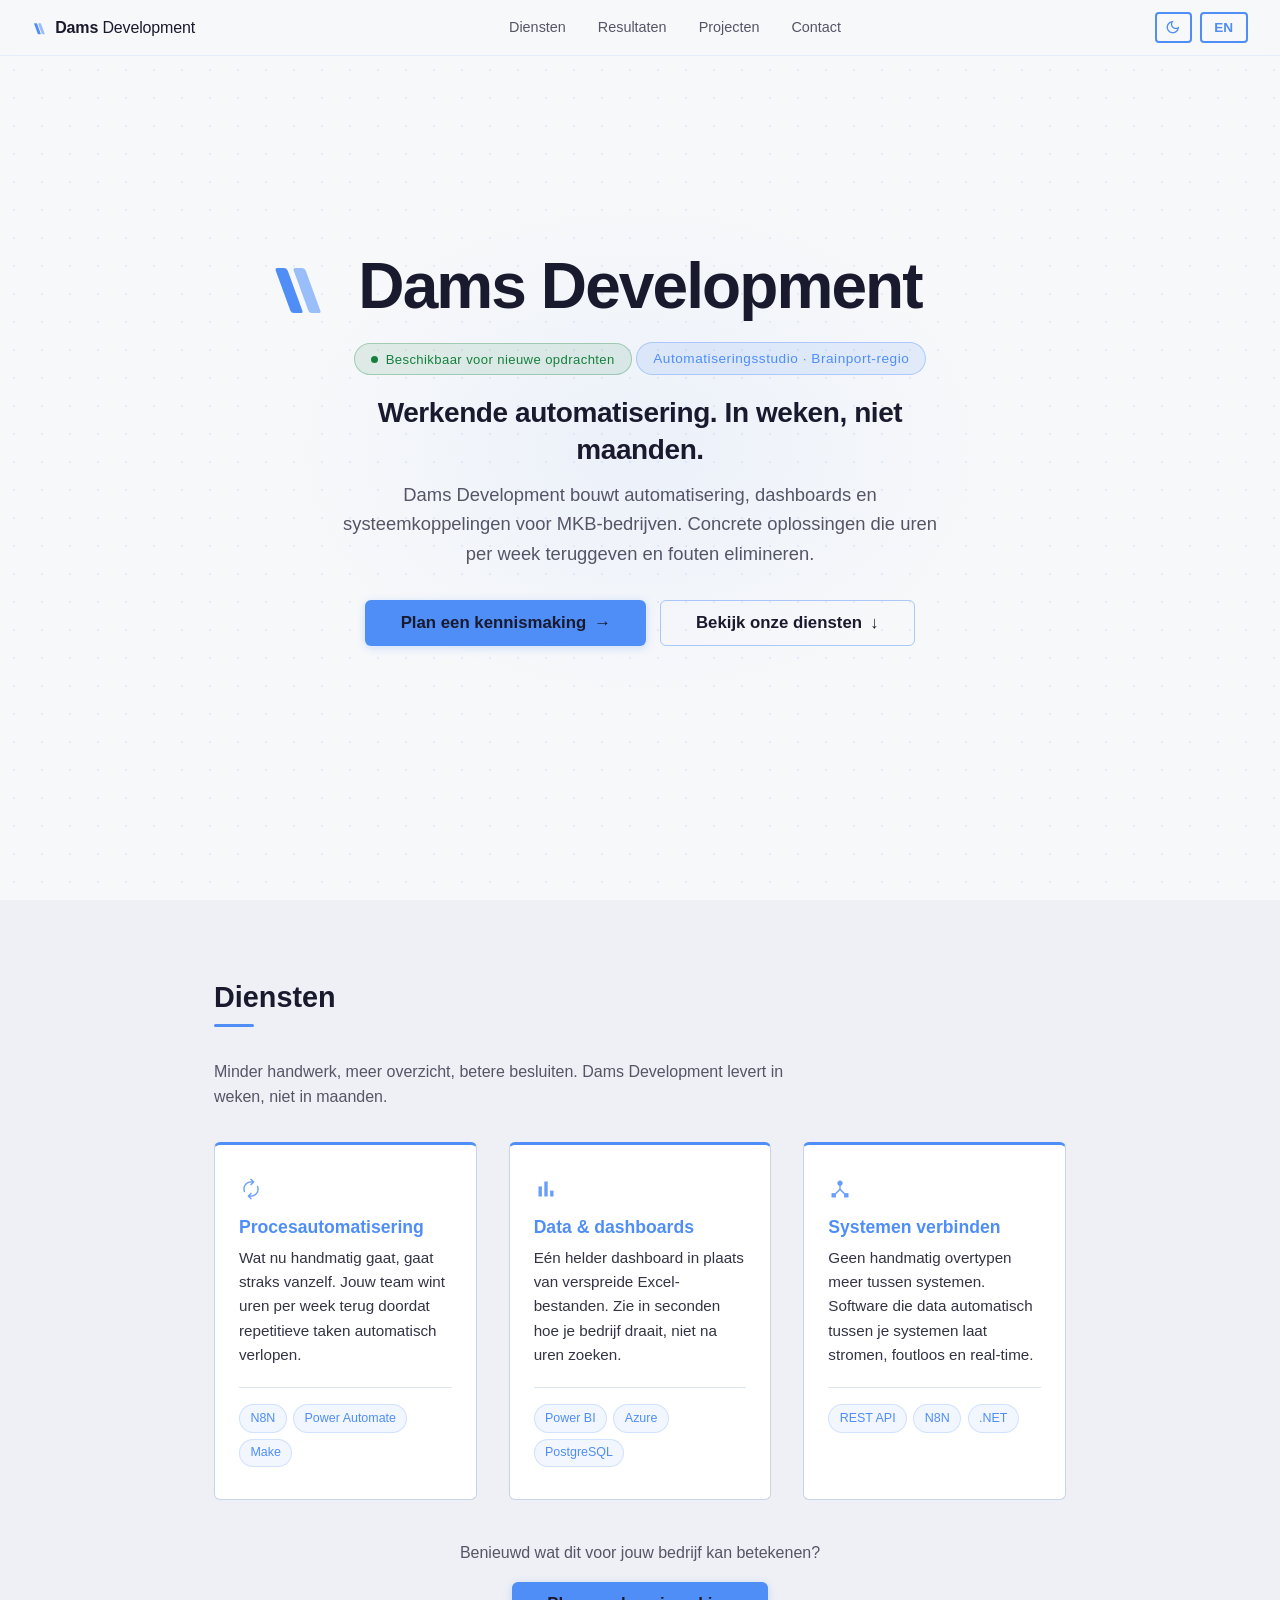
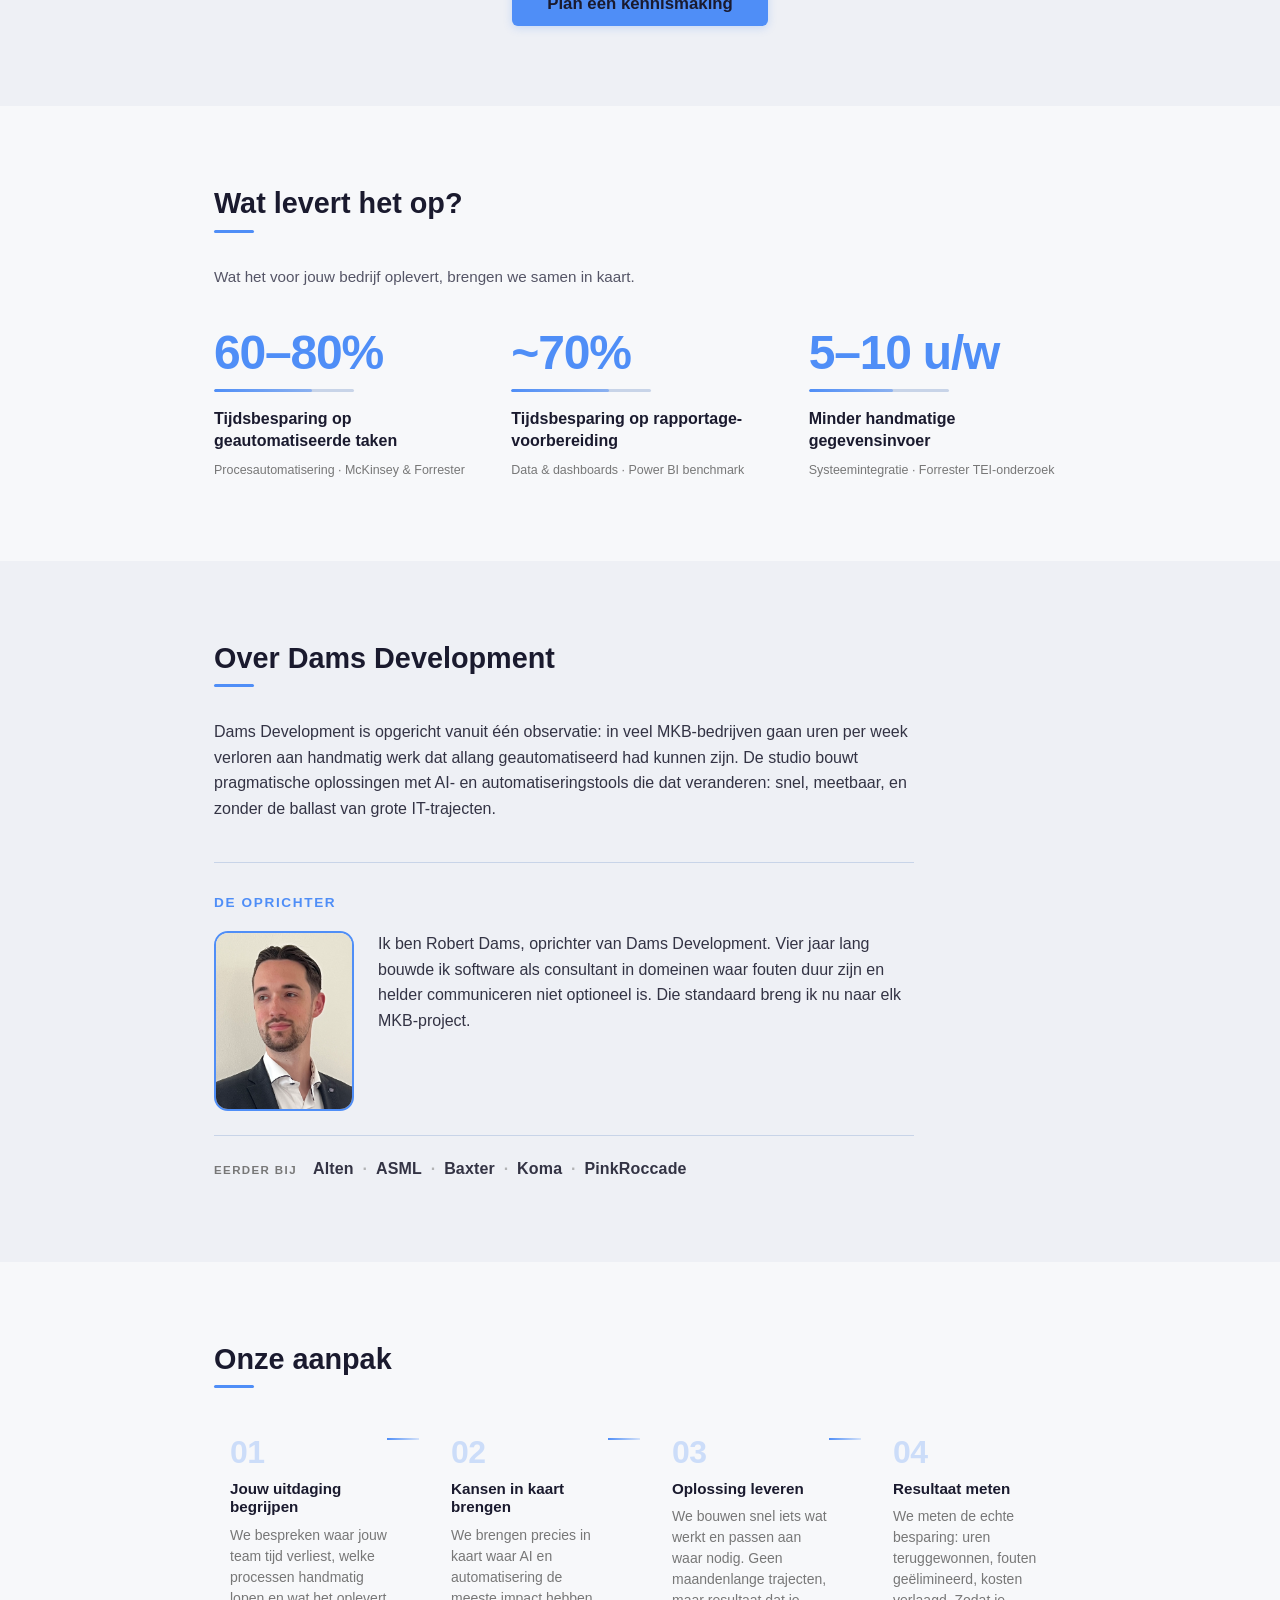
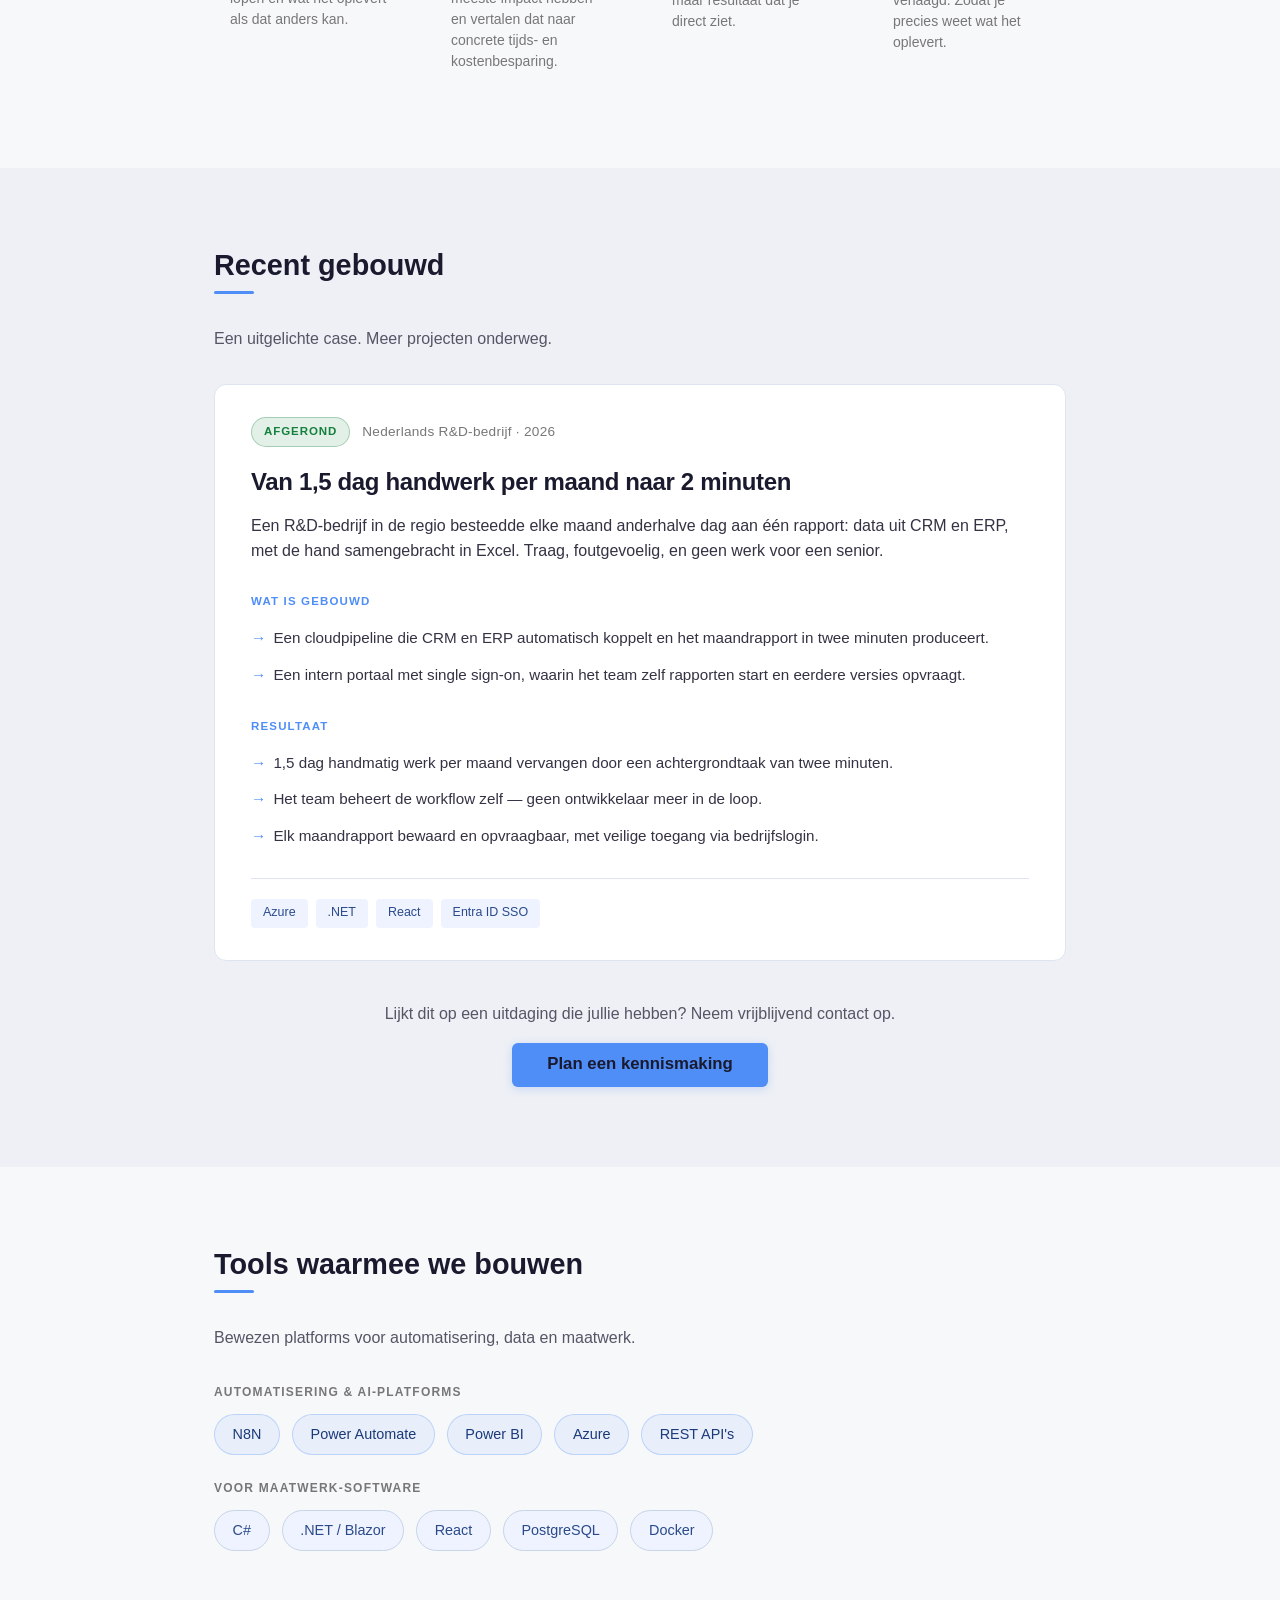
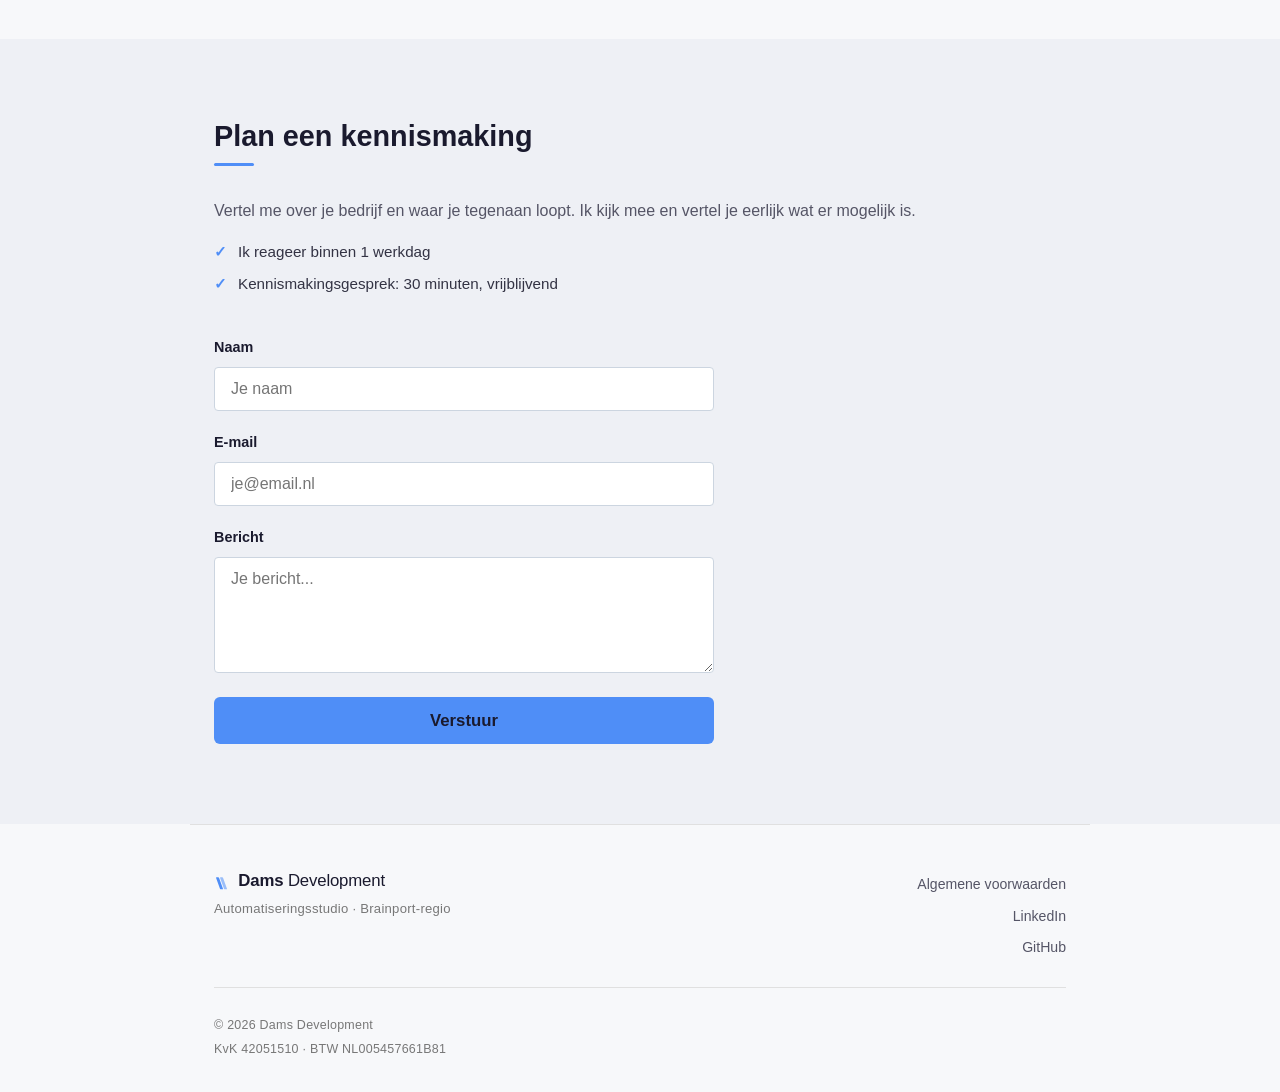
==== commit 03edbb44: "Major landing redesign + business info - Hero: one-line wordmark dominant, smaller slogan, dual CTAs" ====
--- a/index.html
+++ b/index.html
@@ -178,38 +178,32 @@
     <section class="results" id="results">
         <h2 class="reveal" data-nl="Wat levert het op?" data-en="What does it deliver?"></h2>
         <p class="results-intro reveal" style="transition-delay: 0.1s"
-           data-nl="Gebaseerd op branchegemiddelden van McKinsey en Forrester. Wat het voor jouw bedrijf oplevert, brengen we samen in kaart."
-           data-en="Based on industry averages from McKinsey and Forrester. What it delivers for your business, we work out together."></p>
-        <div class="results-grid reveal" style="transition-delay: 0.2s">
-            <div class="result-item">
-                <div class="result-label-row">
-                    <span class="result-label" data-nl="Tijdsbesparing op geautomatiseerde taken" data-en="Time saved on automated tasks"></span>
-                    <span class="result-value">60–80%</span>
-                </div>
+           data-nl="Wat het voor jouw bedrijf oplevert, brengen we samen in kaart."
+           data-en="What it delivers for your business, we work out together."></p>
+        <div class="results-grid">
+            <div class="result-item reveal" style="transition-delay: 0.15s">
+                <span class="result-value">60–80%</span>
                 <div class="result-bar-track">
                     <div class="result-bar" style="--target-pct: 70%"></div>
                 </div>
-                <p class="result-source" data-nl="Procesautomatisering · McKinsey &amp; Forrester" data-en="Process automation · McKinsey &amp; Forrester"></p>
-            </div>
-            <div class="result-item">
-                <div class="result-label-row">
-                    <span class="result-label" data-nl="Tijdsbesparing op rapportage­voorbereiding" data-en="Time saved on report preparation"></span>
-                    <span class="result-value">~70%</span>
-                </div>
+                <p class="result-label" data-nl="Tijdsbesparing op geautomatiseerde taken" data-en="Time saved on automated tasks"></p>
+                <p class="result-source" data-nl="Procesautomatisering &middot; McKinsey &amp; Forrester" data-en="Process automation &middot; McKinsey &amp; Forrester"></p>
+            </div>
+            <div class="result-item reveal" style="transition-delay: 0.25s">
+                <span class="result-value">~70%</span>
                 <div class="result-bar-track">
                     <div class="result-bar" style="--target-pct: 70%"></div>
                 </div>
-                <p class="result-source" data-nl="Data &amp; dashboards · Power BI benchmark" data-en="Data &amp; dashboards · Power BI benchmark"></p>
-            </div>
-            <div class="result-item">
-                <div class="result-label-row">
-                    <span class="result-label" data-nl="Minder handmatige gegevensinvoer" data-en="Reduction in manual data entry"></span>
-                    <span class="result-value" data-nl="5–10 u/w" data-en="5–10 h/w"></span>
-                </div>
+                <p class="result-label" data-nl="Tijdsbesparing op rapportage&shy;voorbereiding" data-en="Time saved on report preparation"></p>
+                <p class="result-source" data-nl="Data &amp; dashboards &middot; Power BI benchmark" data-en="Data &amp; dashboards &middot; Power BI benchmark"></p>
+            </div>
+            <div class="result-item reveal" style="transition-delay: 0.35s">
+                <span class="result-value" data-nl="5–10 u/w" data-en="5–10 h/w"></span>
                 <div class="result-bar-track">
                     <div class="result-bar" style="--target-pct: 60%"></div>
                 </div>
-                <p class="result-source" data-nl="Systeem­integratie · Forrester TEI-onderzoek" data-en="System integration · Forrester TEI research"></p>
+                <p class="result-label" data-nl="Minder handmatige gegevensinvoer" data-en="Reduction in manual data entry"></p>
+                <p class="result-source" data-nl="Systeem&shy;integratie &middot; Forrester TEI-onderzoek" data-en="System integration &middot; Forrester TEI research"></p>
             </div>
         </div>
     </section>
@@ -436,11 +430,25 @@
 
     <!-- ===== FOOTER ===== -->
     <footer class="footer">
-        <p>&copy; 2026 Dams Development &middot; KvK 42051510 &middot; Brainport Eindhoven</p>
-        <div class="footer-links">
-            <a href="algemene-voorwaarden.html" data-nl="Algemene voorwaarden" data-en="Terms &amp; conditions"></a>
-            <a href="https://www.linkedin.com/in/robert-dams/" target="_blank" rel="noopener">LinkedIn</a>
-            <a href="https://github.com/Robert8034" target="_blank" rel="noopener">GitHub</a>
+        <div class="footer-grid">
+            <div class="footer-brand">
+                <span class="wordmark wordmark--footer" aria-label="Dams Development">
+                    <span class="wordmark-mark" aria-hidden="true"></span>
+                    <span class="wordmark-name"><strong>Dams</strong> Development</span>
+                </span>
+                <p class="footer-tagline"
+                   data-nl="Automatiseringsstudio &middot; Brainport-regio"
+                   data-en="Automation studio &middot; Brainport region"></p>
+            </div>
+            <nav class="footer-links">
+                <a href="algemene-voorwaarden.html" data-nl="Algemene voorwaarden" data-en="Terms &amp; conditions"></a>
+                <a href="https://www.linkedin.com/in/robert-dams/" target="_blank" rel="noopener">LinkedIn</a>
+                <a href="https://github.com/Robert8034" target="_blank" rel="noopener">GitHub</a>
+            </nav>
+        </div>
+        <div class="footer-legal">
+            <p>&copy; 2026 Dams Development</p>
+            <p>KvK 42051510 &middot; BTW NL005457661B81</p>
         </div>
     </footer>
 
--- a/assets/style.css
+++ b/assets/style.css
@@ -753,60 +753,61 @@
 }
 
 .results-grid {
+    display: grid;
+    grid-template-columns: repeat(3, 1fr);
+    gap: 2.5rem;
+}
+
+.result-item {
     display: flex;
     flex-direction: column;
-    gap: 2rem;
-    max-width: 700px;
-}
-
-.result-item {
-    display: flex;
-    flex-direction: column;
+    align-items: flex-start;
     gap: 0.5rem;
 }
 
-.result-label-row {
-    display: flex;
-    justify-content: space-between;
-    align-items: baseline;
-    gap: 1rem;
-}
-
-.result-label {
-    font-size: 0.95rem;
-    font-weight: 600;
-    color: var(--text);
-}
-
 .result-value {
-    font-size: 1.4rem;
+    font-size: 3rem;
     font-weight: 800;
     color: var(--accent);
+    letter-spacing: -0.025em;
+    line-height: 1;
     white-space: nowrap;
+    margin-bottom: 0.25rem;
 }
 
 .result-bar-track {
-    height: 8px;
+    width: 100%;
+    max-width: 140px;
+    height: 3px;
     background: var(--border);
-    border-radius: 4px;
+    border-radius: 2px;
     overflow: hidden;
+    margin-bottom: 0.5rem;
 }
 
 .result-bar {
     height: 100%;
     background: linear-gradient(to right, var(--accent), rgba(var(--accent-rgb), 0.5));
-    border-radius: 4px;
+    border-radius: 2px;
     width: 0;
     transition: width 1.3s cubic-bezier(0.4, 0, 0.2, 1);
 }
 
 .result-bar.animated {
     width: var(--target-pct);
+}
+
+.result-label {
+    font-size: 1rem;
+    font-weight: 600;
+    color: var(--text);
+    line-height: 1.4;
 }
 
 .result-source {
     font-size: 0.78rem;
     color: var(--text-dim);
+    margin-top: auto;
 }
 
 
@@ -1259,18 +1260,93 @@
    15. FOOTER
    ============================================ */
 .footer {
-    text-align: center;
-    padding: 2.5rem 1.5rem;
+    padding: 3rem 1.5rem 2rem;
     border-top: 1px solid var(--border-footer);
     font-size: 0.9rem;
     color: var(--text-dim);
+    max-width: 900px;
+    margin: 0 auto;
+}
+
+/* Structured two-zone layout (used by index footer).
+   Old single-line footers without .footer-grid still center
+   their content via the base .footer rules + .footer-links. */
+.footer-grid {
+    display: flex;
+    justify-content: space-between;
+    align-items: flex-start;
+    gap: 2rem;
+    margin-bottom: 1.75rem;
+    padding-bottom: 1.75rem;
+    border-bottom: 1px solid var(--border-footer);
+}
+
+.footer-brand {
+    display: flex;
+    flex-direction: column;
+    gap: 0.5rem;
+}
+
+.wordmark--footer {
+    font-size: 1.05rem;
+    color: var(--text);
+}
+
+.footer-tagline {
+    font-size: 0.82rem;
+    color: var(--text-dim);
+    letter-spacing: 0.02em;
+    margin: 0;
 }
 
 .footer-links {
     display: flex;
-    justify-content: center;
-    gap: 1.5rem;
-    margin-top: 0.75rem;
+    flex-direction: column;
+    align-items: flex-end;
+    gap: 0.55rem;
+}
+
+.footer-links a {
+    font-size: 0.88rem;
+    color: var(--text-muted);
+    text-decoration: none;
+    transition: color 0.2s;
+}
+
+.footer-links a:hover {
+    color: var(--accent);
+    text-decoration: none;
+}
+
+.footer-legal {
+    display: flex;
+    flex-direction: column;
+    gap: 0.25rem;
+}
+
+.footer-legal p {
+    margin: 0;
+    font-size: 0.78rem;
+    color: var(--text-dim);
+    letter-spacing: 0.02em;
+}
+
+/* Optical-center fix for the small footer wordmark — same nudge as the nav */
+.footer .wordmark-mark {
+    transform: translateY(8%);
+}
+
+@media (max-width: 768px) {
+    .footer-grid {
+        flex-direction: column;
+        gap: 1.5rem;
+    }
+    .footer-links {
+        flex-direction: row;
+        flex-wrap: wrap;
+        align-items: flex-start;
+        gap: 1.25rem;
+    }
 }
 
 /* ============================================
@@ -1283,6 +1359,13 @@
         border-radius: 10px;
     }
     .project-headline { font-size: 1.2rem; }
+
+    .results-grid {
+        grid-template-columns: 1fr;
+        gap: 2rem;
+    }
+    .result-value { font-size: 2.5rem; }
+    .result-bar-track { max-width: 120px; }
 
     .exp-card {
         transition: background-color 0.2s ease, box-shadow 0.2s ease;
